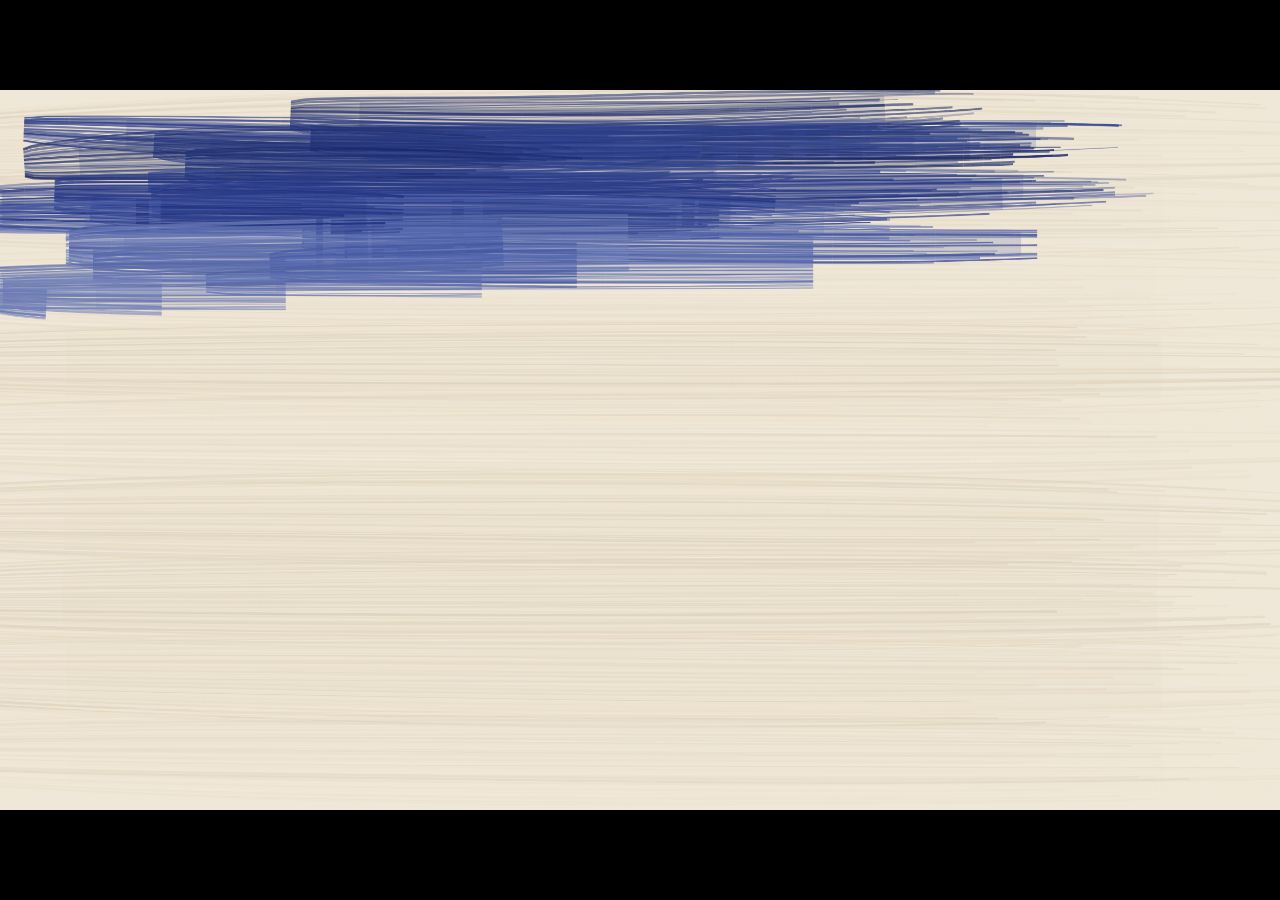
==== ai-painting-review/index.html @ a3aacce6 "Rebuild presentation as a black-and-white morphing experience with audience challenge Paintings beco" ====
<!doctype html>
<html lang="en">
<head>
<meta charset="utf-8">
<meta name="viewport" content="width=device-width, initial-scale=1">
<title>Would You Still Call It Art?</title>
<meta name="description" content="Mahmoud Hafez — State of the Field: viewers' responses to AI-generated digital painting, and the separate questions of art status and artist status.">
<style>
@font-face{font-family:'Archivo';font-style:normal;font-weight:100 900;font-stretch:62% 125%;font-display:block;src:url([data-uri]) format('woff2');unicode-range:U+0000-00FF,U+0131,U+0152-0153,U+02BB-02BC,U+02C6,U+02DA,U+02DC,U+0304,U+0308,U+0329,U+2000-206F,U+20AC,U+2122,U+2191,U+2193,U+2212,U+2215,U+FEFF,U+FFFD;}
@font-face{font-family:'Archivo';font-style:normal;font-weight:100 900;font-stretch:62% 125%;font-display:block;src:url([data-uri]) format('woff2');unicode-range:U+0100-02BA,U+02BD-02C5,U+02C7-02CC,U+02CE-02D7,U+02DD-02FF,U+1D00-1DBF,U+1E00-1E9F,U+1EF2-1EFF,U+2020,U+20A0-20AB,U+20AD-20C0,U+2113,U+2C60-2C7F,U+A720-A7FF;}
@font-face{font-family:'Inter';font-style:normal;font-weight:100 900;font-stretch:100%;font-display:block;src:url([data-uri]) format('woff2');unicode-range:U+0000-00FF,U+0131,U+0152-0153,U+02BB-02BC,U+02C6,U+02DA,U+02DC,U+0304,U+0308,U+0329,U+2000-206F,U+20AC,U+2122,U+2191,U+2193,U+2212,U+2215,U+FEFF,U+FFFD;}
@font-face{font-family:'Inter';font-style:normal;font-weight:100 900;font-stretch:100%;font-display:block;src:url([data-uri]) format('woff2');unicode-range:U+0100-02BA,U+02BD-02C5,U+02C7-02CC,U+02CE-02D7,U+02DD-02FF,U+1D00-1DBF,U+1E00-1E9F,U+1EF2-1EFF,U+2020,U+20A0-20AB,U+20AD-20C0,U+2113,U+2C60-2C7F,U+A720-A7FF;}
@font-face{font-family:'IBM Plex Mono';font-style:normal;font-weight:400;font-stretch:100%;font-display:block;src:url([data-uri]) format('woff2');unicode-range:U+0000-00FF,U+0131,U+0152-0153,U+02BB-02BC,U+02C6,U+02DA,U+02DC,U+0304,U+0308,U+0329,U+2000-206F,U+20AC,U+2122,U+2191,U+2193,U+2212,U+2215,U+FEFF,U+FFFD;}
@font-face{font-family:'IBM Plex Mono';font-style:normal;font-weight:400;font-stretch:100%;font-display:block;src:url([data-uri]) format('woff2');unicode-range:U+0100-02BA,U+02BD-02C5,U+02C7-02CC,U+02CE-02D7,U+02DD-02FF,U+1D00-1DBF,U+1E00-1E9F,U+1EF2-1EFF,U+2020,U+20A0-20AB,U+20AD-20C0,U+2113,U+2C60-2C7F,U+A720-A7FF;}
@font-face{font-family:'IBM Plex Mono';font-style:normal;font-weight:500;font-stretch:100%;font-display:block;src:url([data-uri]) format('woff2');unicode-range:U+0000-00FF,U+0131,U+0152-0153,U+02BB-02BC,U+02C6,U+02DA,U+02DC,U+0304,U+0308,U+0329,U+2000-206F,U+20AC,U+2122,U+2191,U+2193,U+2212,U+2215,U+FEFF,U+FFFD;}

/* Layout concept: one black stage where paintings are persistent objects that
   move, scale and change role between beats; text is staged around them. */
:root{
  --bg:#0A0A0A; --bg-2:#131313; --bg-3:#1C1C1C; --line:#2B2B2B; --mid:#767676; --soft:#ABABAB;
  --fg:#F3F3F1; --paper:#F3F3F1; --ink:#0A0A0A;
  --accent:#6C86FF;               /* the one accent: significant word, selected condition, finding */
  --display:"Archivo","Helvetica Neue",Arial,sans-serif;
  --sans:"Inter",system-ui,-apple-system,"Segoe UI",Helvetica,Arial,sans-serif;
  --mono:"IBM Plex Mono",ui-monospace,Menlo,Consolas,monospace;
  --ease:cubic-bezier(.72,0,.18,1); --ease-out:cubic-bezier(.16,1,.3,1);
  --morph:1100ms;
  color-scheme:dark;
}
*{box-sizing:border-box;margin:0;padding:0}
html,body{height:100%;background:#000;overflow:hidden}
body{font-family:var(--sans);color:var(--fg);-webkit-font-smoothing:antialiased}
button{font:inherit;color:inherit;background:none;border:0;cursor:pointer}
a{color:inherit}

#viewport{position:fixed;inset:0;background:#000;overflow:hidden}
#stage{position:absolute;left:50%;top:50%;width:1920px;height:1080px;transform-origin:center;
  transform:translate(-50%,-50%) scale(var(--s,1));background:var(--bg);overflow:hidden}

/* ---------- type ---------- */
.kick{font:500 17px/1 var(--mono);letter-spacing:.18em;text-transform:uppercase;color:var(--mid)}
.kick b{color:var(--fg);font-weight:500}
.disp{font-family:var(--display);font-weight:800;font-stretch:72%;letter-spacing:-.01em;line-height:.92;text-transform:uppercase}
.h{font:600 64px/1.02 var(--display);font-stretch:88%;letter-spacing:-.015em}
.h em{font-style:normal;color:var(--accent)}
.lede{font:400 30px/1.4 var(--sans);color:var(--soft)}
.lede b{color:var(--fg);font-weight:600}
.body{font:400 24px/1.45 var(--sans);color:var(--soft)}
.body b{color:var(--fg);font-weight:600}
.cap{font:400 16px/1.5 var(--mono);color:var(--mid)}
.cap b{color:var(--soft);font-weight:500}
.acc{color:var(--accent)}

/* citation chip */
.cite{display:inline-flex;align-items:center;gap:9px;font:500 17px/1 var(--mono);color:var(--soft);border:1px solid var(--line);
  border-radius:999px;padding:8px 14px;white-space:nowrap;vertical-align:middle;background:transparent}
.cite::before{content:"";width:6px;height:6px;border-radius:50%;background:var(--mid)}
.cite:hover,.cite:focus-visible{color:var(--fg);border-color:var(--soft);outline:none}

/* ---------- layers: staged text that appears on given beats ---------- */
.layer{position:absolute;opacity:0;visibility:hidden;transform:translateY(14px);
  transition:opacity 480ms var(--ease-out),transform 700ms var(--ease-out),visibility 0s linear 480ms}
.layer.on{opacity:1;visibility:visible;transform:none;transition:opacity 620ms var(--ease-out) 300ms,transform 800ms var(--ease-out) 300ms,visibility 0s}
.layer.now.on{transition-delay:0s}

/* ---------- actors: persistent objects that morph between beats ---------- */
.actor{position:absolute;left:0;top:0;width:100px;height:100px;opacity:0;pointer-events:none;
  transition:left var(--morph) var(--ease),top var(--morph) var(--ease),width var(--morph) var(--ease),height var(--morph) var(--ease),opacity 700ms var(--ease-out)}
.actor.vis{pointer-events:auto}
.painting .fr{position:absolute;inset:0;background:var(--bg-2);overflow:hidden;
  transition:background 700ms var(--ease),outline-color .3s,box-shadow 700ms var(--ease)}
.painting img{position:absolute;inset:0;width:100%;height:100%;object-fit:contain;transition:opacity 700ms var(--ease)}
.painting .pend{position:absolute;inset:0;display:grid;place-items:center;align-content:center;gap:10px;color:#3A3A3A;transition:opacity .5s}
.painting .pend b{font:800 120px/1 var(--display);font-stretch:62%}
.painting .pend span{font:400 14px/1 var(--mono);letter-spacing:.14em;text-transform:uppercase;color:#4A4A4A}
.painting.has .pend{display:none}
.painting .badge{position:absolute;left:0;top:0;transform:translateY(calc(-100% - 10px));font:700 22px/1 var(--display);font-stretch:80%;
  color:var(--fg);letter-spacing:.06em;opacity:0;transition:opacity .4s}
.painting.pickable .badge,.painting.revealed .badge{opacity:1}
.painting .guess{position:absolute;right:10px;top:10px;font:600 15px/1 var(--mono);letter-spacing:.06em;text-transform:uppercase;background:var(--fg);color:var(--ink);
  padding:8px 10px;opacity:0;transform:translateY(-6px);transition:opacity .25s,transform .35s var(--ease-out)}
.painting.sel.pickable .guess{opacity:1;transform:none}
.painting .fr{outline:3px solid transparent;outline-offset:7px}
.painting.sel .fr{outline-color:var(--fg)}
.painting.pickable{cursor:pointer}
.painting.pickable:hover .fr{outline-color:#555}
.painting.sel.pickable:hover .fr{outline-color:var(--fg)}
.painting.ring .fr{outline:4px solid var(--accent);outline-offset:8px}
.painting .ringtag{position:absolute;right:0;top:0;transform:translateY(calc(-100% - 14px));font:600 15px/1 var(--mono);letter-spacing:.1em;text-transform:uppercase;color:var(--accent);opacity:0;transition:opacity .4s}
.painting.ring .ringtag{opacity:1}
/* label chip under a painting (the assigned authorship label) */
.painting .chip{position:absolute;left:50%;top:calc(100% + 26px);transform:translateX(-50%);perspective:600px;white-space:nowrap;
  font:700 58px/1.1 var(--display);font-stretch:80%;opacity:0;transition:opacity .4s,font-size .6s var(--ease),top .6s var(--ease)}
.painting .chip.sm{font-size:28px;top:calc(100% + 16px)}
.painting .chip.show{opacity:1}
.painting .chip span{display:inline-block;transform-origin:50% 60%;backface-visibility:hidden}
.painting .chip span.out{position:absolute;left:0;top:0;animation:flipOut 520ms var(--ease) forwards}
.painting .chip span.in{animation:flipIn 640ms var(--ease) both}
.painting .chip .ai{color:var(--accent)}
@keyframes flipOut{to{transform:rotateX(90deg) translateY(-10px);opacity:0}}
@keyframes flipIn{from{transform:rotateX(-90deg) translateY(10px);opacity:0}to{transform:none;opacity:1}}
/* reveal block under each challenge painting */
.painting .rev{position:absolute;left:0;right:-20px;top:calc(100% + 18px);display:grid;gap:7px;opacity:0;transform:translateY(10px);transition:opacity .45s,transform .6s var(--ease-out)}
.painting.revealed .rev{opacity:1;transform:none}
.painting:not(.revealed) .rev{transition-delay:0s !important}
.painting .rev .g{font:400 14px/1.3 var(--mono);color:var(--mid);text-transform:uppercase;letter-spacing:.08em}
.painting .rev .a{font:700 30px/1.02 var(--display);font-stretch:80%}
.painting .rev .a.ai{color:var(--accent)}
.painting .rev .v{font:600 16px/1.2 var(--mono);color:var(--fg);letter-spacing:.04em}
.painting .rev .c{font:400 13px/1.35 var(--sans);color:var(--mid)}
/* small accent tag (findings on a specific painting) */
.painting .ftag{position:absolute;left:0;top:calc(100% + 18px);font:500 17px/1.3 var(--mono);color:var(--accent);opacity:0;transition:opacity .5s .6s;white-space:nowrap}
.painting.mark .ftag{opacity:1}
.painting.mark .fr{outline:3px solid var(--accent);outline-offset:6px}
.painting.dimmed{opacity:.35 !important}
/* physical canvas look (Chiarella: real acrylics; schematic) */
.painting.canvas .fr{box-shadow:0 0 0 12px #222,16px 18px 0 12px #050505}
/* morph into a written scenario card (Mikalonytė & Kneer used text only) */
.painting .scen{position:absolute;inset:0;padding:40px 44px;display:flex;flex-direction:column;justify-content:center;gap:16px;color:var(--ink);opacity:0;transition:opacity 500ms var(--ease) 0s}
.painting.as-scen .fr{background:var(--paper)}
.painting.as-scen img{opacity:0}
.painting.as-scen .scen{opacity:1;transition-delay:500ms}
.painting .scen .k{font:500 14px/1.2 var(--mono);letter-spacing:.14em;text-transform:uppercase;color:#555}
.painting .scen p{font:500 30px/1.3 var(--sans);letter-spacing:-.005em}
.painting .scen p u{text-decoration:none;border-bottom:3px solid var(--accent)}
.painting .scen .n{font:400 15px/1.45 var(--mono);color:#555}
.painting.small-scen .scen{padding:24px 28px;gap:10px}
.painting.small-scen .scen p{font-size:22px}
.painting.small-scen .scen .n{display:none}
/* collapsed into a single rendering dot (Allen grid) */
.painting.dot .fr{background:var(--accent);outline:0}
.painting.dot img,.painting.dot .pend{opacity:0}
.painting .cred{position:absolute;left:0;top:calc(100% + 14px);font:400 15px/1.45 var(--mono);color:var(--mid);opacity:0;transition:opacity .5s .7s;white-space:nowrap}
.painting.credit .cred{opacity:1}

/* ---------- procedural opening canvas ---------- */
#a-pc canvas{position:absolute;inset:0;width:100%;height:100%}

/* ---------- bars actor (Bellaiche) ---------- */
#a-bars .rows{display:grid;gap:16px;position:relative}
#a-bars .row{display:grid;grid-template-columns:240px 1fr 130px;align-items:center;gap:20px;height:80px}
#a-bars .opt{justify-self:start;text-align:left;font:700 38px/1 var(--display);font-stretch:80%;color:var(--fg);padding:10px 14px;margin-left:-14px;border:2px solid transparent;transition:border-color .25s,color .3s}
#a-bars.predict .opt{border-color:var(--line)}
#a-bars.predict .opt:hover{border-color:var(--soft)}
#a-bars .opt.pick{border-color:var(--fg) !important}
#a-bars .opt .yp{display:block;font:500 12px/1 var(--mono);letter-spacing:.14em;text-transform:uppercase;color:var(--fg);margin-top:0;max-height:0;opacity:0;overflow:hidden;transition:opacity .3s,max-height .3s,margin .3s}
#a-bars .opt.pick .yp{opacity:1;max-height:20px;margin-top:8px}
#a-bars .track{position:relative;height:54px;border-left:1px solid #444}
#a-bars .track i{position:absolute;left:0;top:0;bottom:0;width:var(--w);background:#5A5A5A;transform:scaleX(0);transform-origin:left;transition:transform 1100ms var(--ease)}
#a-bars .row.hi .track i{background:var(--accent)}
#a-bars.show .track i{transform:scaleX(1)}
#a-bars .row:nth-child(2) i{transition-delay:.12s} #a-bars .row:nth-child(3) i{transition-delay:.24s} #a-bars .row:nth-child(4) i{transition-delay:.36s}
#a-bars .q{position:absolute;left:24px;top:50%;transform:translateY(-50%);font:600 32px/1 var(--display);color:#4A4A4A;transition:opacity .3s}
#a-bars.show .q{opacity:0}
#a-bars .val{font:500 24px/1 var(--mono);color:var(--fg);opacity:0;transition:opacity .4s .9s}
#a-bars.show .val{opacity:1}
#a-bars .row.hi .val{color:var(--accent)}
#a-bars .axis{position:relative;height:48px;margin:6px 150px 0 260px;font:400 14px/1.5 var(--mono);color:var(--mid);opacity:0;transition:opacity .4s .6s}
#a-bars.show .axis{opacity:1}
#a-bars .axis span{position:absolute;top:6px;transform:translateX(-50%);text-align:center}
#a-bars .grp{position:absolute;right:-30px;width:14px;border:2px solid var(--mid);border-left:0;opacity:0;transition:opacity .5s .4s}
#a-bars .grp em{position:absolute;left:30px;top:50%;transform:translateY(-50%);font:500 15px/1.3 var(--mono);font-style:normal;color:var(--soft);white-space:nowrap;letter-spacing:.08em;text-transform:uppercase}
#a-bars .grp.m{border-color:var(--accent)} #a-bars .grp.m em{color:var(--accent)}
#a-bars.grouped .grp{opacity:1}

/* ---------- horton chart actor ---------- */
#a-hor .dot{transition:opacity .5s;opacity:0}
#a-hor.show .dot{opacity:1}
#a-hor .v{opacity:0;transition:opacity .4s .8s}
#a-hor.show .v{opacity:1}

/* ---------- limitation → proposal cards ---------- */
.lim{display:grid;grid-template-columns:56px 1fr;align-items:center;background:var(--bg-2);border:1px solid var(--line);padding:0 26px;
  transition:left var(--morph) var(--ease),top var(--morph) var(--ease),width var(--morph) var(--ease),height var(--morph) var(--ease),opacity .6s,background .7s,border-color .7s}
.lim .n{font:500 16px/1 var(--mono);color:var(--mid);transition:color .6s}
.lim .tx{position:relative;height:100%}
.lim .tx div{position:absolute;left:0;right:0;top:50%;transition:opacity .5s,transform .8s var(--ease)}
.lim .t1{font:600 30px/1.1 var(--display);font-stretch:84%;color:var(--fg);transform:translateY(-50%)}
.lim .t1 small{display:block;font:400 14px/1.3 var(--mono);color:var(--mid);margin-top:6px;letter-spacing:.02em}
.lim .t2{font:500 24px/1.25 var(--sans);color:var(--fg);opacity:0;transform:translate(30px,-50%)}
.lim.moved{background:transparent;border-color:transparent;border-left:3px solid var(--accent)}
.lim.moved .t1{opacity:0;transform:translate(-30px,-50%)}
.lim.moved .t2{opacity:1;transform:translate(0,-50%);transition-delay:.35s}
.lim.moved .n{color:var(--accent)}

/* ---------- scene-specific layers ---------- */
.stimtypes{display:grid;grid-template-columns:repeat(4,1fr);gap:28px}
.stim{border-top:2px solid var(--line);padding-top:20px}
.stim.in{border-top-color:var(--fg)}
.stim svg{display:block;margin-bottom:18px}
.stim h4{font:700 32px/1.05 var(--display);font-stretch:82%}
.stim p{font:400 17px/1.45 var(--mono);color:var(--mid);margin-top:8px}
.stim .tg{display:inline-block;margin-top:14px;font:500 13px/1 var(--mono);letter-spacing:.14em;text-transform:uppercase;padding:7px 9px;border:1px solid var(--line);color:var(--mid)}
.stim.in .tg{background:var(--fg);color:var(--ink);border-color:var(--fg)}
.split2{display:grid;grid-template-columns:1fr 1fr;gap:80px}
.crit{display:flex;flex-wrap:wrap;gap:12px}
.crit span{font:500 22px/1 var(--sans);padding:12px 16px;border:1px solid var(--line);color:var(--soft)}
.ev{display:grid;grid-template-columns:repeat(4,1fr);gap:22px 28px}
.ev .g{border-top:1px solid var(--line);padding-top:14px}
.ev h5{font:500 14px/1.3 var(--mono);letter-spacing:.12em;text-transform:uppercase;color:var(--mid);margin-bottom:12px}
.ev .cites{display:flex;flex-wrap:wrap;gap:8px}
.tally{display:flex;gap:70px;align-items:baseline}
.tally div{font:400 17px/1.3 var(--mono);color:var(--mid)}
.tally b{display:block;font:800 92px/1 var(--display);font-stretch:70%;color:var(--fg);margin-bottom:6px}
.three{display:grid;grid-template-columns:repeat(3,1fr);gap:28px}
.mcard{border-top:2px solid var(--line);padding-top:18px}
.mcard.on{border-top-color:var(--accent)}
.mcard h5{font:700 34px/1.05 var(--display);font-stretch:82%;margin-bottom:10px}
.mcard.on h5{color:var(--accent)}
.mcard p{font:400 19px/1.45 var(--sans);color:var(--soft)}
.mcard .st{display:inline-block;margin-top:12px;font:500 13px/1 var(--mono);letter-spacing:.12em;text-transform:uppercase;color:var(--mid)}
.mcard.on .st{color:var(--accent)}
.stats{display:flex;gap:14px;flex-wrap:wrap}
.stat{border:1px solid var(--line);padding:14px 16px}
.stat b{display:block;font:700 34px/1 var(--display);font-stretch:80%;margin-bottom:6px}
.stat span{font:400 15px/1.35 var(--mono);color:var(--mid)}
.dom{display:grid;grid-template-columns:1fr auto;align-items:baseline;padding:16px 0;border-bottom:1px solid var(--line)}
.dom span{font:600 30px/1.1 var(--display);font-stretch:84%}
.dom b{font:500 16px/1 var(--mono);letter-spacing:.14em;text-transform:uppercase;color:var(--mid)}
.dom.m b,.dom.m span{color:var(--accent)}
.room h4{font:500 15px/1.3 var(--mono);letter-spacing:.14em;text-transform:uppercase;color:var(--mid)}
.room p{font:700 44px/1.05 var(--display);font-stretch:80%;margin-top:10px}
.wall{width:2px;background:linear-gradient(transparent,#3A3A3A 12%,#3A3A3A 88%,transparent)}
.judg{display:grid;grid-template-columns:300px 1fr;gap:40px;align-items:center;padding:26px 0;border-top:1px solid var(--line)}
.judg h4{font:800 68px/.95 var(--display);font-stretch:70%;text-transform:uppercase}
.judg h4 small{display:block;font:500 15px/1.3 var(--mono);letter-spacing:.12em;color:var(--mid);margin-top:10px}
.scale{position:relative;height:84px}
.scale .ln{position:absolute;left:0;right:0;top:40px;height:2px;background:#333}
.scale .mk{position:absolute;top:24px;width:34px;height:34px;border-radius:50%;transform:translateX(-50%);transition:left 1300ms var(--ease) .5s}
.scale .mk.h{background:var(--fg)} .scale .mk.r{background:var(--bg);border:3px solid var(--accent)}
.scale .ml{position:absolute;top:0;font:500 13px/1 var(--mono);letter-spacing:.1em;text-transform:uppercase;color:var(--mid);transform:translateX(-50%);transition:left 1300ms var(--ease) .5s}
.scale .gap{position:absolute;top:70px;font:500 16px/1 var(--mono);color:var(--soft);transform:translateX(-50%);white-space:nowrap}
.layer:not(.on) .scale .mk,.layer:not(.on) .scale .ml{left:50% !important;transition-delay:0s}
.phil .p{border-top:2px solid var(--line);padding-top:16px}
.phil p{font:400 21px/1.45 var(--sans);color:var(--soft);margin-top:14px}
.phil .k{font:500 14px/1.2 var(--mono);letter-spacing:.12em;text-transform:uppercase;color:var(--mid);margin-top:12px}
.verd{border-top:2px solid var(--line);padding:22px 0 26px}
.verd .l{font:500 15px/1 var(--mono);letter-spacing:.16em;text-transform:uppercase;color:var(--mid)}
.verd h3{font:800 80px/.95 var(--display);font-stretch:70%;text-transform:uppercase;margin:12px 0 14px}
.verd.b h3{color:var(--accent)}
.verd p{font:400 21px/1.45 var(--sans);color:var(--soft)}
.sig .c{border-top:2px solid var(--line);padding-top:18px}
.sig .n{font:500 15px/1 var(--mono);color:var(--accent);letter-spacing:.1em}
.sig h5{font:700 40px/1.02 var(--display);font-stretch:80%;margin:14px 0 18px}
.sig p{font:400 20px/1.5 var(--sans);color:var(--soft)}
.sig .viz{height:150px;display:flex;align-items:center;margin-bottom:16px}
.refs{columns:2;column-gap:64px;list-style:none}
.refs li{break-inside:avoid;font:400 17px/1.46 var(--sans);color:var(--soft);padding:0 0 13px 28px;text-indent:-28px}
.refs li i{color:var(--fg)}
.refs a{font:400 15px var(--mono);color:var(--accent);text-decoration:none;word-break:break-all}
table.matrix{border-collapse:collapse;width:1760px}
.matrix th{font:500 12.5px/1.2 var(--mono);letter-spacing:.1em;text-transform:uppercase;color:var(--mid);text-align:left;padding:8px 10px;border-bottom:2px solid var(--fg)}
.matrix td{font:400 15px/1.38 var(--sans);color:var(--soft);padding:11px 10px;border-bottom:1px solid var(--line);vertical-align:top}
.matrix td:first-child{font:500 14px/1.3 var(--mono);color:var(--fg);white-space:nowrap}

/* ---------- chrome ---------- */
#chrome{position:fixed;left:0;right:0;bottom:0;height:44px;display:flex;align-items:center;gap:12px;padding:0 16px;z-index:20;
  font:400 12px/1 var(--mono);color:#9A9A9A;background:linear-gradient(transparent,rgba(0,0,0,.8));opacity:0;transition:opacity .35s}
body.show-chrome #chrome{opacity:1}
body.clean #chrome{opacity:0 !important;pointer-events:none}
#chrome button{padding:7px 9px;border-radius:4px;color:#E6E6E6;font:500 12px/1 var(--mono)}
#chrome button:hover,#chrome button:focus-visible{background:rgba(255,255,255,.14);outline:none}
#chrome .sp{flex:1}
#bar{position:fixed;left:0;bottom:0;height:2px;background:var(--fg);z-index:21;opacity:0;transition:width .5s var(--ease-out),opacity .3s}
body.show-chrome #bar{opacity:.7}
body.hide-cursor{cursor:none}
#notes{position:fixed;left:50%;bottom:56px;transform:translateX(-50%);width:min(1100px,92vw);max-height:38vh;overflow:auto;z-index:30;
  background:rgba(20,20,20,.96);color:#DDD;border:1px solid #333;border-radius:10px;padding:18px 24px;font:400 17px/1.55 var(--sans);display:none}
#notes.open{display:block}
#notes .meta{font:400 12px/1.4 var(--mono);color:#888;margin-bottom:8px;display:flex;justify-content:space-between}
#notes .cur{color:#fff}
#overview{position:fixed;inset:0;z-index:40;background:rgba(0,0,0,.95);display:none;padding:48px 64px;overflow:auto}
#overview.open{display:block}
#overview h3{font:400 13px/1 var(--mono);letter-spacing:.16em;text-transform:uppercase;color:#888;margin-bottom:22px}
#overview .grid{display:grid;grid-template-columns:repeat(6,1fr);gap:10px}
#overview button{text-align:left;padding:14px;border:1px solid #2A2A2A;border-radius:6px;color:#EEE;background:#111}
#overview button:hover,#overview button.cur{border-color:var(--accent)}
#overview button span{display:block;font:400 11px/1 var(--mono);color:#888;margin-bottom:8px}
#overview button strong{font:600 16px/1.2 var(--display);font-stretch:86%}
#help{position:fixed;right:20px;bottom:56px;z-index:31;background:rgba(20,20,20,.97);border:1px solid #333;color:#EEE;border-radius:10px;padding:18px 22px;font:400 14px/1.9 var(--mono);display:none}
#help.open{display:block}
#help kbd{display:inline-block;min-width:26px;text-align:center;border:1px solid #555;border-radius:4px;padding:0 6px;margin-right:8px}
#drawer{position:fixed;top:0;right:0;bottom:0;width:min(640px,94vw);z-index:35;background:#F3F3F1;color:#111;
  transform:translateX(105%);transition:transform .45s var(--ease-out);overflow:auto;padding:40px 44px 60px}
#drawer.open{transform:none;box-shadow:-30px 0 60px rgba(0,0,0,.5)}
#drawer .x{position:absolute;top:18px;right:18px;font:500 13px/1 var(--mono);padding:9px 11px;border:1px solid #CCC;border-radius:6px}
#drawer h4{font:700 38px/1.05 var(--display);font-stretch:82%;margin:14px 0 8px}
#drawer .full{font:400 14.5px/1.55 var(--sans);color:#333;margin-bottom:18px}
#drawer a{color:#2C47D6}
#drawer dl{display:grid;grid-template-columns:140px 1fr;gap:12px 18px;border-top:1px solid #CCC;padding-top:18px}
#drawer dt{font:500 12px/1.5 var(--mono);letter-spacing:.1em;text-transform:uppercase;color:#666}
#drawer dd{font:400 15.5px/1.5 var(--sans)}
#drawer .ver{margin-top:20px;padding:14px 16px;background:#E5E5E2;border-radius:6px;font:400 14px/1.5 var(--sans);color:#333}
#drawer .tag{display:inline-block;font:500 12px/1 var(--mono);letter-spacing:.12em;text-transform:uppercase;padding:7px 9px;background:#111;color:#fff}
#drawer .cite{color:#222;border-color:#BBB}

@media (prefers-reduced-motion: reduce){
  :root{--morph:240ms}
  *,*::before,*::after{animation-duration:1ms !important;transition-duration:240ms !important;transition-delay:0s !important}
  .layer{transform:none !important}
}
body.rm{--morph:240ms}
body.rm *,body.rm *::before,body.rm *::after{animation-duration:1ms !important;transition-duration:240ms !important;transition-delay:0s !important}
</style>
</head>
<body>
<div id="viewport"><div id="stage">

<!-- ============ LAYERS: staged text. data-on = beat ids; "a~b" = inclusive range ============ -->

<!-- opening -->
<div class="layer" data-on="open" style="right:40px;bottom:34px"><span class="cap" style="color:#fff;background:rgba(0,0,0,.65);padding:8px 12px">Conceptual animation · painted live in code · not a study image</span></div>
<div class="layer" data-on="title" style="left:120px;top:190px;width:840px">
  <div class="kick">State of the field <b>·</b> 2026</div>
  <h1 class="disp" style="font-size:150px;margin-top:26px">Would you still call it <span class="acc">art?</span></h1>
  <p class="lede" style="margin-top:34px">Viewers’ responses to AI-generated digital painting.</p>
</div>
<div class="layer" data-on="title" style="left:120px;bottom:110px"><div style="font:700 42px/1 var(--display);font-stretch:84%">Mahmoud Hafez</div><div class="cap" style="margin-top:10px">Individual literature review · narrated presentation</div></div>
<div class="layer" data-on="title" style="left:1010px;top:650px;width:840px"><div class="cap"><b>Untitled (opening), 2026.</b> Seeded brushstrokes generated in this browser. A conceptual animation, not an artwork from any reviewed study.</div></div>

<!-- scope -->
<div class="layer" data-on="scope" style="left:120px;top:96px"><div class="kick">I · Terms</div></div>
<div class="layer" data-on="scope" style="left:120px;top:150px;width:1560px"><h2 class="h">Digital painting: a static, two-dimensional image made <em>primarily by a generative system</em> to emulate a painting medium.</h2></div>
<div class="layer" data-on="scope" style="left:120px;top:470px;width:1680px">
  <div class="cap" style="margin-bottom:18px"><b>What the reviewed studies actually put in front of people</b></div>
  <div class="stimtypes">
    <div class="stim in"><svg width="150" height="110" viewBox="0 0 150 110"><rect x="1" y="1" width="148" height="108" fill="#1A1A1A" stroke="#F3F3F1"/><g fill="#6F6F6F"><rect x="16" y="16" width="30" height="22"/><rect x="58" y="16" width="30" height="22"/><rect x="100" y="16" width="30" height="22"/><rect x="16" y="50" width="30" height="22"/><rect x="58" y="50" width="30" height="22" fill="#6C86FF"/><rect x="100" y="50" width="30" height="22"/></g></svg><h4>GAN images</h4><p>AICAN (2017–19); Artbreeder outputs</p><span class="tg">in scope</span></div>
    <div class="stim in"><svg width="150" height="110" viewBox="0 0 150 110"><rect x="1" y="1" width="148" height="108" fill="#1A1A1A" stroke="#F3F3F1"/><rect x="14" y="16" width="122" height="16" fill="#333"/><text x="20" y="28" fill="#ABABAB" style="font:11px var(--mono)">“oil painting of …”</text><rect x="44" y="44" width="62" height="54" fill="#6F6F6F"/></svg><h4>Text-to-image outputs</h4><p>DALL·E 2; Midjourney (2022–)</p><span class="tg">in scope</span></div>
    <div class="stim"><svg width="150" height="110" viewBox="0 0 150 110"><rect x="10" y="8" width="130" height="90" fill="#1A1A1A" stroke="#6F6F6F" stroke-width="6"/><rect x="18" y="74" width="40" height="16" fill="#F3F3F1"/><text x="23" y="86" fill="#0A0A0A" style="font:600 11px var(--mono)">“AI”</text></svg><h4>Labelled physical canvases</h4><p>Human acrylics given an AI label</p><span class="tg">comparison</span></div>
    <div class="stim"><svg width="150" height="110" viewBox="0 0 150 110"><rect x="20" y="4" width="110" height="102" fill="#1A1A1A" stroke="#6F6F6F"/><g fill="#555"><rect x="34" y="20" width="82" height="6"/><rect x="34" y="36" width="70" height="6"/><rect x="34" y="52" width="80" height="6"/><rect x="34" y="68" width="56" height="6"/></g></svg><h4>Written scenarios</h4><p>Hypothetical AI-driven robots</p><span class="tg">comparison</span></div>
  </div>
</div>

<!-- question & criteria -->
<div class="layer" data-on="question~criteria" style="left:120px;top:96px"><div class="kick">I · The question</div></div>
<div class="layer" data-on="question~criteria" style="left:120px;top:150px;width:1500px"><p class="lede">What does existing research establish about viewers’ responses to AI-generated digital paintings, and how does that inform <b>two separate questions</b>?</p></div>
<div class="layer" data-on="question~criteria" style="left:120px;top:330px;width:1680px">
  <div class="split2">
    <div><div class="disp" style="font-size:240px">Art?</div><div class="cap" style="margin-top:16px"><b>Art status</b> · is the image art?</div></div>
    <div><div class="disp acc" style="font-size:240px">Artist?</div><div class="cap" style="margin-top:16px"><b>Artist status</b> · is the system that produced it an artist?</div></div>
  </div>
</div>
<div class="layer" data-on="criteria" style="left:120px;top:740px;width:1680px">
  <div class="split2">
    <div class="crit"><span>beauty</span><span>liking</span><span>meaning</span><span>originality</span></div>
    <div class="crit"><span>intention</span><span>agency</span><span>social practice</span></div>
  </div>
  <p class="cap" style="margin-top:28px"><b>No shared checklist.</b> Each criterion is opened later through what one study actually measured.</p>
</div>

<!-- process -->
<div class="layer" data-on="process" style="left:120px;top:96px"><div class="kick">I · How this review was built</div></div>
<div class="layer" data-on="process" style="left:120px;top:150px;width:1680px">
  <h2 class="h">A focused, interdisciplinary <em>narrative</em> review.</h2>
  <p class="body" style="margin-top:20px">Not a systematic search. Twelve sources read in full → classified by evidence type → tasks, measures and samples compared → figures checked against the originals.</p>
</div>
<div class="layer" data-on="process" style="left:120px;top:440px;width:1680px">
  <div class="ev">
    <div class="g"><h5>Label experiments</h5><div class="cites"><button class="cite" data-src="bellaiche">Bellaiche et al., 2023</button><button class="cite" data-src="horton">Horton et al., 2023</button><button class="cite" data-src="chiarella">Chiarella et al., 2022</button></div></div>
    <div class="g"><h5>Preference &amp; detection</h5><div class="cites"><button class="cite" data-src="vanhees">van Hees et al., 2025</button></div></div>
    <div class="g"><h5>Folk-judgment scenarios</h5><div class="cites"><button class="cite" data-src="mikalonyte">Mikalonytė &amp; Kneer, 2022</button></div></div>
    <div class="g"><h5>Philosophy</h5><div class="cites"><button class="cite" data-src="hertzmann">Hertzmann, 2018</button><button class="cite" data-src="coeckelbergh">Coeckelbergh, 2017</button></div></div>
    <div class="g"><h5>Neuroaesthetic review</h5><div class="cites"><button class="cite" data-src="chatterjee">Chatterjee, 2022</button></div></div>
    <div class="g"><h5>Developer account</h5><div class="cites"><button class="cite" data-src="mazzone">Mazzone &amp; Elgammal, 2019</button></div></div>
    <div class="g"><h5>Review &amp; meta-analysis</h5><div class="cites"><button class="cite" data-src="oksanen">Oksanen et al., 2023</button><button class="cite" data-src="derooij">de Rooij, 2025</button></div></div>
    <div class="g"><h5>Journalism</h5><div class="cites"><button class="cite" data-src="kuta">Kuta, 2022</button></div></div>
  </div>
</div>
<div class="layer" data-on="process" style="left:120px;bottom:96px;width:1680px"><div class="tally"><div><b>12</b>sources</div><div><b>11</b>peer-reviewed</div><div><b>8</b>evidence types</div><div style="max-width:520px;line-height:1.5">Reviews summarize primary studies. They are not counted as extra replications.</div></div></div>

<!-- challenge -->
<div class="layer" data-on="challenge" style="left:120px;top:56px;width:1680px;display:flex;justify-content:space-between;align-items:flex-end">
  <div><div class="kick">Audience challenge</div><h2 class="disp" style="font-size:88px;margin-top:14px">Which three are <span class="acc">AI?</span></h2></div>
  <div class="cap" style="text-align:right">Click a painting to flag it · keys 1–6<br>Three human-made, three AI-generated · sources hidden</div>
</div>
<div class="layer" data-on="reveal" style="left:120px;top:56px;width:1680px"><div class="kick">Audience challenge · reveal</div><h2 class="disp" style="font-size:88px;margin-top:14px">Here are the sources.</h2></div>
<div class="layer now" data-on="liked" style="left:120px;top:56px;width:1680px"><div class="kick">Audience challenge</div><h2 class="disp" style="font-size:66px;margin-top:14px">Did learning the source change how much you <span class="acc">liked</span> it?</h2></div>
<div class="layer" data-on="reveal~liked" id="grp-l" style="top:244px"><span class="kick"><b>You flagged as AI</b></span></div>
<div class="layer" data-on="reveal~liked" id="grp-r" style="top:244px"><span class="kick">Left as human</span></div>
<div class="layer" data-on="reveal~liked" style="left:120px;bottom:52px;width:1680px"><p class="cap">A classroom demonstration: our guesses are not data, and this does not reproduce any study. Spotting the source and valuing the work are separate questions. <button class="cite" data-src="_images">Image credits</button></p></div>

<!-- Bellaiche -->
<div class="layer" data-on="bel-h~bel-a" style="left:120px;top:96px"><div class="kick">II · Evidence · authorship labels</div></div>
<div class="layer" data-on="bel-h~bel-a" style="left:120px;top:150px;width:420px">
  <p class="body"><b>Setup.</b> Every image AI-made (Artbreeder). Each randomly labelled human- or AI-created. Separate 1–5 ratings.</p>
  <div style="margin-top:22px"><button class="cite" data-src="bellaiche">Bellaiche et al., 2023</button></div>
</div>
<div class="layer" data-on="bel-a" style="left:120px;top:520px;width:420px"><p style="font:700 40px/1.05 var(--display);font-stretch:82%">Same pixels.<br><span class="acc">New label.</span></p></div>
<div class="layer" data-on="bel-h~bel-meaning" style="left:120px;bottom:44px;width:1680px"><p class="cap">Demonstration of the method using a challenge painting. Bellaiche et al.’s own stimuli were Artbreeder images<span id="bel-inset-note"></span>. No audience data are collected here.</p></div>
<div class="layer" data-on="bel-predict~bel-finding" style="left:860px;top:96px;width:940px"><div class="kick">II · Prediction → finding</div><h2 class="h" style="margin-top:18px">Which rating moved most?</h2></div>
<div class="layer" data-on="bel-predict" style="left:860px;top:860px;width:940px"><p class="cap">Click a rating (or keys 1–4) to commit a guess. A prompt for viewers, not a poll.</p></div>
<div class="layer" data-on="bel-finding" style="left:860px;top:860px;width:940px"><p class="cap"><b>Human-label advantage, Study 1, Cohen’s d:</b> a standardized difference, not a percentage. Ratings 1–5. <span id="pick-echo" style="color:var(--fg)"></span></p></div>
<div class="layer" data-on="bel-meaning" style="left:120px;top:96px"><div class="kick">II · What “meaning” meant here</div></div>
<div class="layer" data-on="bel-meaning" style="left:120px;top:490px;width:640px"><h2 class="h" style="font-size:56px">Depth moved most. But which <em>meaning</em> is that?</h2></div>
<div class="layer" data-on="bel-meaning" style="left:120px;top:700px;width:1680px">
  <div class="three">
    <div class="mcard on"><h5>Perceived depth</h5><p>A viewer’s “profundity” rating of the image. This is what Bellaiche et al. measured.</p><span class="st">measured here</span></div>
    <div class="mcard"><h5>Personal significance</h5><p>What a work means in a particular viewer’s life. Not captured by this rating.</p><span class="st">not measured</span></div>
    <div class="mcard"><h5>Intended communication</h5><p>What a maker meant to convey. Needs documented intention; a rating cannot supply it.</p><span class="st">not measured</span></div>
  </div>
</div>
<div class="layer" data-on="bel-meaning" style="left:860px;top:96px;width:940px;text-align:right"><p class="cap"><b>Beauty</b> moved least, and not every theory of art requires beauty. <button class="cite" data-src="chatterjee">Chatterjee, 2022</button></p></div>

<!-- Horton -->
<div class="layer" data-on="hor-1~hor-2" style="left:120px;top:96px"><div class="kick">II · Evidence · comparison order</div></div>
<div class="layer" data-on="hor-1~hor-2" style="left:120px;top:150px;width:1680px;display:flex;justify-content:space-between;align-items:flex-start"><h2 class="h">Participants rated the <em>second</em> of two works.</h2><button class="cite" data-src="horton">Horton et al., 2023</button></div>
<div class="layer" data-on="hor-1~hor-2" style="left:300px;top:262px;width:1320px;display:flex;justify-content:space-between"><span class="kick">Shown first</span><span class="kick" style="color:var(--accent)">Shown second</span></div>
<div class="layer" data-on="hor-1~hor-2" style="left:880px;top:500px;width:160px;text-align:center"><span style="font:300 80px/1 var(--display);color:var(--mid)">→</span></div>
<div class="layer" data-on="hor-1" style="left:120px;bottom:60px;width:1680px"><p class="cap">Order 1: human-labelled, then AI-labelled. Illustration with challenge paintings; not Horton et al.’s stimuli.</p></div>
<div class="layer" data-on="hor-2" style="left:120px;bottom:60px;width:1680px"><p class="cap">Order 2: the same two works, reversed. Now the human-labelled work is the one rated.</p></div>
<div class="layer" data-on="hor-r" style="left:120px;top:96px"><div class="kick">II · Evidence · comparison order</div></div>
<div class="layer" data-on="hor-r" style="left:120px;top:480px;width:600px">
  <h2 class="h" style="font-size:54px">Human work scored highest <em>after</em> AI-labelled work.</h2>
  <p class="cap" style="margin-top:22px"><b>Composite, not beauty:</b> mean of “creative”, “novel”, “liked” and “appropriate for gallery sale”, 1–7. “Novel” is perceived novelty. Experiment 4 of six (total N = 2,965).</p>
  <div style="margin-top:20px"><button class="cite" data-src="horton">Horton et al., 2023</button></div>
</div>

<!-- Chiarella -->
<div class="layer" data-on="chi" style="left:120px;top:96px"><div class="kick">II · Evidence · real canvases</div></div>
<div class="layer" data-on="chi" style="left:120px;top:150px;width:1680px;display:flex;justify-content:space-between"><h2 class="h">Not a law: the penalty depended on <em>order</em>.</h2><button class="cite" data-src="chiarella" style="align-self:flex-start">Chiarella et al., 2022</button></div>
<div class="layer" data-on="chi" style="left:1060px;top:740px;width:600px"><p style="font:700 32px/1.1 var(--display);font-stretch:82%" class="acc">AI-labelled, shown second: liked less</p><p class="cap" style="margin-top:8px">Reversed order (AI first, human second): no difference.</p></div>
<div class="layer" data-on="chi" style="left:120px;top:850px;width:1680px;display:flex;gap:40px;align-items:flex-end;justify-content:space-between">
  <div class="stats"><div class="stat"><b>p = .60</b><span>overall label effect on liking: null</span></div><div class="stat"><b class="acc">p = .016</b><span>label × order interaction</span></div><div class="stat"><b>EDA ↑</b><span>2nd viewing, either label · heart rate unchanged</span></div></div>
  <p class="cap" style="max-width:440px">Study: two human-painted abstract acrylics shown at an art fair with assigned labels. The paintings here are stand-ins.</p>
</div>

<!-- meta -->
<div class="layer" data-on="meta" style="left:120px;top:96px"><div class="kick">II · Evidence · across studies</div></div>
<div class="layer" data-on="meta" style="left:120px;top:150px;width:1680px"><h2 class="h">The pattern repeats: label effects are <em>larger for meaning</em>.</h2></div>
<div class="layer" data-on="meta" style="left:120px;top:830px;width:860px"><p class="cap">Bellaiche et al. group liking and beauty as sensory-level judgments, and profundity and worth as more communicative ones.</p></div>
<div class="layer" data-on="meta" style="left:1280px;top:320px;width:520px">
  <div class="cap" style="margin-bottom:6px"><b>Meta-analysis · average penalty</b></div>
  <div class="dom"><span>Sensory response</span><b>small</b></div>
  <div class="dom"><span>Emotional valuation</span><b>small</b></div>
  <div class="dom m"><span>Knowledge &amp; meaning</span><b>moderate</b></div>
  <svg width="520" height="130" viewBox="0 0 520 130" style="margin-top:22px" aria-label="A meta-analysis pools primary studies and overlaps them"><circle cx="62" cy="65" r="56" fill="none" stroke="#767676" stroke-width="2" stroke-dasharray="4 5"/><g fill="#F3F3F1"><circle cx="44" cy="50" r="7"/><circle cx="76" cy="44" r="7"/><circle cx="60" cy="80" r="7"/><circle cx="88" cy="82" r="7"/><circle cx="36" cy="86" r="7"/></g><text x="140" y="56" fill="#ABABAB" style="font:400 19px var(--sans)">Pools studies like these, so it</text><text x="140" y="84" fill="#ABABAB" style="font:400 19px var(--sans)">overlaps them: not extra replication.</text></svg>
  <p class="cap" style="margin-top:10px">Qualitative use only: the supplied full text reports domain counts inconsistently. <button class="cite" data-src="derooij">de Rooij, 2025</button></p>
</div>

<!-- van Hees, Mazzone -->
<div class="layer" data-on="vh-1~vh-2" style="left:120px;top:96px"><div class="kick">II · Evidence · preference vs. detection</div></div>
<div class="layer" data-on="vh-1~vh-2" style="left:120px;top:150px;width:1680px;display:flex;justify-content:space-between"><h2 class="h">Two tasks, two <em>different</em> groups of people.</h2><button class="cite" data-src="vanhees" style="align-self:flex-start">van Hees et al., 2025</button></div>
<div class="layer room" data-on="vh-1~vh-2" style="left:150px;top:290px"><h4>Group 1 · preference task</h4><p>“Which do you prefer?”</p></div>
<div class="layer room" data-on="vh-1~vh-2" style="left:1000px;top:290px"><h4>Group 2 · origin task</h4><p>“Which one is AI?”</p></div>
<div class="layer wall" data-on="vh-1~vh-2" style="left:959px;top:280px;height:620px"></div>
<div class="layer" data-on="vh-1" style="left:120px;bottom:52px;width:1680px"><p class="cap">Study: pairs of one human artwork and one DALL·E 2 image, small square crops, student participants. The paintings here are challenge stand-ins<span id="vh-inset-note"></span>.</p></div>
<div class="layer" data-on="vh-2" style="left:120px;top:920px;width:1680px;text-align:center"><p style="font:700 36px/1.1 var(--display);font-stretch:82%">Both above chance. <span class="acc">Liked and spotted.</span></p><p class="cap" style="margin-top:10px">Across pairs, more detectable AI images were also more preferred (a positive correlation). Detection is not creativity.</p></div>
<div class="layer" data-on="maz" style="left:120px;top:96px"><div class="kick">II · What “originality” meant here</div></div>
<div class="layer" data-on="maz" style="left:120px;top:150px;width:1680px;display:flex;justify-content:space-between"><h2 class="h">Being mistaken for human is not <em>originality</em>.</h2><button class="cite" data-src="mazzone" style="align-self:flex-start">Mazzone &amp; Elgammal, 2019</button></div>
<div class="layer" data-on="maz" style="left:120px;top:330px;width:900px">
  <svg id="chart-maz" width="900" height="230" viewBox="0 0 900 230" role="img" aria-label="Share of judgments attributing the image to a human: AICAN 75 percent; abstract-expressionist comparison set 85 percent"></svg>
  <p class="cap"><b>% of judgments attributing the image to a human artist.</b> Developer-reported; older, non-prompt GAN; Western training corpus; limited reporting.</p>
  <div id="aican-slot" style="margin-top:24px"></div>
</div>
<div class="layer" data-on="maz" style="left:1100px;top:330px;width:700px">
  <div class="mcard on" style="margin-bottom:34px"><h5>Perceived novelty</h5><p>Style ambiguity, or a viewer’s sense that something is new. What this study, and Horton’s “novel” item, capture.</p><span class="st">measured</span></div>
  <div class="mcard"><h5>Verified historical uniqueness</h5><p>Requires comparison against prior art and training material. No reviewed study did this.</p><span class="st">not measured</span></div>
</div>

<!-- art vs artist -->
<div class="layer" data-on="scen~phil" style="left:120px;top:96px"><div class="kick">II · Evidence · two judgments</div></div>
<div class="layer" data-on="scen" style="left:120px;top:180px;width:500px"><h2 class="h" style="font-size:58px">No images at all: <em>written scenarios.</em></h2><p class="cap" style="margin-top:22px">Participants read short descriptions of paintings made by a human or by an AI-driven robot (the card paraphrases the type). Folk judgments, not a test of any real system.</p><div style="margin-top:18px"><button class="cite" data-src="mikalonyte">Mikalonytė &amp; Kneer, 2022</button></div></div>
<div class="layer" data-on="judg~phil" style="left:120px;top:150px;width:1000px">
  <div class="disp" style="font-size:150px">Art <span style="color:#444">|</span> <span class="acc">Artist</span></div>
  <p class="cap" style="margin-top:16px">Two experiments, N = 693 · <button class="cite" data-src="mikalonyte">Mikalonytė &amp; Kneer, 2022</button></p>
</div>
<div class="layer" data-on="judg" style="left:120px;top:520px;width:1680px">
  <div class="judg"><h4>Art?<small>is it art</small></h4><div class="scale"><div class="ln"></div><span class="ml" style="left:60%">human</span><span class="ml" style="left:53%">robot</span><div class="mk h" style="left:60%"></div><div class="mk r" style="left:53%"></div><span class="gap" style="left:56.5%">similar · landscape contrast not significant</span></div></div>
  <div class="judg"><h4 class="acc">Artist?<small>is its maker an artist</small></h4><div class="scale"><div class="ln"></div><span class="ml" style="left:72%">human</span><span class="ml" style="left:28%">robot</span><div class="mk h" style="left:72%"></div><div class="mk r" style="left:28%"></div><span class="gap" style="left:50%">larger human advantage · less intention attributed to robots</span></div></div>
  <p class="cap" style="margin-top:14px">Schematic of the direction of findings, not plotted values.</p>
</div>
<div class="layer phil" data-on="phil" style="left:120px;top:520px;width:1680px">
  <div class="three">
    <div class="p"><button class="cite" data-src="hertzmann">Hertzmann, 2018</button><p>Art-making is a social activity among social agents. Current computers are not artists, but human computer art is art.</p><div class="k">criterion: social agency</div></div>
    <div class="p"><button class="cite" data-src="coeckelbergh">Coeckelbergh, 2017</button><p>The verdict depends on the theory: process, outcome or relationships. Human–machine boundaries can hide the network behind a work.</p><div class="k">criterion: depends on account</div></div>
    <div class="p"><button class="cite" data-src="chatterjee">Chatterjee, 2022</button><p>Human direction and viewer interpretation can supply purpose and meaning. Evoked emotion is not felt emotion in the model.</p><div class="k">criterion: aesthetic experience</div></div>
  </div>
  <p style="margin-top:36px;font:500 26px/1.35 var(--sans);color:var(--soft)">“An artist is whoever creates art” <span style="color:var(--fg)">does not settle it</span>: it moves the dispute to who counts as creating.</p>
</div>

<!-- Allen -->
<div class="layer" data-on="allen-1~allen-2" style="left:120px;top:96px"><div class="kick">II · Evidence · one case</div></div>
<div class="layer" data-on="allen-1" style="left:820px;top:300px;width:980px">
  <h2 class="h" style="font-size:80px">900+ renderings.<br>About 80 hours.</h2>
  <p class="body" style="margin-top:24px">Jason M. Allen’s Midjourney work for the 2022 Colorado State Fair, as reported.</p>
  <p class="cap" style="margin-top:20px">Each dot = one reported rendering (a count, not the images). <button class="cite" data-src="kuta">Kuta, 2022</button></p>
</div>
<div class="layer" data-on="allen-2" style="left:120px;top:150px;width:580px">
  <h2 class="h" style="font-size:60px">Selection. Editing. Then one <em>“AI”</em> label.</h2>
  <p class="cap" style="margin-top:24px"><b>Théâtre D’opéra Spatial</b>, Jason M. Allen, 2022. Won its digital-art category. Journalism about one case: it shows a practice, not population-wide acceptance. <button class="cite" data-src="kuta">Kuta, 2022</button></p>
</div>

<!-- interpretation -->
<div class="layer" data-on="interp~bounds" style="left:120px;top:96px"><div class="kick">III · My interpretation · Mahmoud Hafez</div></div>
<div class="layer" data-on="interp~bounds" style="left:1000px;top:140px;width:800px">
  <div class="verd"><div class="l">Art status · the image</div><h3>Can be art</h3><p>Through human artistic practice and viewer engagement. Art status granted readily (Mikalonytė &amp; Kneer); selection and editing in practice (Kuta); meaning supplied by direction and interpretation (Chatterjee).</p></div>
  <div class="verd b"><div class="l">Artist status · the model</div><h3>Not established</h3><p>A separate, contested claim. The experiments measure viewers’ ratings and attributions, not a system’s agency (Bellaiche; Horton; van Hees).</p></div>
</div>
<div class="layer" data-on="bounds" style="left:120px;top:800px;width:800px">
  <p class="cap" style="font-size:17px"><b>Where others would disagree:</b> outcome-focused or relational theories could grant more, or spread credit across a human–machine network (Coeckelbergh, 2017).<br><br><b>What this is not:</b> an expressive image, or a viewer’s attribution of feeling, is not evidence of machine consciousness, nor proof that it is impossible.</p>
</div>

<!-- significance -->
<div class="layer" data-on="sig" style="left:120px;top:96px"><div class="kick">III · Why it matters</div></div>
<div class="layer" data-on="sig" style="left:120px;top:150px"><h2 class="h">Beyond the gallery.</h2></div>
<div class="layer sig" data-on="sig" style="left:120px;top:320px;width:1680px">
  <div class="three" style="gap:56px">
    <div class="c"><div class="n">01 · TRUST</div><h5>Labels shape how all work is judged.</h5><div class="viz"><svg width="440" height="140" viewBox="0 0 440 140"><rect x="4" y="16" width="120" height="90" fill="#1C1C1C" stroke="#F3F3F1" stroke-width="2"/><rect x="300" y="16" width="120" height="90" fill="#1C1C1C" stroke="#F3F3F1" stroke-width="2"/><text x="64" y="132" text-anchor="middle" fill="#F3F3F1" style="font:500 15px var(--mono)">“HUMAN”</text><text x="360" y="132" text-anchor="middle" fill="#6C86FF" style="font:500 15px var(--mono)">“AI”</text><text x="212" y="70" text-anchor="middle" fill="#767676" style="font:400 40px var(--sans)">=</text><text x="212" y="98" text-anchor="middle" fill="#767676" style="font:400 14px var(--mono)">same pixels</text></svg></div><p>Attribution moves perceived depth and worth, and can lift or lower human work by comparison.</p><div class="cites" style="margin-top:14px;display:flex;gap:8px"><button class="cite" data-src="bellaiche">Bellaiche 2023</button><button class="cite" data-src="horton">Horton 2023</button></div></div>
    <div class="c"><div class="n">02 · WHOSE TASTE</div><h5>Narrow samples can privilege some traditions.</h5><div class="viz"><svg id="waffle" width="440" height="150" viewBox="0 0 440 150" aria-label="37 of 44 included studies used single-country samples"></svg></div><p><b style="color:var(--fg)">37 of 44</b> included studies used single-country samples; AICAN trained on a Western corpus.</p><div style="margin-top:14px;display:flex;gap:8px"><button class="cite" data-src="oksanen">Oksanen 2023</button><button class="cite" data-src="mazzone">Mazzone 2019</button></div></div>
    <div class="c"><div class="n">03 · CREDIT</div><h5>Opaque workflows misplace credit.</h5><div class="viz"><svg width="440" height="140" viewBox="0 0 440 140"><g style="font:500 14px var(--mono)"><rect x="2" y="40" width="96" height="56" fill="none" stroke="#767676" stroke-dasharray="4 4"/><text x="50" y="73" text-anchor="middle" fill="#ABABAB">prompt</text><rect x="110" y="40" width="96" height="56" fill="none" stroke="#767676" stroke-dasharray="4 4"/><text x="158" y="73" text-anchor="middle" fill="#ABABAB">select</text><rect x="218" y="40" width="96" height="56" fill="none" stroke="#767676" stroke-dasharray="4 4"/><text x="266" y="73" text-anchor="middle" fill="#ABABAB">edit</text><rect x="326" y="30" width="110" height="76" fill="#6C86FF"/><text x="381" y="73" text-anchor="middle" fill="#0A0A0A">“AI art”</text></g></svg></div><p>One “AI” label hides prompting, selection and editing, and the network behind a work.</p><div style="margin-top:14px;display:flex;gap:8px"><button class="cite" data-src="kuta">Kuta 2022</button><button class="cite" data-src="coeckelbergh">Coeckelbergh 2017</button></div></div>
  </div>
</div>

<!-- limitations -> next steps -->
<div class="layer" data-on="lim~field" style="left:120px;top:96px"><div class="kick">III · Limitations → next steps</div></div>
<div class="layer" data-on="lim" style="left:120px;top:140px"><h2 class="h">What the studies could not show…</h2></div>
<div class="layer now" data-on="prop~field" style="left:120px;top:140px"><h2 class="h">…names the <em>next</em> study.</h2></div>
<div class="layer" data-on="lim" style="left:1100px;top:262px;width:700px"><p class="cap" style="font-size:18px;line-height:1.7">Each card carries its limitation across to the study that would address it. These are proposals, not predictions.</p></div>
<div class="layer" data-on="prop~field" style="left:120px;top:262px;width:860px"><p class="cap" style="font-size:18px;line-height:1.7">Older single systems · hand-picked outputs · vague labels · composite scales · narrow samples · detection read as creativity → each becomes a design rule for the next study.</p></div>
<div class="layer" data-on="field" style="left:120px;top:880px;width:1680px;display:grid;grid-template-columns:1.2fr 1fr;gap:60px;border-top:2px solid var(--fg);padding-top:22px">
  <div><div class="kick">Where the field is · my reading, not a formal stage model</div><p class="body" style="margin-top:12px;color:var(--fg)">Experiments, reviews and a meta-analysis exist. A validated test of artistry across systems and cultures does not.</p></div>
  <div><div class="kick">Forecast · not a measured trend</div><p class="body" style="margin-top:12px">More studies of the human–AI process and of culturally varied reception than of “human vs. AI” labels alone.</p></div>
</div>

<!-- close -->
<div class="layer" data-on="close" style="left:120px;top:150px;width:780px">
  <h2 class="disp" style="font-size:120px">Would you still call it <span class="acc">art?</span></h2>
  <div style="margin-top:56px;border-top:2px solid var(--line);padding-top:20px"><div class="kick">The image</div><p style="font:700 48px/1.1 var(--display);font-stretch:82%;margin-top:10px">Can qualify as art.</p></div>
  <div style="margin-top:22px;border-top:2px solid var(--line);padding-top:20px"><div class="kick">The model as independent artist</div><p class="acc" style="font:700 48px/1.1 var(--display);font-stretch:82%;margin-top:10px">Still contested.</p></div>
  <p class="cap" style="margin-top:56px"><b style="font-size:22px;color:var(--fg)">Thank you.</b> &nbsp;Mahmoud Hafez · references follow</p>
</div>

<!-- references, appendices -->
<div class="layer" data-on="refs" style="left:120px;top:80px"><div class="kick">References · APA 7</div></div>
<div class="layer" data-on="refs" style="left:120px;top:150px;width:1680px"><ol class="refs" id="reflist"></ol></div>
<div class="layer" data-on="refs" style="left:120px;bottom:56px;width:1680px;display:flex;gap:50px;border-top:1px solid var(--line);padding-top:16px"><span class="cap"><b style="color:var(--fg)">12</b> sources · <b style="color:var(--fg)">11</b> peer-reviewed · <b style="color:var(--fg)">1</b> journalism</span><span class="cap">Psychology · cognitive neuroscience · philosophy · human–robot interaction · computer science · art history · journalism</span><span class="cap" id="credit-note"></span></div>
<div class="layer" data-on="appA" style="left:80px;top:60px;width:1760px"><div class="kick">Appendix A · outside the timed talk · empirical sources</div><table class="matrix" data-rows="bellaiche,horton,chiarella,vanhees,mikalonyte,mazzone" style="margin-top:30px"><thead><tr><th>Source</th><th>Evidence type</th><th>Medium / system</th><th>Human contribution</th><th>Participants / basis</th><th>Measures</th><th>Result</th><th>Limitation</th></tr></thead><tbody></tbody></table></div>
<div class="layer" data-on="appB" style="left:80px;top:60px;width:1760px"><div class="kick">Appendix B · outside the timed talk · conceptual accounts, reviews, case</div><table class="matrix" data-rows="hertzmann,coeckelbergh,chatterjee,oksanen,derooij,kuta" style="margin-top:30px"><thead><tr><th>Source</th><th>Evidence type</th><th>Medium / system</th><th>Human contribution</th><th>Participants / basis</th><th>Measures</th><th>Result</th><th>Limitation</th></tr></thead><tbody></tbody></table></div>

<!-- actors are created by script and sit above the layers -->
<div id="actors"></div>
</div></div>

<div id="bar"></div>
<div id="chrome" role="toolbar" aria-label="Presentation controls">
  <span id="pos"></span><span id="ttl"></span><span class="sp"></span>
  <button data-act="prev" title="Back (←)">←</button><button data-act="next" title="Next (→ / Space)">→</button>
  <button data-act="overview" title="Overview (G)">Overview</button><button data-act="sources" title="Sources (S)">Sources</button>
  <button data-act="notes" title="Notes (N)">Notes</button><button data-act="presenter" title="Presenter window (P)">Presenter</button>
  <button data-act="clean" title="Hide controls for recording (H)">Record mode</button><button data-act="fs" title="Fullscreen (F)">Fullscreen</button>
  <button data-act="help" title="Keys (?)">?</button>
</div>
<div id="notes" aria-live="polite"></div>
<div id="overview"><h3>Overview · click a beat · Esc to close</h3><div class="grid"></div></div>
<div id="help"><kbd>→</kbd>/<kbd>Space</kbd>/click next<br><kbd>←</kbd> back (every build reverses)<br><kbd>1</kbd>–<kbd>6</kbd> flag paintings · <kbd>1</kbd>–<kbd>4</kbd> pick a rating<br><kbd>F</kbd> fullscreen · <kbd>H</kbd> record mode<br><kbd>P</kbd> presenter window · <kbd>N</kbd> notes<br><kbd>G</kbd> overview · <kbd>S</kbd> sources · <kbd>M</kbd> reduced motion</div>
<aside id="drawer" aria-label="Source dossier"><button class="x" data-act="closedrawer">Close · Esc</button><div id="drawer-body"></div></aside>

<script>
"use strict";
window.ASSETS={"challenge": [{"id": "A", "source": "", "title": "", "creator": "", "system": "", "year": "", "provenance": "", "license": ""}, {"id": "B", "source": "", "title": "", "creator": "", "system": "", "year": "", "provenance": "", "license": ""}, {"id": "C", "source": "", "title": "", "creator": "", "system": "", "year": "", "provenance": "", "license": ""}, {"id": "D", "source": "", "title": "", "creator": "", "system": "", "year": "", "provenance": "", "license": ""}, {"id": "E", "source": "", "title": "", "creator": "", "system": "", "year": "", "provenance": "", "license": ""}, {"id": "F", "source": "", "title": "", "creator": "", "system": "", "year": "", "provenance": "", "license": ""}], "study": {"allen": {"title": "Théâtre D'opéra Spatial", "credit": "Jason M. Allen, 2022 · as reproduced in Kuta (2022)", "provenance": "https://www.smithsonianmag.com/smart-news/artificial-intelligence-art-wins-colorado-state-fair-180980703/"}, "bellaiche": {"title": "Artbreeder stimulus", "credit": "Bellaiche et al. (2023)", "provenance": "https://doi.org/10.1186/s41235-023-00499-6"}, "vanhees": {"title": "Example human / DALL·E 2 pair", "credit": "van Hees et al. (2025)", "provenance": "https://doi.org/10.3389/fpsyg.2024.1497469"}, "aican": {"title": "AICAN image", "credit": "Mazzone & Elgammal (2019)", "provenance": "https://doi.org/10.3390/arts8010026"}}, "carry": "D"};
const A=window.ASSETS||{challenge:[],study:{}};

/* =====================================================================
   SOURCES — final selection (12)
   ===================================================================== */
const SOURCES={
  bellaiche:{short:"Bellaiche et al., 2023",type:"Controlled label experiment",peer:true,discipline:"Cognitive psychology",
    full:"Bellaiche, L., Shahi, R., Turpin, M. H., Ragnhildstveit, A., Sprockett, S., Barr, N., Christensen, A., & Seli, P. (2023). Humans versus AI: Whether and why we prefer human-created compared to AI-created artwork. <i>Cognitive Research: Principles and Implications, 8</i>, Article 42.",
    url:"https://doi.org/10.1186/s41235-023-00499-6",
    q:"Is an authorship label alone enough to change evaluations of the same image?",medium:"Static images in painting styles (representational and abstract)",system:"Artbreeder (GAN-based); all images AI-generated",
    human:"Researchers generated and selected the images; label randomly assigned",sample:"Two online studies (reported N ≈ 149 and 151; confirm in Methods)",
    design:"Random label assignment: “human-created” vs. “AI-created”",measures:"Separate 1–5 ratings: liking, beauty, profundity, monetary worth; Study 2 adds story and effort moderators",
    result:"Human-label advantage on all four; largest for profundity and worth (Study 1 d ≈ .17, .22, .47, .61)",
    limit:"Selected, older Artbreeder outputs; ratings cannot verify historical originality; personal meaning not separated from creator intention",
    ver:"Open-access publisher version. Effect sizes from the handoff comparative analysis; re-check against Study 1 Results before recording."},
  horton:{short:"Horton et al., 2023",type:"Controlled label experiment",peer:true,discipline:"Behavioral science",
    full:"Horton, C. B., Jr., White, M. W., & Iyengar, S. S. (2023). Bias against AI art can enhance perceptions of human creativity. <i>Scientific Reports, 13</i>, Article 19001.",
    url:"https://doi.org/10.1038/s41598-023-45202-3",q:"Does AI attribution also change judgments of neighbouring human work?",
    medium:"Human-made and AI-made visual stimuli",system:"Varies across six experiments",human:"Not documented as a workflow; labels manipulated",
    sample:"Six experiments, total N = 2,965, including US-representative samples",design:"Paired presentation; Experiment 4 varies label order",
    measures:"1–7 composite: creative, novel, liked, appropriate for gallery sale",result:"Exp. 4 means for the second work: human→AI 4.24; human→human 4.62; AI→human 4.85",
    limit:"Composite mixes constructs; hypothetical gallery context; comparison-dependent",ver:"Open access. Means from handoff analysis; confirm against Experiment 4."},
  vanhees:{short:"van Hees et al., 2025",type:"Preference & detection experiment",peer:true,discipline:"Cognitive neuroscience / psychology",
    full:"van Hees, J., Grootswagers, T., Quek, G. L., & Varlet, M. (2025). Human perception of art in the age of artificial intelligence. <i>Frontiers in Psychology, 15</i>, Article 1497469.",
    url:"https://doi.org/10.3389/fpsyg.2024.1497469",q:"Can people prefer AI images and still identify them?",
    medium:"Pairs: a human artwork and a DALL·E 2 image, small square crops",system:"DALL·E 2",human:"Researchers prompted and selected outputs",
    sample:"University students; separate groups per task",design:"Two-alternative forced choice: preference task vs. origin-discrimination task",
    measures:"Pairwise preference; source identification vs. 50% chance",result:"AI preference and AI detection both exceeded chance; across pairs, detectability correlated positively with AI preference",
    limit:"Selected DALL·E 2 outputs; student sample; small crops change viewing conditions",ver:"Open access (volume 15 dated 2024; published January 2025)."},
  chiarella:{short:"Chiarella et al., 2022",type:"Label experiment (field, physiological)",peer:true,discipline:"Cognitive neuroscience",
    full:"Chiarella, S. G., Torromino, G., Gagliardi, D. M., Rossi, D., Babiloni, F., & Cartocci, G. (2022). Investigating the negative bias towards artificial intelligence: Effects of prior assignment of AI-authorship on the aesthetic appreciation of abstract paintings. <i>Computers in Human Behavior, 137</i>, Article 107406.",
    url:"https://doi.org/10.1016/j.chb.2022.107406",q:"Does assigned authorship change responses to actual canvases?",
    medium:"Two physical abstract acrylic paintings, human-made",system:"None; AI authorship assigned",human:"Fully human-painted",
    sample:"Visitors at an art fair",design:"Label × presentation order",measures:"Liking; skin conductance (EDA); heart rate",
    result:"No overall label effect (p = .60); label × order interaction (p = .016); EDA higher on second presentation; heart rate not modulated",
    limit:"Two paintings; physical medium, not digital painting; physiology is not a measure of meaning",ver:"Publisher version."},
  mikalonyte:{short:"Mikalonytė & Kneer, 2022",type:"Folk-judgment scenario experiments",peer:true,discipline:"Experimental philosophy / HRI",
    full:"Mikalonytė, E. S., & Kneer, M. (2022). Can artificial intelligence make art? Folk intuitions as to whether AI-driven robots can be viewed as artists and produce art. <i>ACM Transactions on Human-Robot Interaction, 11</i>(4), Article 43.",
    url:"https://doi.org/10.1145/3530875",q:"Do people classify the work and its creator differently?",medium:"Written scenarios describing paintings",system:"Hypothetical AI-driven robots",
    human:"Not applicable (vignettes)",sample:"Two experiments, N = 693",design:"Creator (human vs. robot) × intentional vs. accidental × abstract vs. representational",
    measures:"Agreement with art and artist statements; attributed mental states",result:"Art status similar for robot and human; larger human advantage for artist status, partly via attributed artistic intention",
    limit:"Hypothetical robots; folk judgments, not tests of real systems or consciousness",ver:"Packet copy is a labelled author manuscript; cite the ACM version."},
  hertzmann:{short:"Hertzmann, 2018",type:"Philosophical account",peer:true,discipline:"Computer science / philosophy of art",
    full:"Hertzmann, A. (2018). Can computers create art? <i>Arts, 7</i>(2), Article 18.",url:"https://doi.org/10.3390/arts7020018",
    q:"What would make a computer an artist?",medium:"Computer-generated art broadly",system:"Algorithms as tools",human:"Artists using computational tools",
    sample:"Conceptual argument",design:"Argument",measures:"—",result:"Art is a social activity among social agents; computers are not independent artists, but human computer art is art",
    limit:"A contested criterion, not an empirical demonstration",ver:"Packet copy is a labelled author manuscript; cite the Arts version."},
  coeckelbergh:{short:"Coeckelbergh, 2017",type:"Philosophical account",peer:true,discipline:"Philosophy of technology",
    full:"Coeckelbergh, M. (2017). Can machines create art? <i>Philosophy & Technology, 30</i>(3), 285–303.",url:"https://doi.org/10.1007/s13347-016-0231-5",
    q:"How does the chosen theory of art affect the machine-art question?",medium:"Machine-made art broadly",system:"—",human:"Human–machine networks",
    sample:"Conceptual argument",design:"Argument",measures:"—",result:"Process, outcome and relational accounts give different verdicts; boundaries can conceal networks of creation",
    limit:"No single operational test or universal verdict",ver:"Publisher version."},
  chatterjee:{short:"Chatterjee, 2022",type:"Theoretical review",peer:true,discipline:"Neuroaesthetics",
    full:"Chatterjee, A. (2022). Art in an age of artificial intelligence. <i>Frontiers in Psychology, 13</i>, Article 1024449.",url:"https://doi.org/10.3389/fpsyg.2022.1024449",
    q:"How can AI images enter aesthetic experience?",medium:"AI images broadly",system:"Illustrative examples",human:"Human direction and curation",
    sample:"Conceptual discussion",design:"Review / perspective",measures:"Aesthetic triad: sensory, emotion/valuation, knowledge/meaning",
    result:"Human direction and viewer interpretation can supply purpose and significance",limit:"Illustrative; evoked emotion ≠ felt emotion in the model",ver:"Open access."},
  mazzone:{short:"Mazzone & Elgammal, 2019",type:"Developer account",peer:true,discipline:"Art history / computer science",
    full:"Mazzone, M., & Elgammal, A. (2019). Art, creativity, and the potential of artificial intelligence. <i>Arts, 8</i>(1), Article 26.",url:"https://doi.org/10.3390/arts8010026",
    q:"Can a creative adversarial system produce work that departs from learned style norms?",medium:"GAN images",system:"AICAN, no text prompts",human:"Developers built, trained and curated",
    sample:"Viewer attribution task reported by the developers",design:"Developer-reported comparison",measures:"Style ambiguity; attribution to a human",
    result:"75% of AICAN-image judgments attributed the work to a human, vs. 85% for an abstract-expressionist comparison set",
    limit:"Older non-prompt GAN; Western training corpus; limited reporting; style ambiguity ≠ historical uniqueness",ver:"Open access."},
  oksanen:{short:"Oksanen et al., 2023",type:"Systematic scoping review",peer:true,discipline:"Social psychology",
    full:"Oksanen, A., Cvetkovic, A., Akin, N., Latikka, R., Bergdahl, J., Chen, Y., & Savela, N. (2023). Artificial intelligence in fine arts: A systematic review of empirical research. <i>Computers in Human Behavior: Artificial Humans, 1</i>(2), Article 100004.",
    url:"https://doi.org/10.1016/j.chbah.2023.100004",q:"What does empirical AI-art research collectively investigate?",medium:"Multiple art forms",system:"Various",human:"Various",
    sample:"723 records screened → 44 included studies",design:"Systematic review",measures:"Coverage of art forms, methods, samples",
    result:"24 of 44 concerned visual images; 37 used single-country samples; recognition and appreciation varied",limit:"Search cutoff 2022; heterogeneous studies; maps gaps",ver:"Open access."},
  derooij:{short:"de Rooij, 2025",type:"Meta-analysis",peer:true,discipline:"Psychology of aesthetics",
    full:"de Rooij, A. (2025). Bias against artificial intelligence in visual art: A meta-analysis. <i>Psychology of Aesthetics, Creativity, and the Arts</i>. Advance online publication.",
    url:"https://doi.org/10.1037/aca0000833",q:"How large are attribution effects across the aesthetic literature?",medium:"Visual art",system:"Various",human:"Various",
    sample:"Pooled published experiments",design:"Meta-analysis by domain",measures:"Sensory response, emotional valuation, knowledge/meaning",
    result:"Small average penalties for sensory and emotional domains; moderate for meaning (qualitative use)",
    limit:"Overlaps primary studies. Supplied institutional PDF: publisher cover, manuscript body; abstract and body disagree on domain counts, so no numbers are charted",
    ver:"Institutional full text supplied. Qualitative synthesis only unless numbers are reconciled with the final publisher record."},
  kuta:{short:"Kuta, 2022",type:"Journalism (case report)",peer:false,discipline:"Journalism",
    full:"Kuta, S. (2022, September 6). Art made with artificial intelligence wins at state fair. <i>Smithsonian Magazine</i>.",
    url:"https://www.smithsonianmag.com/smart-news/artificial-intelligence-art-wins-colorado-state-fair-180980703/",
    q:"What happened in Jason Allen’s competition case?",medium:"Digital image printed on canvas",system:"Midjourney",
    human:"Prompting, ~80 hours, 900+ renderings, selection and editing (as reported)",sample:"One case",design:"News report",measures:"—",
    result:"Award in a digital-art category; substantial human selection and editing",limit:"One case; an award cannot show population-wide acceptance or model intention",ver:"Cite the original article."}
};
const SRC_ORDER=["bellaiche","chatterjee","chiarella","coeckelbergh","derooij","hertzmann","horton","kuta","mazzone","mikalonyte","oksanen","vanhees"];

/* =====================================================================
   IMAGES — embedded at build time from assets/manifest.json
   ===================================================================== */
const IDS=["A","B","C","D","E","F"];
const CH={};IDS.forEach(id=>CH[id]=Object.assign({id},(A.challenge||[]).find(c=>c.id===id)||{}));
const STUDY=A.study||{};
const humans=IDS.filter(i=>CH[i].source==="human"),ais=IDS.filter(i=>CH[i].source==="ai");
const CARRY=(A.carry&&CH[A.carry])?A.carry:(ais[0]||"D");
const PAIR=A.pair||[humans[0]||"A",ais.find(i=>i!==CARRY)||"B"];                      // stand-ins: [labelled human, labelled AI]
const ROOMS=A.rooms||[[humans[1]||"C",ais.filter(i=>i!==CARRY)[1]||ais[0]||"F"],[humans[2]||"E",CARRY]]; // each [human, ai]

/* =====================================================================
   BEATS — one click each. n = narration line; hold = extra seconds.
   ===================================================================== */
const BEATS=[
 {id:"open",t:"Opening",ch:"I",n:"This painting is being made right now, by code."},
 {id:"title",t:"Title",ch:"I",n:"So would you still call it art? I’m Mahmoud Hafez, and this is my state-of-the-field review of AI-generated digital painting."},
 {id:"scope",t:"Terms",ch:"I",n:"By digital painting, I mean a static image made mainly by a generative model to look painted. Some studies used labelled canvases or imagined robots instead; I treat those as comparisons."},
 {id:"question",t:"The question",ch:"I",n:"My question: what does research show about how viewers respond, and does it settle two separate questions — is the image art, and is the system an artist?"},
 {id:"criteria",t:"Criteria",ch:"I",n:"Those questions rest on different criteria, and the sources don’t share one checklist. So I’ll open each criterion through what a study actually measured."},
 {id:"process",t:"Review process",ch:"I",n:"This is a focused narrative review: twelve sources from several disciplines, read in full, sorted by evidence type, with measures compared and figures checked against the originals."},
 {id:"challenge",t:"Challenge",ch:"II",n:"First, your turn. Three of these paintings are by human artists and three by AI. Flag the ones you think are AI.",hold:8},
 {id:"reveal",t:"Reveal",ch:"II",n:"Here are the sources.",hold:3},
 {id:"liked",t:"Did it change?",ch:"II",n:"Did learning the source change how much you liked any of them? That’s what label experiments test."},
 {id:"bel-h",t:"Label: human",ch:"II",n:"Bellaiche and colleagues showed people AI-made Artbreeder images, randomly labelled human or AI."},
 {id:"bel-a",t:"Label: AI",ch:"II",n:"The pixels never change. Only the label does."},
 {id:"bel-predict",t:"Predict",ch:"II",n:"Which rating do you think moved most?",hold:2},
 {id:"bel-finding",t:"Finding",ch:"II",n:"Liking and beauty barely moved. Perceived depth and monetary worth moved most."},
 {id:"bel-meaning",t:"Meaning",ch:"II",n:"And ‘meaning’ here is perceived depth — not personal significance, and not anyone’s documented intention."},
 {id:"hor-1",t:"Order 1",ch:"II",n:"Horton and colleagues varied the order. Participants rated the second of two works."},
 {id:"hor-2",t:"Order 2",ch:"II",n:"Put the AI-labelled work first,"},
 {id:"hor-r",t:"Order result",ch:"II",n:"and the human-labelled work scored highest — on a composite of creativity, novelty, liking and gallery fit."},
 {id:"chi",t:"Real canvases",ch:"II",n:"But it isn’t a law. On two real canvases at an art fair, Chiarella’s team found no overall label effect — only a penalty when the AI label came second."},
 {id:"meta",t:"Across studies",ch:"II",n:"De Rooij’s meta-analysis finds small average penalties for sensory and emotional responses and a moderate one for meaning. It pools studies like these, so it isn’t extra replication."},
 {id:"vh-1",t:"Two tasks",ch:"II",n:"Van Hees and colleagues split the task: one group chose the image they preferred; a different group guessed which was AI."},
 {id:"vh-2",t:"Both above chance",ch:"II",n:"Both beat chance. People preferred the DALL·E 2 images, and could still spot them."},
 {id:"maz",t:"Originality",ch:"II",n:"Fooling viewers isn’t originality either: Mazzone and Elgammal report seventy-five percent of AICAN judgments said ‘human’ — perceived, not verified, novelty."},
 {id:"scen",t:"Scenarios",ch:"II",n:"Mikalonytė and Kneer used no images at all — only written scenarios about paintings by humans or AI-driven robots."},
 {id:"judg",t:"Art | Artist",ch:"II",n:"Art status barely differed. Artist status did, partly because people attributed less intention to robots. Two judgments, not one."},
 {id:"phil",t:"Philosophy",ch:"II",n:"Philosophers draw the line differently: Hertzmann requires social agents; Coeckelbergh says it depends on your theory; Chatterjee locates meaning in human direction and viewer interpretation."},
 {id:"allen-1",t:"900 renderings",ch:"II",n:"Jason Allen’s prize-winning Midjourney image took about eighty hours and over nine hundred renderings,"},
 {id:"allen-2",t:"Selection",ch:"II",n:"then selection and editing: human practice behind one ‘AI’ label."},
 {id:"interp",t:"Interpretation",ch:"III",n:"So my interpretation: an image like this can count as art, through human practice and viewer engagement. The model as an independent artist is a separate claim these experiments don’t establish."},
 {id:"bounds",t:"Limits of the claim",ch:"III",n:"Other theories could grant more — but an expressive image isn’t evidence of machine consciousness."},
 {id:"sig",t:"Why it matters",ch:"III",n:"It matters because labels shape trust in human work, thirty-seven of Oksanen’s forty-four studies used single-country samples, and opaque workflows misplace credit."},
 {id:"lim",t:"Limitations",ch:"III",n:"Each limitation points to a next step:"},
 {id:"prop",t:"Next steps",ch:"III",n:"compare current, versioned systems; report prompts and selection; document human workflows; measure each construct separately; study diverse audiences; and keep detection apart from value."},
 {id:"field",t:"Where we are",ch:"III",n:"In my reading, the field has experiments and reviews, but no validated test of artistry across systems and cultures."},
 {id:"close",t:"Close",ch:"III",n:"So, would you still call it art? Often, yes. Is the model the artist? That remains open. Thank you."},
 {id:"refs",t:"References",ch:"—",n:"[Hold on references for about three seconds. No narration needed.]"},
 {id:"appA",t:"Appendix A",ch:"—",n:"[Appendix A — outside the timed talk. Do not record.]"},
 {id:"appB",t:"Appendix B",ch:"—",n:"[Appendix B — outside the timed talk. Do not record.]"}
];
const BI={};BEATS.forEach((b,i)=>BI[b.id]=i);

/* =====================================================================
   ACTORS — persistent objects
   ===================================================================== */
const host=document.getElementById('actors');
const ACT={};
function mk(id,cls,html){const d=document.createElement('div');d.id='a-'+id;d.className='actor '+cls;d.innerHTML=html||'';host.appendChild(d);ACT[id]=d;return d}
const esc=s=>String(s||'').replace(/[&<>"]/g,c=>({'&':'&amp;','<':'&lt;','>':'&gt;','"':'&quot;'}[c]));
function paintingHTML(letter,meta){const src=meta&&meta.src;
  return `<div class="fr">${src?`<img alt="${esc(meta.title||'Painting '+letter)}" src="${src}">`:''}<div class="pend"><b>${letter}</b><span>image pending</span></div></div>
  <span class="badge">${letter}</span><span class="guess">Your guess: AI</span><span class="ringtag">rated</span><div class="chip"></div><div class="rev"></div><div class="ftag"></div><div class="cred"></div>`}
IDS.forEach(id=>{const d=mk(id,'painting'+(CH[id].src?' has':''),paintingHTML(id,CH[id]));d.dataset.pid=id});
mk('allen','painting'+(STUDY.allen&&STUDY.allen.src?' has':''),paintingHTML('',STUDY.allen));
mk('pc','painting has','<div class="fr"><canvas id="paint"></canvas></div>');
const BEL=[["Liking",.17],["Beauty",.22],["Profundity",.47],["Worth",.61]];
mk('bars','',`<div class="rows">${BEL.map(([k,v],i)=>`<div class="row${v>.4?' hi':''}"><button class="opt" data-opt="${i}">${k}<span class="yp">your pick</span></button><div class="track"><i style="--w:${v/.8*100}%"></i><span class="q">?</span></div><span class="val">d = ${v.toFixed(2).replace(/^0/,'')}</span></div>`).join('')}
  <div class="grp" style="top:6px;height:170px"><em>sensory-level</em></div><div class="grp m" style="top:198px;height:170px"><em>more communicative</em></div></div>
  <div class="axis">${[0,.2,.5,.8].map(v=>`<span style="left:${v/.8*100}%">${v?String(v).replace(/^0/,''):'0'}${v===.2?'<br>small':v===.5?'<br>medium':v===.8?'<br>large':''}</span>`).join('')}</div>`);
mk('hor','',`<svg width="1060" height="560" viewBox="0 0 1060 560" role="img" aria-label="Mean composite rating of the second artwork: human then AI 4.24, human then human 4.62, AI then human 4.85"></svg>`);
mk('grid','',`<svg width="540" height="540" viewBox="0 0 540 540" aria-label="900 dots, one per reported rendering"></svg>`);
const LIMS=[["Older or single systems","Artbreeder · AICAN · DALL·E 2","Versioned, multi-system comparisons on matched tasks"],
 ["Hand-selected outputs","best cases, unknown attempts","Report prompts, attempts, selection rules and rejects"],
 ["Vague “AI-created” labels","human contribution hidden","Document the human workflow behind each image"],
 ["Mixed rating scales","composites blur constructs","Measure liking, beauty, meaning, novelty and artist status separately"],
 ["Narrow audiences","37 of 44 single-country","Diverse, culturally situated evaluation that reports disagreement"],
 ["Detection read as creativity","“fooled viewers” claims","Keep detection apart from value and from agency"]];
LIMS.forEach((l,i)=>mk('L'+i,'lim',`<span class="n">0${i+1}</span><div class="tx"><div class="t1">${l[0]}<small>${l[1]}</small></div><div class="t2">${l[2]}</div></div>`));
/* the carried painting holds a scenario card it can morph into */
ACT[CARRY].querySelector('.fr').insertAdjacentHTML('beforeend',`<div class="scen"><div class="k">Scenario · paraphrased type</div><p>A painting was made by <u>a human artist</u>, or by <u>an AI-driven robot</u>.</p><div class="n">Participants read text like this. They saw no image.<br>Then: is it art? Is its maker an artist?</div></div>`);

/* =====================================================================
   LAYOUTS — declarative per beat; actors not listed fade out in place
   ===================================================================== */
const S={i:0,guesses:new Set(),pick:null,scale:1,rm:matchMedia('(prefers-reduced-motion: reduce)').matches,started:null,painted:false};
const R=(x,y,w,h,o=1,extra={})=>Object.assign({x,y,w,h,o},extra);
const GRID=IDS.map((id,k)=>R(120+(k%3)*575,236+Math.floor(k/3)*404,530,350));
function revealLayout(){
  const sel=IDS.filter(i=>S.guesses.has(i)),un=IDS.filter(i=>!S.guesses.has(i));
  const w=246,h=290,g=20,div=70,out={};let x=120;
  sel.forEach(id=>{out[id]=R(x,330,w,h);x+=w+g});
  const gr=sel.length?x-g+div:120;x=gr;
  un.forEach(id=>{out[id]=R(x,330,w,h);x+=w+g});
  return {out,gl:120,gr,hasSel:sel.length>0,hasUn:un.length>0};
}
function L(id){
  const o={},c=CARRY,[ph,pa]=PAIR;
  switch(id){
    case 'open': o.pc=R(0,0,1920,1080); IDS.forEach((p,k)=>o[p]=Object.assign({},GRID[k],{o:0})); break;
    case 'title': o.pc=R(1010,150,840,472); break;
    case 'scope': o.pc=R(1010,150,840,472,0); break;
    case 'challenge': IDS.forEach((p,k)=>o[p]=Object.assign({},GRID[k],{cls:'pickable'+(S.guesses.has(p)?' sel':'')})); break;
    case 'reveal': case 'liked': {const r=revealLayout();IDS.forEach(p=>o[p]=Object.assign(r.out[p],{cls:(S.guesses.has(p)?'sel ':'')+'revealed'}));break}
    case 'bel-h': o[c]=R(600,110,720,700,1,{chip:'Human-created'}); break;
    case 'bel-a': o[c]=R(600,110,720,700,1,{chip:'AI-created',chipCls:'ai'}); break;
    case 'bel-predict': o[c]=R(120,310,620,540,1,{chip:'“Human” or “AI”',chipSm:1}); o.bars=R(860,330,940,440,1,{cls:'predict'}); break;
    case 'bel-finding': o[c]=R(120,310,620,540,1,{chip:'“Human” or “AI”',chipSm:1}); o.bars=R(860,330,940,440,1,{cls:'show'}); break;
    case 'bel-meaning': o[c]=R(120,150,300,300,1); o.bars=R(860,180,940,440,1,{cls:'show'}); break;
    case 'hor-1': o[ph]=R(300,330,560,440,1,{chip:'“Human”',chipSm:1,arc:150}); o[pa]=R(1060,330,560,440,1,{chip:'“AI”',chipSm:1,chipCls:'ai',cls:'ring',arc:-150}); break;
    case 'hor-2': o[pa]=R(300,330,560,440,1,{chip:'“AI”',chipSm:1,chipCls:'ai',arc:-150}); o[ph]=R(1060,330,560,440,1,{chip:'“Human”',chipSm:1,cls:'ring',arc:150}); break;
    case 'hor-r': o[pa]=R(120,190,270,200,1,{chip:'“AI”',chipSm:1,chipCls:'ai'}); o[ph]=R(430,190,270,200,1,{chip:'“Human”',chipSm:1,cls:'ring'}); o.hor=R(760,230,1060,560,1,{cls:'show'}); break;
    case 'chi': o[ph]=R(300,290,560,380,1,{chip:'“Human”',chipSm:1,cls:'canvas',arc:150}); o[pa]=R(1060,290,560,380,1,{chip:'“AI”',chipSm:1,chipCls:'ai',cls:'canvas ring',arc:-150}); break;
    case 'meta': o.bars=R(120,330,840,440,1,{cls:'show grouped'}); break;
    case 'vh-1': ROOMS.forEach((r,k)=>{o[r[0]]=R(150+k*850,430,350,380);o[r[1]]=R(540+k*850,430,350,380)}); break;
    case 'vh-2': ROOMS.forEach((r,k)=>{o[r[0]]=R(150+k*850,430,350,380,1,{cls:'dimmed'});o[r[1]]=R(540+k*850,430,350,380,1,{cls:'mark',ftag:k?'identified above chance':'preferred above chance'})}); break;
    case 'scen': o[c]=R(720,170,640,640,1,{cls:'as-scen'}); break;
    case 'judg': case 'phil': o[c]=R(1240,150,560,300,1,{cls:'as-scen small-scen'}); break;
    case 'allen-1': o.grid=R(120,280,540,540); o.allen=R(120+21*18,280+13*18,10,10,1,{cls:'dot'}); break;
    case 'allen-2': o.grid=R(120,280,540,540,0); o.allen=R(760,150,1040,720,1,{cls:'credit',cred:(STUDY.allen&&STUDY.allen.credit)||'Jason M. Allen, 2022 · as reproduced in Kuta (2022)'}); break;
    case 'interp': case 'bounds': o.allen=R(120,170,780,580); break;
    case 'lim': LIMS.forEach((l,k)=>o['L'+k]=R(120,330+k*100,760,84)); break;
    case 'prop': LIMS.forEach((l,k)=>o['L'+k]=R(1100,330+k*100,700,84,1,{cls:'moved'})); break;
    case 'field': LIMS.forEach((l,k)=>o['L'+k]=R(1100,236+k*98,700,84,1,{cls:'moved'})); break;
    case 'close': o[c]=R(980,150,820,760,1,{cls:'credit',cred:CH[c].creator?[CH[c].title,CH[c].creator||CH[c].system,CH[c].year].filter(Boolean).join(' · '):''}); break;
  }
  return o;
}

/* =====================================================================
   RENDER
   ===================================================================== */
const LAYOUT_CLASSES=['pickable','sel','revealed','ring','canvas','mark','as-scen','small-scen','dot','credit','predict','show','grouped','moved','dimmed'];
function setChip(el,text,cls,sm){
  el.classList.toggle('sm',!!sm);
  if(!text){el.classList.remove('show');return}
  el.classList.add('show');
  if(el.dataset.t===text)return;
  const old=el.querySelector('span:not(.out)');
  if(old){old.classList.remove('in');old.classList.add('out');setTimeout(()=>old.remove(),560)}
  const s=document.createElement('span');s.className='in '+(cls||'');s.textContent=text;el.appendChild(s);el.dataset.t=text;
}
function renderReveal(){
  const r=revealLayout(),gl=document.getElementById('grp-l'),gr=document.getElementById('grp-r');
  gl.style.left=r.gl+'px';gl.style.display=r.hasSel?'':'none';gr.style.left=r.gr+'px';gr.style.display=r.hasUn?'':'none';
  IDS.forEach(id=>{const p=CH[id],flag=S.guesses.has(id),src=p.source;
    const actual=src==='ai'?'AI-generated':src==='human'?'Human-made':'source not set';
    const verdict=!src?'':flag?(src==='ai'?'Caught it':'Surprised?'):(src==='ai'?'Surprised?':'');
    const credit=[p.creator||p.system,p.year].filter(Boolean).join(', ');
    ACT[id].querySelector('.rev').innerHTML=`<span class="g">${flag?'Your guess: AI':'Your guess: human'}</span><span class="a ${src==='ai'?'ai':''}">${actual}</span>${verdict?`<span class="v">${verdict}</span>`:''}${credit?`<span class="c">${esc(credit)}</span>`:''}`});
  // sources appear one at a time, left to right, after the paintings land
  [...IDS].sort((a,b)=>r.out[a].x-r.out[b].x).forEach((id,j)=>{ACT[id].querySelector('.rev').style.transitionDelay=(S.rm?0:1000+j*450)+'ms'});
}
function render(dir){
  const b=BEATS[S.i],lay=L(b.id);
  for(const [id,el] of Object.entries(ACT)){
    const s=lay[id];
    if(s){
      const was=el._r;
      // swaps travel on an arc so the two objects pass each other instead of overlapping
      if(s.arc&&was&&+el.style.opacity>0&&Math.abs(was.x-s.x)>200&&!S.rm&&el.animate){
        const mx=(was.x+s.x)/2,my=(was.y+s.y)/2+s.arc,ms=parseFloat(getComputedStyle(document.documentElement).getPropertyValue('--morph'))||1100;
        el.animate([{left:was.x+'px',top:was.y+'px'},{left:mx+'px',top:my+'px',offset:.5},{left:s.x+'px',top:s.y+'px'}],{duration:ms,easing:'cubic-bezier(.65,0,.35,1)'});
        el.style.zIndex=s.arc<0?3:2;
      } else el.style.zIndex='';
      el.style.left=s.x+'px';el.style.top=s.y+'px';el.style.width=s.w+'px';el.style.height=s.h+'px';el.style.opacity=s.o;el.classList.add('vis');el._r={x:s.x,y:s.y};
    }
    else{el.style.opacity=0;el.classList.remove('vis')}
    LAYOUT_CLASSES.forEach(c=>el.classList.remove(c));
    if(s&&s.cls)s.cls.split(' ').filter(Boolean).forEach(c=>el.classList.add(c));
    const chip=el.querySelector(':scope > .chip');if(chip)setChip(chip,s&&s.chip,s&&s.chipCls,s&&s.chipSm);
    const ft=el.querySelector(':scope > .ftag');if(ft&&s&&s.ftag)ft.textContent=s.ftag;
    const cr=el.querySelector(':scope > .cred');if(cr&&s&&s.cred!=null)cr.textContent=s.cred;
  }
  ACT.bars.querySelectorAll('.opt').forEach(o=>o.classList.toggle('pick',S.pick===+o.dataset.opt));
  if(b.id==='reveal'||b.id==='liked')renderReveal();
  const names=BEL.map(x=>x[0]);
  document.getElementById('pick-echo').textContent=S.pick==null?'':`Your pick: ${names[S.pick]}. ${S.pick>=2?'It matches one of the two largest effects.':'The largest effects were profundity and worth.'}`;
  document.querySelectorAll('.layer').forEach(l=>l.classList.toggle('on',onBeat(l.dataset.on,b.id)));
  if(!S.painted){S.painted=true;(b.id==='open'&&dir>0)?paintAnimated():paintAll()}
  updateChrome();
  try{history.replaceState(null,'','#'+b.id)}catch(e){}
}
function onBeat(spec,id){if(!spec)return false;return spec.split(/\s+/).some(t=>{if(t.includes('~')){const[a,z]=t.split('~');return BI[id]>=BI[a]&&BI[id]<=BI[z]}return t===id})}
function go(i,dir){i=Math.max(0,Math.min(BEATS.length-1,i));if(i===S.i)return;S.i=i;closeDrawer();render(dir)}
function next(){if(!S.started)S.started=Date.now();go(S.i+1,1)}
function prev(){go(S.i-1,-1)}

/* audience choices change the screen */
function toggleGuess(id){if(BEATS[S.i].id!=='challenge')return;S.guesses.has(id)?S.guesses.delete(id):S.guesses.add(id);render(0)}
function setPick(k){if(!['bel-predict','bel-finding'].includes(BEATS[S.i].id))return;S.pick=(S.pick===k?null:k);render(0)}

/* =====================================================================
   CHARTS (vector, from data)
   ===================================================================== */
const NS='http://www.w3.org/2000/svg';
function el(t,a,p,tx){const e=document.createElementNS(NS,t);for(const k in a)e.setAttribute(k,a[k]);if(tx!=null)e.textContent=tx;if(p)p.appendChild(e);return e}
function chartHorton(){
  const svg=ACT.hor.querySelector('svg'),rows=[{a:"H",b:"AI",v:4.24},{a:"H",b:"H",v:4.62},{a:"AI",b:"H",v:4.85}];
  const cx0=290,cW=700,CX=v=>cx0+(v-1)/6*cW,X=v=>cx0+(v-4)*cW;
  el('text',{x:0,y:28,fill:'#767676',style:'font:400 14px var(--mono);letter-spacing:.1em'},svg,'FULL SCALE 1–7');
  el('line',{x1:CX(1),x2:CX(7),y1:22,y2:22,stroke:'#555','stroke-width':2},svg);
  for(let v=1;v<=7;v++){el('line',{x1:CX(v),x2:CX(v),y1:16,y2:28,stroke:'#555'},svg);el('text',{x:CX(v),y:50,fill:'#767676','text-anchor':'middle',style:'font:400 14px var(--mono)'},svg,v)}
  el('rect',{x:CX(4),y:10,width:CX(5)-CX(4),height:24,fill:'#6C86FF',opacity:.28},svg);
  el('path',{d:`M${CX(4)} 34 L${X(4)} 92 M${CX(5)} 34 L${X(5)} 92`,stroke:'#3A3A3A','stroke-dasharray':'3 4',fill:'none'},svg);
  [4,4.25,4.5,4.75,5].forEach(v=>{el('line',{x1:X(v),x2:X(v),y1:96,y2:470,stroke:'#262626'},svg);el('text',{x:X(v),y:498,fill:'#767676','text-anchor':'middle',style:'font:400 14px var(--mono)'},svg,v.toFixed(2))});
  el('text',{x:X(4.5),y:528,fill:'#767676','text-anchor':'middle',style:'font:400 14px var(--mono)'},svg,'zoomed: 4.00–5.00 of the 1–7 scale · mean rating of the second work');
  rows.forEach((r,i)=>{const y=150+i*120;
    [[r.a,0],[r.b,110]].forEach(([t,dx],j)=>{el('rect',{x:dx,y:y-26,width:84,height:52,fill:'#131313',stroke:j?(t==='AI'?'#6C86FF':'#F3F3F1'):'#555','stroke-width':j?3:1.5},svg);
      el('text',{x:dx+42,y:y+7,'text-anchor':'middle',fill:t==='AI'?'#6C86FF':'#F3F3F1',style:'font:600 18px var(--mono)'},svg,t)});
    el('text',{x:97,y:y+7,'text-anchor':'middle',fill:'#767676',style:'font:400 18px var(--mono)'},svg,'→');
    el('line',{x1:X(4),x2:X(r.v),y1:y,y2:y,stroke:'#333','stroke-width':2},svg);
    const d=el('circle',{cx:X(r.v),cy:y,r:14,fill:r.b==='AI'?'#6C86FF':'#F3F3F1',class:'dot'},svg);d.style.transitionDelay=(300+i*200)+'ms';
    el('title',{},d,`${r.a} then ${r.b}: ${r.v}`);
    el('text',{x:X(r.v),y:y-28,'text-anchor':'middle',fill:'#F3F3F1',class:'v',style:'font:500 22px var(--mono)'},svg,r.v.toFixed(2))});
}
function chartMazzone(){
  const svg=document.getElementById('chart-maz'),x0=380,W=440,X=v=>x0+v/100*W;
  [0,50,100].forEach(v=>{el('line',{x1:X(v),x2:X(v),y1:4,y2:176,stroke:'#262626'},svg);el('text',{x:X(v),y:200,'text-anchor':'middle',fill:'#767676',style:'font:400 14px var(--mono)'},svg,v+'%')});
  [["AICAN images",75,'#6C86FF'],["Abstract-expressionist set",85,'#6A6A6A']].forEach(([k,v,c],i)=>{const y=16+i*82;
    el('text',{x:0,y:y+42,fill:'#F3F3F1',style:'font:700 30px var(--display);font-stretch:82%'},svg,k);
    el('rect',{x:X(0),y:y+10,width:X(v)-X(0),height:50,fill:c},svg);
    el('text',{x:X(v)+12,y:y+45,fill:'#F3F3F1',style:'font:500 24px var(--mono)'},svg,v+'%')});
}
function grid900(){const svg=ACT.grid.querySelector('svg');for(let r=0;r<30;r++)for(let c=0;c<30;c++){if(c===21&&r===13)continue;el('rect',{x:c*18,y:r*18,width:10,height:10,fill:'#555'},svg)}}
function waffle(){const svg=document.getElementById('waffle');for(let i=0;i<44;i++){const c=i%11,r=Math.floor(i/11),on=i<37;el('rect',{x:c*36+2,y:r*36+4,width:28,height:28,fill:on?'#F3F3F1':'none',stroke:on?'none':'#767676','stroke-width':1.5},svg)}}

/* =====================================================================
   PROCEDURAL OPENING PAINTING (conceptual; seeded)
   ===================================================================== */
function rng(seed){return function(){seed|=0;seed=seed+0x6D2B79F5|0;let t=Math.imul(seed^seed>>>15,1|seed);t=t+Math.imul(t^t>>>7,61|t)^t;return((t^t>>>14)>>>0)/4294967296}}
function hex(h){h=h.replace('#','');return[parseInt(h.slice(0,2),16),parseInt(h.slice(2,4),16),parseInt(h.slice(4,6),16)]}
function makeStrokes(seed){
  const Rn=rng(seed),St=[],pick=a=>a[Math.floor(Rn()*a.length)];
  const add=(x0,y0,x1,y1,bend,w,col,al,st,du)=>St.push({x0,y0,x1,y1,cx:(x0+x1)/2+(Rn()-.5)*60,cy:(y0+y1)/2+bend,w,col:hex(col),al,st,du});
  for(let i=0;i<9;i++){const y=60+i*115;add(-120,y+Rn()*30,2040,y+Rn()*30,(Rn()-.5)*50,150,pick(['#E7DCC8','#E2D5BE','#EADFCB']),.55,i*45,520)}
  const skyTop=['#22306E','#2B3C8A','#33468F'],skyMid=['#4C5FA8','#5D6EAE','#6F7FB8'],skyLow=['#9AA6CC','#B8BFD8','#D9CDB6','#E6CFAE'];
  for(let i=0;i<40;i++){const y=30+i*13.5+Rn()*18;const col=y<190?pick(skyTop):y<380?pick(skyMid):pick(skyLow);const x0=-150+Rn()*700;const Lh=700+Rn()*1000;add(x0,y,x0+Lh,y+(Rn()-.5)*40,(Rn()-.5)*60,52+Rn()*40,col,.62+Rn()*.3,420+i*34,360+Rn()*260)}
  const sx=1320,sy=372;
  for(let i=0;i<20;i++){const a=Rn()*Math.PI*2,r=Rn()*72,Lh=90+Rn()*120,ang=(Rn()-.5)*1.2;const x=sx+Math.cos(a)*r,y=sy+Math.sin(a)*r;add(x-Math.cos(ang)*Lh/2,y-Math.sin(ang)*Lh/2,x+Math.cos(ang)*Lh/2,y+Math.sin(ang)*Lh/2,(Rn()-.5)*30,34+Rn()*26,pick(['#B4381F','#C9472C','#D8664C','#E58A5E']),.82,1750+i*38,260+Rn()*160)}
  for(let i=0;i<16;i++){const y=548+i*6+Rn()*14;const x0=-120+Rn()*500;add(x0,y,x0+900+Rn()*1100,y+(Rn()-.5)*14,(Rn()-.5)*16,30+Rn()*24,pick(['#9C7222','#B98A2E','#D4A84F','#7E5A1C']),.75,2350+i*36,320+Rn()*200)}
  for(let i=0;i<30;i++){const y=640+i*15+Rn()*20;const x0=-150+Rn()*600;add(x0,y,x0+800+Rn()*1200,y+(Rn()-.5)*40,(Rn()-.5)*50,62+Rn()*50,pick(['#1A1714','#2A2521','#36332F','#3D4A5C','#2F3A4E','#4A3E33']),.7+Rn()*.28,2850+i*30,360+Rn()*240)}
  for(let i=0;i<14;i++){const y=660+i*26+Rn()*10;const w=170-i*9;const x=sx+(Rn()-.5)*40;add(x-w/2,y,x+w/2,y+(Rn()-.5)*8,(Rn()-.5)*8,14+Rn()*10,pick(['#D8664C','#E58A5E','#B98A2E','#E6CFAE']),.85,3700+i*40,220)}
  for(const s of St){const n=Math.max(6,Math.round(s.w/2.6));s.br=[];for(let j=0;j<n;j++){const o=(j/(n-1)-.5)*s.w+(Rn()-.5)*3;const d=(Rn()-.5)*26;s.br.push({o,lw:1.1+Rn()*2.8,a:s.al*(.35+Rn()*.65),end:.72+Rn()*.28,col:`rgb(${s.col[0]+d|0},${s.col[1]+d|0},${s.col[2]+d|0})`,wob:Rn()*6.28})}}
  return St;
}
function bez(s,t){const u=1-t;return[u*u*s.x0+2*u*t*s.cx+t*t*s.x1,u*u*s.y0+2*u*t*s.cy+t*t*s.y1]}
function nrm(s,t){const dx=2*(1-t)*(s.cx-s.x0)+2*t*(s.x1-s.cx),dy=2*(1-t)*(s.cy-s.y0)+2*t*(s.y1-s.cy);const Lh=Math.hypot(dx,dy)||1;return[-dy/Lh,dx/Lh]}
function drawSeg(ctx,s,t0,t1){
  const u0=Math.max(t0,.1),u1=Math.min(t1,.86);
  if(u1>u0){ctx.strokeStyle=`rgb(${s.col})`;ctx.globalAlpha=s.al*.24;ctx.lineWidth=s.w*.62;ctx.beginPath();const st=Math.max(2,Math.ceil((u1-u0)*28));for(let k=0;k<=st;k++){const p=bez(s,u0+(u1-u0)*k/st);k?ctx.lineTo(p[0],p[1]):ctx.moveTo(p[0],p[1])}ctx.stroke()}
  for(const b of s.br){const e=Math.min(t1,b.end);if(e<=t0)continue;ctx.strokeStyle=b.col;ctx.globalAlpha=b.a;ctx.lineWidth=b.lw;ctx.beginPath();const steps=Math.max(2,Math.ceil((e-t0)*28));
    for(let k=0;k<=steps;k++){const t=t0+(e-t0)*k/steps;const p=bez(s,t),n=nrm(s,t);const f=.55+.45*Math.sqrt(Math.sin(Math.PI*Math.min(1,Math.max(0,t))));const off=b.o*f+Math.sin(t*9+b.wob)*1.2;const x=p[0]+n[0]*off,y=p[1]+n[1]*off;k?ctx.lineTo(x,y):ctx.moveTo(x,y)}ctx.stroke()}
  ctx.globalAlpha=1;
}
const STROKES=makeStrokes(20261008);
function ctx2d(){const cv=document.getElementById('paint');const k=Math.min(2,Math.max(1.25,(devicePixelRatio||1)*S.scale));cv.width=Math.round(1920*k);cv.height=Math.round(1080*k);const c=cv.getContext('2d');c.setTransform(cv.width/1920,0,0,cv.height/1080,0,0);c.lineCap='butt';c.lineJoin='round';c.fillStyle='#EFE7D8';c.fillRect(0,0,1920,1080);return c}
function paintAll(){const c=ctx2d();for(const s of STROKES)drawSeg(c,s,0,1)}
function paintAnimated(){if(S.rm){paintAll();return}const c=ctx2d(),prog=STROKES.map(()=>0),t0=performance.now();
  const tick=now=>{const e0=now-t0;let done=true;STROKES.forEach((s,i)=>{const p=Math.min(1,Math.max(0,(e0-s.st)/s.du));const e=1-Math.pow(1-p,2.2);if(e>prog[i]){drawSeg(c,s,prog[i],e);prog[i]=e}if(p<1)done=false});if(!done)requestAnimationFrame(tick)};requestAnimationFrame(tick)}

/* =====================================================================
   CHROME · NOTES · PRESENTER · DRAWER · OVERVIEW
   ===================================================================== */
const $=s=>document.querySelector(s);
function fit(){S.scale=Math.min(innerWidth/1920,innerHeight/1080);document.getElementById('stage').style.setProperty('--s',S.scale)}
addEventListener('resize',fit);fit();
const WPS=145/60,PAUSE=.5;
function words(t){return t.replace(/\[.*?\]/g,'').trim().split(/\s+/).filter(Boolean).length}
function targetAt(i){let t=0;for(let k=0;k<i&&k<BEATS.length;k++){const b=BEATS[k];if(b.n.startsWith('['))continue;t+=words(b.n)/WPS+PAUSE+(b.hold||0)}return t}
function fmt(s){s=Math.max(0,Math.round(s));return Math.floor(s/60)+':'+String(s%60).padStart(2,'0')}
function updateChrome(){const b=BEATS[S.i];$('#pos').textContent=String(S.i+1).padStart(2,'0')+' / '+BEATS.length;$('#ttl').textContent=b.t;$('#bar').style.width=((S.i+1)/BEATS.length*100)+'%';
  renderNotes();renderPresenter();document.querySelectorAll('#overview button').forEach((x,k)=>x.classList.toggle('cur',k===S.i))}
function renderNotes(){const N=$('#notes');if(!N.classList.contains('open'))return;const b=BEATS[S.i],nb=BEATS[S.i+1];
  N.innerHTML=`<div class="meta"><span>${b.t} · ${S.i+1}/${BEATS.length}</span><span>target ${fmt(targetAt(S.i))} of ${fmt(targetAt(BEATS.length))}</span></div><div class="cur">${b.n}</div>${nb?`<p style="color:#888;margin-top:8px">Next: ${nb.n}</p>`:''}`}
let pw=null;
function openPresenter(){pw=window.open('','aip-presenter','width=1180,height=760');if(!pw){$('#notes').classList.add('open');renderNotes();return}
  pw.document.open();pw.document.write(`<!doctype html><title>Presenter</title><style>body{margin:0;background:#0A0A0A;color:#EEE;font:18px/1.55 system-ui,sans-serif;display:grid;grid-template-rows:auto 1fr auto;height:100vh}header{display:flex;gap:28px;align-items:baseline;padding:18px 26px;border-bottom:1px solid #2A2A2A;font:14px ui-monospace,monospace;color:#999}header b{color:#fff;font-size:30px;font-weight:500}main{padding:22px 30px;overflow:auto;display:grid;grid-template-columns:2fr 1fr;gap:34px}.cur{color:#fff;font-size:30px;line-height:1.4}.nx{border-left:1px solid #2A2A2A;padding-left:24px;color:#AAA}.nx h4{font:500 12px ui-monospace,monospace;letter-spacing:.14em;text-transform:uppercase;color:#777;margin:0 0 10px}footer{display:flex;gap:10px;padding:14px 26px;border-top:1px solid #2A2A2A}button{font:500 15px ui-monospace,monospace;background:#1C1C1C;color:#EEE;border:1px solid #333;border-radius:6px;padding:10px 16px;cursor:pointer}</style>
  <header><span>ELAPSED <b id="el">0:00</b></span><span>TARGET <b id="tg">0:00</b></span><span id="late"></span><span style="flex:1"></span><span id="pos"></span></header><main><div><div class="cur" id="cur"></div><div id="act" style="margin-top:22px;color:#8EA0FF;font:15px ui-monospace,monospace"></div></div><div class="nx"><h4>Next</h4><div id="nx"></div><h4 style="margin-top:26px">On screen</h4><div id="ttl"></div></div></main>
  <footer><button id="bp">← Back</button><button id="bn">Next →</button><button id="br">Reset timer</button><span style="flex:1"></span><span style="font:13px ui-monospace,monospace;color:#777;align-self:center">Keys here drive the main window. Record only the main window.</span></footer>`);pw.document.close();
  pw.document.getElementById('bp').onclick=prev;pw.document.getElementById('bn').onclick=next;pw.document.getElementById('br').onclick=()=>{S.started=Date.now();renderPresenter()};
  pw.addEventListener('keydown',onKey);if(!pw.__t)pw.__t=setInterval(renderPresenter,500);renderPresenter()}
function renderPresenter(){if(!pw||pw.closed)return;const d=pw.document;if(!d.getElementById('cur'))return;const b=BEATS[S.i],nb=BEATS[S.i+1];
  d.getElementById('cur').textContent=b.n;d.getElementById('nx').textContent=nb?`[${nb.t}] ${nb.n}`:'—';d.getElementById('ttl').textContent=b.t;d.getElementById('pos').textContent=(S.i+1)+' / '+BEATS.length;
  d.getElementById('act').textContent=b.id==='challenge'?`Flagged: ${[...S.guesses].sort().join(' ')||'none'} · keys 1–6 toggle A–F`:b.id==='bel-predict'?`Pick: ${S.pick==null?'none':BEL[S.pick][0]} · keys 1–4`:'';
  const e=S.started?(Date.now()-S.started)/1000:0,tg=targetAt(S.i);d.getElementById('el').textContent=fmt(e);d.getElementById('tg').textContent=fmt(tg);
  const df=e-tg,L2=d.getElementById('late');L2.textContent=S.started?(df>8?'+'+fmt(df)+' behind':df<-8?fmt(-df)+' ahead':'on pace'):'timer starts on first advance';L2.style.color=df>8?'#E58A5E':'#9FC29A'}
function openDrawer(id){
  if(id==='_images'){openImages();return}
  const s=SOURCES[id];if(!s)return;
  $('#drawer-body').innerHTML=`<span class="tag">${s.type}${s.peer?' · peer-reviewed':''}</span><h4>${s.short}</h4><div class="full">${s.full} <a href="${s.url}" target="_blank" rel="noopener">${s.url}</a></div><dl><dt>Question</dt><dd>${s.q}</dd><dt>Medium</dt><dd>${s.medium}</dd><dt>System</dt><dd>${s.system}</dd><dt>Human role</dt><dd>${s.human}</dd><dt>Participants</dt><dd>${s.sample}</dd><dt>Design</dt><dd>${s.design}</dd><dt>Measures</dt><dd>${s.measures}</dd><dt>Result</dt><dd>${s.result}</dd><dt>Limitation</dt><dd>${s.limit}</dd><dt>Discipline</dt><dd>${s.discipline}</dd></dl><div class="ver"><b>Version note.</b> ${s.ver}</div>`;
  $('#drawer').classList.add('open')}
function openImages(){const rows=IDS.map(id=>{const c=CH[id];return `<dt>${id}</dt><dd>${c.src?'':'(pending) '}${esc(c.title)||'—'}${c.creator?' · '+esc(c.creator):''}${c.year?', '+esc(c.year):''}${c.system?' · '+esc(c.system):''}<br><b>${c.source==='ai'?'AI-generated':c.source==='human'?'Human-made':'source not set'}</b>${c.provenance&&/^https?:/.test(c.provenance)?` · <a href="${esc(c.provenance)}" target="_blank" rel="noopener">provenance</a>`:''}${c.license?' · '+esc(c.license):''}</dd>`}).join('');
  $('#drawer-body').innerHTML=`<span class="tag">Audience challenge</span><h4>Image credits &amp; provenance</h4><div class="full">A demonstration, not data. Sources stay hidden on screen until the reveal.</div><dl>${rows}</dl>`;$('#drawer').classList.add('open')}
function closeDrawer(){$('#drawer').classList.remove('open')}
function openIndex(){$('#drawer-body').innerHTML='<span class="tag">Final selection · 12 sources</span><h4>Source dossiers</h4><div class="full">Click a source for its method card. Reviews overlap their primary studies.</div>'+SRC_ORDER.map(id=>`<p style="margin:10px 0"><button class="cite" data-src="${id}">${SOURCES[id].short}</button> <span style="font:13px var(--mono);color:#666">${SOURCES[id].type}</span></p>`).join('')+'<p style="margin:18px 0"><button class="cite" data-src="_images">Challenge image credits</button></p>';$('#drawer').classList.add('open')}
function buildRefs(){$('#reflist').innerHTML=SRC_ORDER.map(id=>{const s=SOURCES[id];return `<li>${s.full} <a href="${s.url}" target="_blank" rel="noopener">${s.url.replace('https://','')}</a></li>`}).join('')}
function buildMatrix(){document.querySelectorAll('table.matrix').forEach(tb=>{tb.querySelector('tbody').innerHTML=tb.dataset.rows.split(',').map(id=>{const s=SOURCES[id];return `<tr><td>${s.short}</td><td>${s.type}</td><td>${s.medium}; ${s.system}</td><td>${s.human}</td><td>${s.sample}</td><td>${s.measures}</td><td>${s.result}</td><td>${s.limit}</td></tr>`}).join('')})}
function buildOverview(){$('#overview .grid').innerHTML=BEATS.map((b,k)=>`<button data-go="${k}"><span>${String(k+1).padStart(2,'0')} · ${b.ch}</span><strong>${b.t}</strong></button>`).join('');
  $('#overview').addEventListener('click',e=>{const x=e.target.closest('[data-go]');if(x){$('#overview').classList.remove('open');go(+x.dataset.go,-1)}})}
function optionalInsets(){
  const ai=STUDY.aican;if(ai&&ai.src)document.getElementById('aican-slot').innerHTML=`<div style="display:flex;gap:20px;align-items:flex-end"><img src="${ai.src}" alt="${esc(ai.title||'AICAN image')}" style="height:200px;width:auto;max-width:380px;object-fit:contain"><p class="cap">${esc(ai.title||'AICAN image')} · ${esc(ai.credit||'Mazzone & Elgammal (2019)')}</p></div>`;
  const bel=STUDY.bellaiche,vh=STUDY.vanhees;
  if(bel&&bel.src){document.getElementById('bel-inset-note').textContent=' (one is shown in the source drawer)';SOURCES.bellaiche.ver+=`<br><img src="${bel.src}" alt="Bellaiche et al. stimulus" style="width:100%;margin-top:12px">`}
  if(vh&&vh.src){document.getElementById('vh-inset-note').textContent='; the study’s own example pair is in its source drawer';SOURCES.vanhees.ver+=`<br><img src="${vh.src}" alt="van Hees et al. example pair" style="width:100%;margin-top:12px">`}
  if(IDS.some(i=>CH[i].src))document.getElementById('credit-note').textContent='Challenge image credits: press S';
}

/* ---------- input ---------- */
function toggle(sel){document.querySelector(sel).classList.toggle('open')}
function act(a){({prev,next,overview:()=>toggle('#overview'),sources:openIndex,notes:()=>{toggle('#notes');renderNotes()},presenter:openPresenter,clean:()=>document.body.classList.toggle('clean'),fs:toggleFS,help:()=>toggle('#help'),closedrawer:closeDrawer})[a]?.()}
function toggleFS(){if(!document.fullscreenElement)document.documentElement.requestFullscreen?.().catch(()=>{});else document.exitFullscreen?.()}
function onKey(e){
  if(e.metaKey||e.ctrlKey||e.altKey)return;const k=e.key,b=BEATS[S.i].id;
  if(/^[1-6]$/.test(k)&&b==='challenge'){toggleGuess(IDS[+k-1]);return}
  if(/^[1-4]$/.test(k)&&(b==='bel-predict'||b==='bel-finding')){setPick(+k-1);return}
  if(['ArrowRight','PageDown',' ','Enter','ArrowDown'].includes(k)){e.preventDefault();next()}
  else if(['ArrowLeft','PageUp','Backspace','ArrowUp'].includes(k)){e.preventDefault();prev()}
  else if(k==='Home')go(0,-1);else if(k==='End')go(BEATS.length-1,-1);
  else if(k==='f'||k==='F')toggleFS();else if(k==='n'||k==='N')act('notes');else if(k==='p'||k==='P')openPresenter();
  else if(k==='g'||k==='G')act('overview');else if(k==='s'||k==='S'){$('#drawer').classList.contains('open')?closeDrawer():openIndex()}
  else if(k==='h'||k==='H')act('clean');else if(k==='?')act('help');
  else if(k==='m'||k==='M'){S.rm=!S.rm;document.body.classList.toggle('rm',S.rm)}
  else if(k==='Escape'){closeDrawer();['#overview','#help','#notes'].forEach(s=>$(s).classList.remove('open'))}
}
addEventListener('keydown',onKey);
document.addEventListener('click',e=>{
  const c=e.target.closest('.cite');if(c){e.stopPropagation();openDrawer(c.dataset.src);return}
  const x=e.target.closest('[data-act]');if(x){act(x.dataset.act);return}
  if(e.target.closest('#drawer,#overview,#help,#notes,#chrome,a'))return;
  const p=e.target.closest('.painting.pickable');if(p){toggleGuess(p.dataset.pid);return}
  const o=e.target.closest('#a-bars .opt');if(o&&['bel-predict','bel-finding'].includes(BEATS[S.i].id)){setPick(+o.dataset.opt);return}
  if(e.target.closest('#stage')){closeDrawer();next()}
});
let hideT;addEventListener('mousemove',()=>{document.body.classList.add('show-chrome');document.body.classList.remove('hide-cursor');clearTimeout(hideT);hideT=setTimeout(()=>{document.body.classList.remove('show-chrome');if(document.fullscreenElement)document.body.classList.add('hide-cursor')},2200)});

/* ---------- boot ---------- */
if(S.rm)document.body.classList.add('rm');
chartHorton();chartMazzone();grid900();waffle();buildRefs();buildMatrix();buildOverview();optionalInsets();
(document.fonts?document.fonts.ready:Promise.resolve()).then(()=>{const i=BI[location.hash.slice(1)];S.i=i!=null?i:0;render(i!=null?-1:1)});
</script>
</body>
</html>
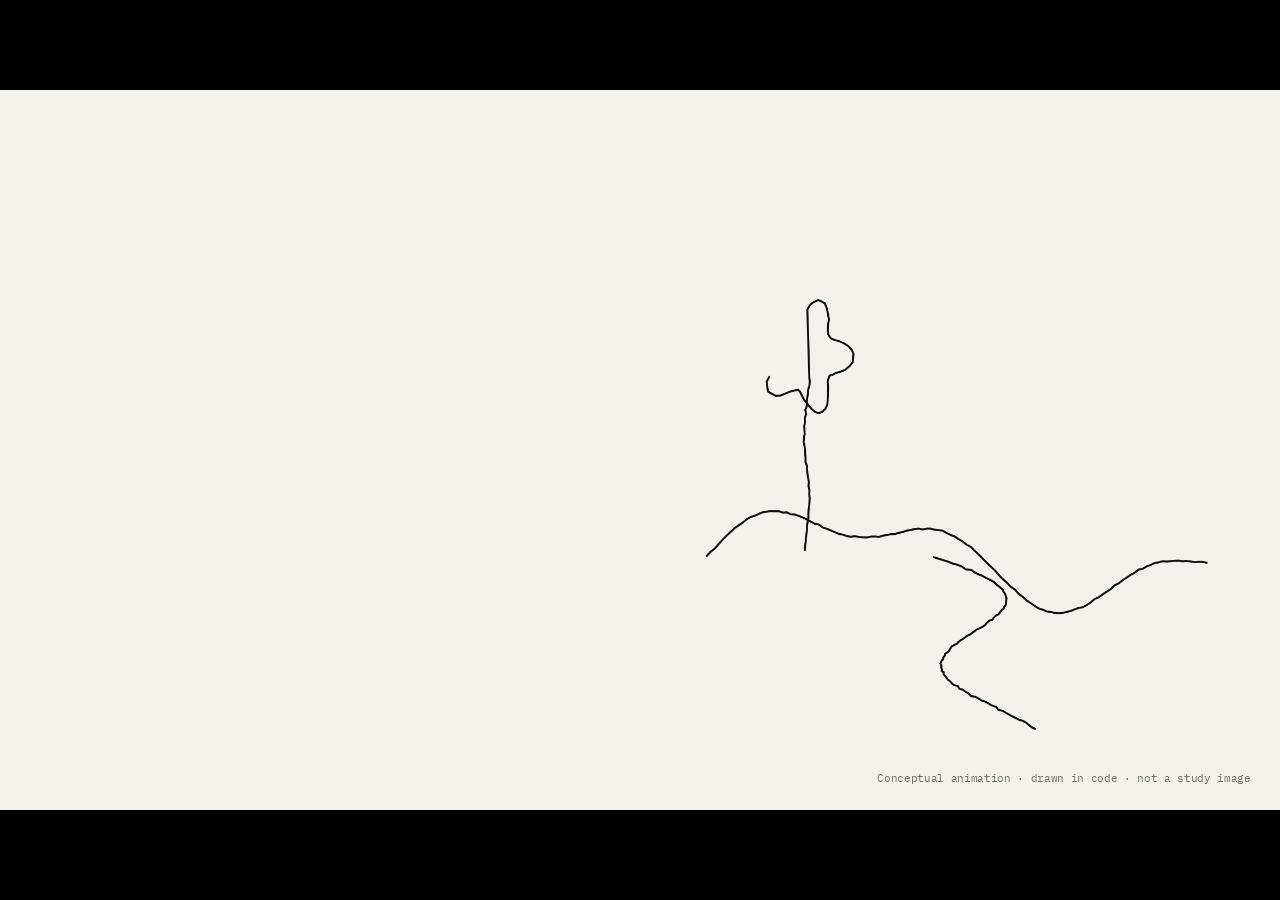
==== commit ed565251: "v3: monochrome+gold scenes, drawing-to-title opening, method strip, synthesis, exact image requests " ====
--- a/ai-painting-review/index.html
+++ b/ai-painting-review/index.html
@@ -14,258 +14,268 @@
 @font-face{font-family:'IBM Plex Mono';font-style:normal;font-weight:400;font-stretch:100%;font-display:block;src:url([data-uri]) format('woff2');unicode-range:U+0100-02BA,U+02BD-02C5,U+02C7-02CC,U+02CE-02D7,U+02DD-02FF,U+1D00-1DBF,U+1E00-1E9F,U+1EF2-1EFF,U+2020,U+20A0-20AB,U+20AD-20C0,U+2113,U+2C60-2C7F,U+A720-A7FF;}
 @font-face{font-family:'IBM Plex Mono';font-style:normal;font-weight:500;font-stretch:100%;font-display:block;src:url([data-uri]) format('woff2');unicode-range:U+0000-00FF,U+0131,U+0152-0153,U+02BB-02BC,U+02C6,U+02DA,U+02DC,U+0304,U+0308,U+0329,U+2000-206F,U+20AC,U+2122,U+2191,U+2193,U+2212,U+2215,U+FEFF,U+FFFD;}
 
-/* Layout concept: one black stage where paintings are persistent objects that
-   move, scale and change role between beats; text is staged around them. */
+/* Layout concept: a black/white stage that inverts with meaning. Paintings, charts,
+   the method strip and the ART|ARTIST word are persistent objects that move between beats. */
 :root{
-  --bg:#0A0A0A; --bg-2:#131313; --bg-3:#1C1C1C; --line:#2B2B2B; --mid:#767676; --soft:#ABABAB;
-  --fg:#F3F3F1; --paper:#F3F3F1; --ink:#0A0A0A;
-  --accent:#6C86FF;               /* the one accent: significant word, selected condition, finding */
   --display:"Archivo","Helvetica Neue",Arial,sans-serif;
   --sans:"Inter",system-ui,-apple-system,"Segoe UI",Helvetica,Arial,sans-serif;
   --mono:"IBM Plex Mono",ui-monospace,Menlo,Consolas,monospace;
   --ease:cubic-bezier(.72,0,.18,1); --ease-out:cubic-bezier(.16,1,.3,1);
-  --morph:1100ms;
-  color-scheme:dark;
+  --morph:1100ms; color-scheme:dark;
 }
+/* dark scene (default) */
+#stage{--bg:#0B0B0B;--fg:#F2F1EC;--soft:#B2B0AA;--mid:#7A7873;--line:#2C2B29;--panel:#151514;--panel-2:#1E1D1B;--acc:#C8AA6A;--acc-ink:#0B0B0B;--ph:#2A2926}
+/* light scene: an inversion that marks a reveal, a finding or a new perspective */
+#stage.light{--bg:#F2F1EC;--fg:#0E0E0D;--soft:#4A4945;--mid:#6E6C67;--line:#D3D1CA;--panel:#E6E4DD;--panel-2:#DCDAD2;--acc:#8A6A26;--acc-ink:#F2F1EC;--ph:#CFCCC3}
 *{box-sizing:border-box;margin:0;padding:0}
 html,body{height:100%;background:#000;overflow:hidden}
-body{font-family:var(--sans);color:var(--fg);-webkit-font-smoothing:antialiased}
+body{font-family:var(--sans);-webkit-font-smoothing:antialiased}
 button{font:inherit;color:inherit;background:none;border:0;cursor:pointer}
 a{color:inherit}
-
 #viewport{position:fixed;inset:0;background:#000;overflow:hidden}
-#stage{position:absolute;left:50%;top:50%;width:1920px;height:1080px;transform-origin:center;
-  transform:translate(-50%,-50%) scale(var(--s,1));background:var(--bg);overflow:hidden}
-
-/* ---------- type ---------- */
+#stage{position:absolute;left:50%;top:50%;width:1920px;height:1080px;transform-origin:center;transform:translate(-50%,-50%) scale(var(--s,1));
+  background:var(--bg);color:var(--fg);overflow:hidden;transition:background-color 900ms var(--ease),color 600ms}
+
+/* type */
 .kick{font:500 17px/1 var(--mono);letter-spacing:.18em;text-transform:uppercase;color:var(--mid)}
-.kick b{color:var(--fg);font-weight:500}
-.disp{font-family:var(--display);font-weight:800;font-stretch:72%;letter-spacing:-.01em;line-height:.92;text-transform:uppercase}
-.h{font:600 64px/1.02 var(--display);font-stretch:88%;letter-spacing:-.015em}
-.h em{font-style:normal;color:var(--accent)}
+.disp{font-family:var(--display);font-weight:800;font-stretch:66%;letter-spacing:-.005em;line-height:.9;text-transform:uppercase}
+.h{font:650 62px/1.03 var(--display);font-stretch:84%;letter-spacing:-.012em}
+.h em,.acc{font-style:normal;color:var(--acc)}
 .lede{font:400 30px/1.4 var(--sans);color:var(--soft)}
-.lede b{color:var(--fg);font-weight:600}
 .body{font:400 24px/1.45 var(--sans);color:var(--soft)}
-.body b{color:var(--fg);font-weight:600}
+.body b,.lede b{color:var(--fg);font-weight:600}
 .cap{font:400 16px/1.5 var(--mono);color:var(--mid)}
 .cap b{color:var(--soft);font-weight:500}
-.acc{color:var(--accent)}
-
-/* citation chip */
-.cite{display:inline-flex;align-items:center;gap:9px;font:500 17px/1 var(--mono);color:var(--soft);border:1px solid var(--line);
-  border-radius:999px;padding:8px 14px;white-space:nowrap;vertical-align:middle;background:transparent}
+.cite{display:inline-flex;align-items:center;gap:9px;font:500 17px/1 var(--mono);color:var(--soft);border:1px solid var(--line);border-radius:999px;padding:8px 14px;white-space:nowrap;vertical-align:middle}
 .cite::before{content:"";width:6px;height:6px;border-radius:50%;background:var(--mid)}
 .cite:hover,.cite:focus-visible{color:var(--fg);border-color:var(--soft);outline:none}
-
-/* ---------- layers: staged text that appears on given beats ---------- */
-.layer{position:absolute;opacity:0;visibility:hidden;transform:translateY(14px);
-  transition:opacity 480ms var(--ease-out),transform 700ms var(--ease-out),visibility 0s linear 480ms}
-.layer.on{opacity:1;visibility:visible;transform:none;transition:opacity 620ms var(--ease-out) 300ms,transform 800ms var(--ease-out) 300ms,visibility 0s}
-.layer.now.on{transition-delay:0s}
-
-/* ---------- actors: persistent objects that morph between beats ---------- */
+.kind{display:inline-block;font:600 13px/1 var(--mono);letter-spacing:.14em;text-transform:uppercase;padding:6px 8px;border:1px solid var(--line);color:var(--mid)}
+.kind.stim{border-color:var(--acc);color:var(--acc)}
+
+/* layers */
+.layer{position:absolute;opacity:0;visibility:hidden;transform:translateY(14px);transition:opacity 460ms var(--ease-out),transform 700ms var(--ease-out),visibility 0s linear 460ms}
+.layer.on{opacity:1;visibility:visible;transform:none;transition:opacity 620ms var(--ease-out) 320ms,transform 800ms var(--ease-out) 320ms,visibility 0s}
+
+/* actors */
 .actor{position:absolute;left:0;top:0;width:100px;height:100px;opacity:0;pointer-events:none;
   transition:left var(--morph) var(--ease),top var(--morph) var(--ease),width var(--morph) var(--ease),height var(--morph) var(--ease),opacity 700ms var(--ease-out)}
 .actor.vis{pointer-events:auto}
-.painting .fr{position:absolute;inset:0;background:var(--bg-2);overflow:hidden;
-  transition:background 700ms var(--ease),outline-color .3s,box-shadow 700ms var(--ease)}
+.sc{position:absolute;left:0;top:0;transform-origin:0 0;transition:transform var(--morph) var(--ease)}
+
+/* paintings */
+.painting .fr{position:absolute;inset:0;background:var(--panel);overflow:hidden;outline:3px solid transparent;outline-offset:7px;transition:background 700ms var(--ease),outline-color .3s,box-shadow 700ms}
 .painting img{position:absolute;inset:0;width:100%;height:100%;object-fit:contain;transition:opacity 700ms var(--ease)}
-.painting .pend{position:absolute;inset:0;display:grid;place-items:center;align-content:center;gap:10px;color:#3A3A3A;transition:opacity .5s}
-.painting .pend b{font:800 120px/1 var(--display);font-stretch:62%}
-.painting .pend span{font:400 14px/1 var(--mono);letter-spacing:.14em;text-transform:uppercase;color:#4A4A4A}
+.painting .pend{position:absolute;inset:0;display:flex;flex-direction:column;justify-content:center;align-items:flex-start;gap:10px;padding:8%;
+  background:repeating-linear-gradient(135deg,transparent 0 14px,rgba(127,127,127,.07) 14px 16px),var(--panel);color:var(--mid);transition:opacity .5s}
+.painting .pend b{font:800 96px/1 var(--display);font-stretch:62%;color:var(--ph)}
+.painting .pend .pt{font:600 13px/1 var(--mono);letter-spacing:.14em;text-transform:uppercase;border:1px dashed var(--mid);padding:6px 8px}
+.painting .pend .pd{font:400 15px/1.45 var(--mono);color:var(--mid);max-width:95%}
 .painting.has .pend{display:none}
-.painting .badge{position:absolute;left:0;top:0;transform:translateY(calc(-100% - 10px));font:700 22px/1 var(--display);font-stretch:80%;
-  color:var(--fg);letter-spacing:.06em;opacity:0;transition:opacity .4s}
-.painting.pickable .badge,.painting.revealed .badge{opacity:1}
-.painting .guess{position:absolute;right:10px;top:10px;font:600 15px/1 var(--mono);letter-spacing:.06em;text-transform:uppercase;background:var(--fg);color:var(--ink);
-  padding:8px 10px;opacity:0;transform:translateY(-6px);transition:opacity .25s,transform .35s var(--ease-out)}
-.painting.sel.pickable .guess{opacity:1;transform:none}
-.painting .fr{outline:3px solid transparent;outline-offset:7px}
+.painting.tiny .pend .pd,.painting.tiny .pend .pt{display:none}
+.painting.tiny .pend b{font-size:44px}
+.painting .badge{position:absolute;left:0;top:0;transform:translateY(calc(-100% - 10px));display:flex;gap:10px;align-items:center;white-space:nowrap;transition:opacity .4s}
+.painting .badge .l{font:800 24px/1 var(--display);font-stretch:76%;color:var(--fg)}
+.painting .badge .kind{opacity:0;transition:opacity .4s}
+.painting.k .badge .kind{opacity:1}
+.painting.nobadge .badge{opacity:0}
+.painting .guess{position:absolute;right:10px;top:10px;font:600 15px/1 var(--mono);letter-spacing:.06em;text-transform:uppercase;background:var(--fg);color:var(--bg);padding:8px 10px;opacity:0;transform:translateY(-6px);transition:opacity .25s,transform .35s var(--ease-out)}
+.painting.sel .guess{opacity:1;transform:none}
 .painting.sel .fr{outline-color:var(--fg)}
 .painting.pickable{cursor:pointer}
-.painting.pickable:hover .fr{outline-color:#555}
+.painting.pickable:hover .fr{outline-color:var(--mid)}
 .painting.sel.pickable:hover .fr{outline-color:var(--fg)}
-.painting.ring .fr{outline:4px solid var(--accent);outline-offset:8px}
-.painting .ringtag{position:absolute;right:0;top:0;transform:translateY(calc(-100% - 14px));font:600 15px/1 var(--mono);letter-spacing:.1em;text-transform:uppercase;color:var(--accent);opacity:0;transition:opacity .4s}
+.painting.ring .fr{outline:4px solid var(--acc);outline-offset:8px}
+.painting .ringtag{position:absolute;right:0;top:0;transform:translateY(calc(-100% - 12px));font:600 15px/1 var(--mono);letter-spacing:.12em;text-transform:uppercase;color:var(--acc);opacity:0;transition:opacity .4s}
 .painting.ring .ringtag{opacity:1}
-/* label chip under a painting (the assigned authorship label) */
-.painting .chip{position:absolute;left:50%;top:calc(100% + 26px);transform:translateX(-50%);perspective:600px;white-space:nowrap;
-  font:700 58px/1.1 var(--display);font-stretch:80%;opacity:0;transition:opacity .4s,font-size .6s var(--ease),top .6s var(--ease)}
+.painting .chip{position:absolute;left:50%;top:calc(100% + 24px);transform:translateX(-50%);perspective:600px;white-space:nowrap;font:750 60px/1.1 var(--display);font-stretch:78%;opacity:0;transition:opacity .4s,font-size .6s var(--ease),top .6s var(--ease)}
 .painting .chip.sm{font-size:28px;top:calc(100% + 16px)}
 .painting .chip.show{opacity:1}
 .painting .chip span{display:inline-block;transform-origin:50% 60%;backface-visibility:hidden}
 .painting .chip span.out{position:absolute;left:0;top:0;animation:flipOut 520ms var(--ease) forwards}
 .painting .chip span.in{animation:flipIn 640ms var(--ease) both}
-.painting .chip .ai{color:var(--accent)}
+.painting .chip .ai{color:var(--acc)}
 @keyframes flipOut{to{transform:rotateX(90deg) translateY(-10px);opacity:0}}
 @keyframes flipIn{from{transform:rotateX(-90deg) translateY(10px);opacity:0}to{transform:none;opacity:1}}
-/* reveal block under each challenge painting */
-.painting .rev{position:absolute;left:0;right:-20px;top:calc(100% + 18px);display:grid;gap:7px;opacity:0;transform:translateY(10px);transition:opacity .45s,transform .6s var(--ease-out)}
+.painting .rev{position:absolute;left:0;right:0;top:calc(100% + 14px);display:flex;gap:16px;align-items:baseline;flex-wrap:wrap;opacity:0;transform:translateY(10px);transition:opacity .45s,transform .6s var(--ease-out)}
 .painting.revealed .rev{opacity:1;transform:none}
 .painting:not(.revealed) .rev{transition-delay:0s !important}
-.painting .rev .g{font:400 14px/1.3 var(--mono);color:var(--mid);text-transform:uppercase;letter-spacing:.08em}
-.painting .rev .a{font:700 30px/1.02 var(--display);font-stretch:80%}
-.painting .rev .a.ai{color:var(--accent)}
-.painting .rev .v{font:600 16px/1.2 var(--mono);color:var(--fg);letter-spacing:.04em}
-.painting .rev .c{font:400 13px/1.35 var(--sans);color:var(--mid)}
-/* small accent tag (findings on a specific painting) */
-.painting .ftag{position:absolute;left:0;top:calc(100% + 18px);font:500 17px/1.3 var(--mono);color:var(--accent);opacity:0;transition:opacity .5s .6s;white-space:nowrap}
+.painting .rev .a{font:800 30px/1 var(--display);font-stretch:76%}
+.painting .rev .a.ai{color:var(--acc)}
+.painting .rev .v{font:600 15px/1 var(--mono);letter-spacing:.06em;text-transform:uppercase;padding:6px 8px;background:var(--fg);color:var(--bg)}
+.painting .rev .v.s{background:transparent;color:var(--fg);border:1px solid var(--fg)}
+.painting .rev .c{flex-basis:100%;font:400 14px/1.35 var(--mono);color:var(--mid)}
+.painting .ftag{position:absolute;left:0;top:calc(100% + 16px);font:500 17px/1.3 var(--mono);color:var(--acc);opacity:0;transition:opacity .5s .6s;white-space:nowrap}
 .painting.mark .ftag{opacity:1}
-.painting.mark .fr{outline:3px solid var(--accent);outline-offset:6px}
-.painting.dimmed{opacity:.35 !important}
-/* physical canvas look (Chiarella: real acrylics; schematic) */
-.painting.canvas .fr{box-shadow:0 0 0 12px #222,16px 18px 0 12px #050505}
-/* morph into a written scenario card (Mikalonytė & Kneer used text only) */
-.painting .scen{position:absolute;inset:0;padding:40px 44px;display:flex;flex-direction:column;justify-content:center;gap:16px;color:var(--ink);opacity:0;transition:opacity 500ms var(--ease) 0s}
-.painting.as-scen .fr{background:var(--paper)}
-.painting.as-scen img{opacity:0}
+.painting.mark .fr{outline:3px solid var(--acc);outline-offset:6px}
+.painting.dimmed{opacity:.3 !important}
+.painting.canvas .fr{box-shadow:0 0 0 12px var(--panel-2),16px 18px 0 12px rgba(0,0,0,.35)}
+.painting .scen{position:absolute;inset:0;padding:36px 40px;display:flex;flex-direction:column;justify-content:center;gap:14px;color:#0E0E0D;opacity:0;transition:opacity 500ms var(--ease)}
+.painting.as-scen .fr{background:#F2F1EC}
+.painting.as-scen img,.painting.as-scen .pend{opacity:0}
 .painting.as-scen .scen{opacity:1;transition-delay:500ms}
-.painting .scen .k{font:500 14px/1.2 var(--mono);letter-spacing:.14em;text-transform:uppercase;color:#555}
-.painting .scen p{font:500 30px/1.3 var(--sans);letter-spacing:-.005em}
-.painting .scen p u{text-decoration:none;border-bottom:3px solid var(--accent)}
-.painting .scen .n{font:400 15px/1.45 var(--mono);color:#555}
-.painting.small-scen .scen{padding:24px 28px;gap:10px}
-.painting.small-scen .scen p{font-size:22px}
-.painting.small-scen .scen .n{display:none}
-/* collapsed into a single rendering dot (Allen grid) */
-.painting.dot .fr{background:var(--accent);outline:0}
+.painting .scen .k{font:600 13px/1.2 var(--mono);letter-spacing:.14em;text-transform:uppercase;color:#6E6C67}
+.painting .scen p{font:500 28px/1.3 var(--sans)}
+.painting .scen p u{text-decoration:none;border-bottom:3px solid #8A6A26}
+.painting .scen .f{display:grid;grid-template-columns:repeat(3,auto);gap:8px 18px;justify-content:start;font:500 15px/1.3 var(--mono);color:#4A4945}
+.painting .scen .f span b{display:block;font-weight:600;color:#0E0E0D;letter-spacing:.06em;text-transform:uppercase;font-size:12px;margin-bottom:3px}
+.painting.small-scen .scen{padding:20px 24px;gap:8px}
+.painting.small-scen .scen p{font-size:19px}
+.painting.small-scen .scen .f{display:none}
+.painting.micro-scen .scen{padding:14px;gap:4px}.painting.micro-scen .scen p{font-size:13px}.painting.micro-scen .scen .k{font-size:9px}
+.painting.dot .fr{background:var(--acc);outline:0}
 .painting.dot img,.painting.dot .pend{opacity:0}
 .painting .cred{position:absolute;left:0;top:calc(100% + 14px);font:400 15px/1.45 var(--mono);color:var(--mid);opacity:0;transition:opacity .5s .7s;white-space:nowrap}
 .painting.credit .cred{opacity:1}
 
-/* ---------- procedural opening canvas ---------- */
-#a-pc canvas{position:absolute;inset:0;width:100%;height:100%}
-
-/* ---------- bars actor (Bellaiche) ---------- */
-#a-bars .rows{display:grid;gap:16px;position:relative}
-#a-bars .row{display:grid;grid-template-columns:240px 1fr 130px;align-items:center;gap:20px;height:80px}
-#a-bars .opt{justify-self:start;text-align:left;font:700 38px/1 var(--display);font-stretch:80%;color:var(--fg);padding:10px 14px;margin-left:-14px;border:2px solid transparent;transition:border-color .25s,color .3s}
+/* method strip */
+#a-strip .sc{width:1680px;height:150px;display:grid;grid-template-columns:repeat(5,1fr);border-top:2px solid var(--fg)}
+#a-strip .slot{padding:16px 22px 0 0;border-right:1px solid var(--line);margin-right:22px}
+#a-strip .slot:last-child{border-right:0}
+#a-strip .slot h6{font:500 14px/1 var(--mono);letter-spacing:.16em;text-transform:uppercase;color:var(--mid);display:flex;gap:10px;align-items:center}
+#a-strip .slot h6 i{font-style:normal;font:600 12px/1 var(--mono);color:var(--acc);border:1px solid var(--acc);padding:3px 5px;opacity:0;transition:opacity .4s}
+#a-strip .slot p{font:600 24px/1.18 var(--display);font-stretch:84%;margin-top:12px;color:var(--fg);transition:color .4s}
+#a-strip .slot.hot p{color:var(--acc)}
+#a-strip .slot.hot h6 i{opacity:1}
+#a-strip .slot p.swap{animation:swapIn 600ms var(--ease-out)}
+@keyframes swapIn{from{opacity:0;transform:translateY(10px)}to{opacity:1;transform:none}}
+
+/* Bellaiche bars */
+#a-bars .sc{width:940px;height:460px}
+#a-bars .row{display:grid;grid-template-columns:250px 1fr 130px;align-items:center;gap:20px;height:80px;margin-bottom:16px}
+#a-bars .opt{justify-self:start;text-align:left;font:750 40px/1 var(--display);font-stretch:78%;color:var(--fg);padding:10px 14px;margin-left:-14px;border:2px solid transparent;transition:border-color .25s}
 #a-bars.predict .opt{border-color:var(--line)}
 #a-bars.predict .opt:hover{border-color:var(--soft)}
 #a-bars .opt.pick{border-color:var(--fg) !important}
-#a-bars .opt .yp{display:block;font:500 12px/1 var(--mono);letter-spacing:.14em;text-transform:uppercase;color:var(--fg);margin-top:0;max-height:0;opacity:0;overflow:hidden;transition:opacity .3s,max-height .3s,margin .3s}
+#a-bars .opt .yp{display:block;font:500 12px/1 var(--mono);letter-spacing:.14em;text-transform:uppercase;color:var(--fg);max-height:0;opacity:0;overflow:hidden;transition:opacity .3s,max-height .3s,margin .3s}
 #a-bars .opt.pick .yp{opacity:1;max-height:20px;margin-top:8px}
-#a-bars .track{position:relative;height:54px;border-left:1px solid #444}
-#a-bars .track i{position:absolute;left:0;top:0;bottom:0;width:var(--w);background:#5A5A5A;transform:scaleX(0);transform-origin:left;transition:transform 1100ms var(--ease)}
-#a-bars .row.hi .track i{background:var(--accent)}
+#a-bars .track{position:relative;height:54px;border-left:1px solid var(--mid)}
+#a-bars .track i{position:absolute;left:0;top:0;bottom:0;width:var(--w);background:var(--mid);transform:scaleX(0);transform-origin:left;transition:transform 1100ms var(--ease)}
+#a-bars .row.top .track i{background:var(--acc)}
 #a-bars.show .track i{transform:scaleX(1)}
-#a-bars .row:nth-child(2) i{transition-delay:.12s} #a-bars .row:nth-child(3) i{transition-delay:.24s} #a-bars .row:nth-child(4) i{transition-delay:.36s}
-#a-bars .q{position:absolute;left:24px;top:50%;transform:translateY(-50%);font:600 32px/1 var(--display);color:#4A4A4A;transition:opacity .3s}
+#a-bars .row:nth-child(2) i{transition-delay:.12s}#a-bars .row:nth-child(3) i{transition-delay:.24s}#a-bars .row:nth-child(4) i{transition-delay:.36s}
+#a-bars .q{position:absolute;left:24px;top:50%;transform:translateY(-50%);font:600 32px/1 var(--display);color:var(--mid);transition:opacity .3s}
 #a-bars.show .q{opacity:0}
-#a-bars .val{font:500 24px/1 var(--mono);color:var(--fg);opacity:0;transition:opacity .4s .9s}
+#a-bars .val{font:500 24px/1 var(--mono);opacity:0;transition:opacity .4s .9s}
 #a-bars.show .val{opacity:1}
-#a-bars .row.hi .val{color:var(--accent)}
-#a-bars .axis{position:relative;height:48px;margin:6px 150px 0 260px;font:400 14px/1.5 var(--mono);color:var(--mid);opacity:0;transition:opacity .4s .6s}
+#a-bars .row.top .val{color:var(--acc)}
+#a-bars .axis{position:relative;height:44px;margin:0 150px 0 270px;font:400 14px/1.5 var(--mono);color:var(--mid);opacity:0;transition:opacity .4s .6s}
 #a-bars.show .axis{opacity:1}
-#a-bars .axis span{position:absolute;top:6px;transform:translateX(-50%);text-align:center}
-#a-bars .grp{position:absolute;right:-30px;width:14px;border:2px solid var(--mid);border-left:0;opacity:0;transition:opacity .5s .4s}
-#a-bars .grp em{position:absolute;left:30px;top:50%;transform:translateY(-50%);font:500 15px/1.3 var(--mono);font-style:normal;color:var(--soft);white-space:nowrap;letter-spacing:.08em;text-transform:uppercase}
-#a-bars .grp.m{border-color:var(--accent)} #a-bars .grp.m em{color:var(--accent)}
-#a-bars.grouped .grp{opacity:1}
-
-/* ---------- horton chart actor ---------- */
-#a-hor .dot{transition:opacity .5s;opacity:0}
+#a-bars .axis span{position:absolute;top:2px;transform:translateX(-50%);text-align:center}
+
+/* Horton chart */
+#a-hor .sc{width:1060px;height:560px}
+#a-hor .dot{opacity:0;transition:opacity .5s}
 #a-hor.show .dot{opacity:1}
 #a-hor .v{opacity:0;transition:opacity .4s .8s}
 #a-hor.show .v{opacity:1}
 
-/* ---------- limitation → proposal cards ---------- */
-.lim{display:grid;grid-template-columns:56px 1fr;align-items:center;background:var(--bg-2);border:1px solid var(--line);padding:0 26px;
+/* ART | ARTIST word object */
+#a-word .sc{width:1600px;height:300px;white-space:nowrap}
+#a-word span{position:absolute;top:0;font:800 260px/1 var(--display);font-stretch:66%;text-transform:uppercase;letter-spacing:-.005em;transition:transform 1200ms var(--ease),opacity 700ms,color .6s,-webkit-text-stroke-color .6s}
+#a-word .a1{left:0;color:var(--fg)}
+#a-word .a2,#a-word .i{color:transparent;-webkit-text-stroke:3px var(--acc)}
+#a-word .a2{opacity:0}
+#a-word .lab{position:absolute;top:262px;font:500 22px/1.3 var(--mono);letter-spacing:.14em;text-transform:uppercase;color:var(--mid);opacity:0;transition:opacity .5s .6s}
+#a-word.split .a2{opacity:1}
+#a-word.split .lab{opacity:1}
+#a-word.solidart .a1{color:var(--fg)}
+
+/* rendering grid, limitation cards */
+.lim{display:grid;grid-template-columns:60px 1fr;align-items:center;background:var(--panel);border:1px solid var(--line);padding:0 26px;
   transition:left var(--morph) var(--ease),top var(--morph) var(--ease),width var(--morph) var(--ease),height var(--morph) var(--ease),opacity .6s,background .7s,border-color .7s}
 .lim .n{font:500 16px/1 var(--mono);color:var(--mid);transition:color .6s}
 .lim .tx{position:relative;height:100%}
-.lim .tx div{position:absolute;left:0;right:0;top:50%;transition:opacity .5s,transform .8s var(--ease)}
-.lim .t1{font:600 30px/1.1 var(--display);font-stretch:84%;color:var(--fg);transform:translateY(-50%)}
-.lim .t1 small{display:block;font:400 14px/1.3 var(--mono);color:var(--mid);margin-top:6px;letter-spacing:.02em}
-.lim .t2{font:500 24px/1.25 var(--sans);color:var(--fg);opacity:0;transform:translate(30px,-50%)}
-.lim.moved{background:transparent;border-color:transparent;border-left:3px solid var(--accent)}
+.lim .tx>div{position:absolute;left:0;right:0;top:50%;transition:opacity .5s,transform .8s var(--ease)}
+.lim .t1{font:650 30px/1.1 var(--display);font-stretch:82%;transform:translateY(-50%)}
+.lim .t1 small{display:block;font:400 14px/1.3 var(--mono);color:var(--mid);margin-top:6px}
+.lim .t2{opacity:0;transform:translate(30px,-50%)}
+.lim .t2 p{font:500 23px/1.25 var(--sans)}
+.lim .t2 small{display:block;font:400 14px/1.4 var(--mono);color:var(--acc);margin-top:6px}
+.lim.moved{background:transparent;border-color:transparent;border-left:3px solid var(--acc)}
 .lim.moved .t1{opacity:0;transform:translate(-30px,-50%)}
 .lim.moved .t2{opacity:1;transform:translate(0,-50%);transition-delay:.35s}
-.lim.moved .n{color:var(--accent)}
-
-/* ---------- scene-specific layers ---------- */
+.lim.moved .n{color:var(--acc)}
+
+/* title canvas */
+#a-ttl canvas{position:absolute;inset:0;width:100%;height:100%}
+
+/* scene helpers */
 .stimtypes{display:grid;grid-template-columns:repeat(4,1fr);gap:28px}
 .stim{border-top:2px solid var(--line);padding-top:20px}
 .stim.in{border-top-color:var(--fg)}
 .stim svg{display:block;margin-bottom:18px}
-.stim h4{font:700 32px/1.05 var(--display);font-stretch:82%}
+.stim h4{font:750 32px/1.05 var(--display);font-stretch:80%}
 .stim p{font:400 17px/1.45 var(--mono);color:var(--mid);margin-top:8px}
-.stim .tg{display:inline-block;margin-top:14px;font:500 13px/1 var(--mono);letter-spacing:.14em;text-transform:uppercase;padding:7px 9px;border:1px solid var(--line);color:var(--mid)}
-.stim.in .tg{background:var(--fg);color:var(--ink);border-color:var(--fg)}
-.split2{display:grid;grid-template-columns:1fr 1fr;gap:80px}
-.crit{display:flex;flex-wrap:wrap;gap:12px}
-.crit span{font:500 22px/1 var(--sans);padding:12px 16px;border:1px solid var(--line);color:var(--soft)}
+.stim .tg{display:inline-block;margin-top:14px}
 .ev{display:grid;grid-template-columns:repeat(4,1fr);gap:22px 28px}
 .ev .g{border-top:1px solid var(--line);padding-top:14px}
 .ev h5{font:500 14px/1.3 var(--mono);letter-spacing:.12em;text-transform:uppercase;color:var(--mid);margin-bottom:12px}
 .ev .cites{display:flex;flex-wrap:wrap;gap:8px}
 .tally{display:flex;gap:70px;align-items:baseline}
 .tally div{font:400 17px/1.3 var(--mono);color:var(--mid)}
-.tally b{display:block;font:800 92px/1 var(--display);font-stretch:70%;color:var(--fg);margin-bottom:6px}
+.tally b{display:block;font:800 92px/1 var(--display);font-stretch:66%;color:var(--fg);margin-bottom:6px}
+.chips{display:flex;flex-wrap:wrap;gap:12px}
+.chips button{font:600 26px/1 var(--display);font-stretch:84%;padding:16px 20px;border:2px solid var(--line);color:var(--fg);transition:border-color .2s,background .3s,color .3s}
+.chips button:hover{border-color:var(--mid)}
+.chips button.on{background:var(--fg);color:var(--bg);border-color:var(--fg)}
 .three{display:grid;grid-template-columns:repeat(3,1fr);gap:28px}
 .mcard{border-top:2px solid var(--line);padding-top:18px}
-.mcard.on{border-top-color:var(--accent)}
-.mcard h5{font:700 34px/1.05 var(--display);font-stretch:82%;margin-bottom:10px}
-.mcard.on h5{color:var(--accent)}
+.mcard.on{border-top-color:var(--acc)}
+.mcard h5{font:750 34px/1.05 var(--display);font-stretch:80%;margin-bottom:10px}
+.mcard.on h5{color:var(--acc)}
 .mcard p{font:400 19px/1.45 var(--sans);color:var(--soft)}
 .mcard .st{display:inline-block;margin-top:12px;font:500 13px/1 var(--mono);letter-spacing:.12em;text-transform:uppercase;color:var(--mid)}
-.mcard.on .st{color:var(--accent)}
+.mcard.on .st{color:var(--acc)}
 .stats{display:flex;gap:14px;flex-wrap:wrap}
 .stat{border:1px solid var(--line);padding:14px 16px}
-.stat b{display:block;font:700 34px/1 var(--display);font-stretch:80%;margin-bottom:6px}
+.stat b{display:block;font:750 34px/1 var(--display);font-stretch:78%;margin-bottom:6px}
 .stat span{font:400 15px/1.35 var(--mono);color:var(--mid)}
-.dom{display:grid;grid-template-columns:1fr auto;align-items:baseline;padding:16px 0;border-bottom:1px solid var(--line)}
-.dom span{font:600 30px/1.1 var(--display);font-stretch:84%}
-.dom b{font:500 16px/1 var(--mono);letter-spacing:.14em;text-transform:uppercase;color:var(--mid)}
-.dom.m b,.dom.m span{color:var(--accent)}
 .room h4{font:500 15px/1.3 var(--mono);letter-spacing:.14em;text-transform:uppercase;color:var(--mid)}
-.room p{font:700 44px/1.05 var(--display);font-stretch:80%;margin-top:10px}
-.wall{width:2px;background:linear-gradient(transparent,#3A3A3A 12%,#3A3A3A 88%,transparent)}
-.judg{display:grid;grid-template-columns:300px 1fr;gap:40px;align-items:center;padding:26px 0;border-top:1px solid var(--line)}
-.judg h4{font:800 68px/.95 var(--display);font-stretch:70%;text-transform:uppercase}
-.judg h4 small{display:block;font:500 15px/1.3 var(--mono);letter-spacing:.12em;color:var(--mid);margin-top:10px}
+.room p{font:750 44px/1.05 var(--display);font-stretch:78%;margin-top:10px}
+.wall{width:2px;background:var(--line)}
+.judg{display:grid;grid-template-columns:260px 1fr;gap:40px;align-items:center;padding:20px 0;border-top:1px solid var(--line)}
+.judg h4{font:800 56px/.95 var(--display);font-stretch:66%;text-transform:uppercase}
 .scale{position:relative;height:84px}
-.scale .ln{position:absolute;left:0;right:0;top:40px;height:2px;background:#333}
+.scale .ln{position:absolute;left:0;right:0;top:40px;height:2px;background:var(--line)}
 .scale .mk{position:absolute;top:24px;width:34px;height:34px;border-radius:50%;transform:translateX(-50%);transition:left 1300ms var(--ease) .5s}
-.scale .mk.h{background:var(--fg)} .scale .mk.r{background:var(--bg);border:3px solid var(--accent)}
+.scale .mk.h{background:var(--fg)} .scale .mk.r{background:var(--bg);border:3px solid var(--acc)}
 .scale .ml{position:absolute;top:0;font:500 13px/1 var(--mono);letter-spacing:.1em;text-transform:uppercase;color:var(--mid);transform:translateX(-50%);transition:left 1300ms var(--ease) .5s}
-.scale .gap{position:absolute;top:70px;font:500 16px/1 var(--mono);color:var(--soft);transform:translateX(-50%);white-space:nowrap}
+.scale .gap{position:absolute;top:70px;font:500 15px/1 var(--mono);color:var(--soft);transform:translateX(-50%);white-space:nowrap}
 .layer:not(.on) .scale .mk,.layer:not(.on) .scale .ml{left:50% !important;transition-delay:0s}
-.phil .p{border-top:2px solid var(--line);padding-top:16px}
-.phil p{font:400 21px/1.45 var(--sans);color:var(--soft);margin-top:14px}
-.phil .k{font:500 14px/1.2 var(--mono);letter-spacing:.12em;text-transform:uppercase;color:var(--mid);margin-top:12px}
-.verd{border-top:2px solid var(--line);padding:22px 0 26px}
+.col h3{font:800 64px/.95 var(--display);font-stretch:66%;text-transform:uppercase}
+.col .sub{font:500 15px/1.4 var(--mono);color:var(--mid);margin-top:10px;letter-spacing:.04em}
+.col .box{border:1px solid var(--line);padding:14px 16px;margin-top:12px}
+.col .box b{display:block;font:700 26px/1.1 var(--display);font-stretch:80%}
+.col .box span{font:400 15px/1.4 var(--mono);color:var(--mid)}
+.verd{border-top:2px solid var(--line);padding:22px 0 24px}
 .verd .l{font:500 15px/1 var(--mono);letter-spacing:.16em;text-transform:uppercase;color:var(--mid)}
-.verd h3{font:800 80px/.95 var(--display);font-stretch:70%;text-transform:uppercase;margin:12px 0 14px}
-.verd.b h3{color:var(--accent)}
+.verd h3{font:800 76px/.95 var(--display);font-stretch:66%;text-transform:uppercase;margin:12px 0 14px}
+.verd.b h3{color:transparent;-webkit-text-stroke:2.5px var(--acc)}
 .verd p{font:400 21px/1.45 var(--sans);color:var(--soft)}
 .sig .c{border-top:2px solid var(--line);padding-top:18px}
-.sig .n{font:500 15px/1 var(--mono);color:var(--accent);letter-spacing:.1em}
-.sig h5{font:700 40px/1.02 var(--display);font-stretch:80%;margin:14px 0 18px}
+.sig .n{font:500 15px/1 var(--mono);color:var(--acc);letter-spacing:.1em}
+.sig h5{font:750 40px/1.02 var(--display);font-stretch:78%;margin:14px 0 16px}
 .sig p{font:400 20px/1.5 var(--sans);color:var(--soft)}
-.sig .viz{height:150px;display:flex;align-items:center;margin-bottom:16px}
 .refs{columns:2;column-gap:64px;list-style:none}
-.refs li{break-inside:avoid;font:400 17px/1.46 var(--sans);color:var(--soft);padding:0 0 13px 28px;text-indent:-28px}
+.refs li{break-inside:avoid;font:400 16.5px/1.45 var(--sans);color:var(--soft);padding:0 0 12px 28px;text-indent:-28px}
 .refs li i{color:var(--fg)}
-.refs a{font:400 15px var(--mono);color:var(--accent);text-decoration:none;word-break:break-all}
+.refs a{font:400 14.5px var(--mono);color:var(--acc);text-decoration:none;word-break:break-all}
 table.matrix{border-collapse:collapse;width:1760px}
 .matrix th{font:500 12.5px/1.2 var(--mono);letter-spacing:.1em;text-transform:uppercase;color:var(--mid);text-align:left;padding:8px 10px;border-bottom:2px solid var(--fg)}
 .matrix td{font:400 15px/1.38 var(--sans);color:var(--soft);padding:11px 10px;border-bottom:1px solid var(--line);vertical-align:top}
 .matrix td:first-child{font:500 14px/1.3 var(--mono);color:var(--fg);white-space:nowrap}
 
-/* ---------- chrome ---------- */
-#chrome{position:fixed;left:0;right:0;bottom:0;height:44px;display:flex;align-items:center;gap:12px;padding:0 16px;z-index:20;
-  font:400 12px/1 var(--mono);color:#9A9A9A;background:linear-gradient(transparent,rgba(0,0,0,.8));opacity:0;transition:opacity .35s}
+/* chrome */
+#chrome{position:fixed;left:0;right:0;bottom:0;height:44px;display:flex;align-items:center;gap:12px;padding:0 16px;z-index:20;font:400 12px/1 var(--mono);color:#9A9A9A;background:linear-gradient(transparent,rgba(0,0,0,.8));opacity:0;transition:opacity .35s}
 body.show-chrome #chrome{opacity:1}
 body.clean #chrome{opacity:0 !important;pointer-events:none}
 #chrome button{padding:7px 9px;border-radius:4px;color:#E6E6E6;font:500 12px/1 var(--mono)}
 #chrome button:hover,#chrome button:focus-visible{background:rgba(255,255,255,.14);outline:none}
 #chrome .sp{flex:1}
-#bar{position:fixed;left:0;bottom:0;height:2px;background:var(--fg);z-index:21;opacity:0;transition:width .5s var(--ease-out),opacity .3s}
-body.show-chrome #bar{opacity:.7}
+#bar{position:fixed;left:0;bottom:0;height:2px;background:#C8AA6A;z-index:21;opacity:0;transition:width .5s var(--ease-out),opacity .3s}
+body.show-chrome #bar{opacity:.8}
 body.hide-cursor{cursor:none}
-#notes{position:fixed;left:50%;bottom:56px;transform:translateX(-50%);width:min(1100px,92vw);max-height:38vh;overflow:auto;z-index:30;
-  background:rgba(20,20,20,.96);color:#DDD;border:1px solid #333;border-radius:10px;padding:18px 24px;font:400 17px/1.55 var(--sans);display:none}
+#notes{position:fixed;left:50%;bottom:56px;transform:translateX(-50%);width:min(1100px,92vw);max-height:38vh;overflow:auto;z-index:30;background:rgba(20,20,20,.96);color:#DDD;border:1px solid #333;border-radius:10px;padding:18px 24px;font:400 17px/1.55 var(--sans);display:none}
 #notes.open{display:block}
 #notes .meta{font:400 12px/1.4 var(--mono);color:#888;margin-bottom:8px;display:flex;justify-content:space-between}
 #notes .cur{color:#fff}
@@ -274,23 +284,23 @@
 #overview h3{font:400 13px/1 var(--mono);letter-spacing:.16em;text-transform:uppercase;color:#888;margin-bottom:22px}
 #overview .grid{display:grid;grid-template-columns:repeat(6,1fr);gap:10px}
 #overview button{text-align:left;padding:14px;border:1px solid #2A2A2A;border-radius:6px;color:#EEE;background:#111}
-#overview button:hover,#overview button.cur{border-color:var(--accent)}
-#overview button span{display:block;font:400 11px/1 var(--mono);color:#888;margin-bottom:8px}
-#overview button strong{font:600 16px/1.2 var(--display);font-stretch:86%}
+#overview button.lt{background:#EDECE7;color:#111;border-color:#CCC}
+#overview button:hover,#overview button.cur{border-color:#C8AA6A}
+#overview button span{display:block;font:400 11px/1 var(--mono);opacity:.6;margin-bottom:8px}
+#overview button strong{font:600 16px/1.2 var(--display);font-stretch:84%}
 #help{position:fixed;right:20px;bottom:56px;z-index:31;background:rgba(20,20,20,.97);border:1px solid #333;color:#EEE;border-radius:10px;padding:18px 22px;font:400 14px/1.9 var(--mono);display:none}
 #help.open{display:block}
 #help kbd{display:inline-block;min-width:26px;text-align:center;border:1px solid #555;border-radius:4px;padding:0 6px;margin-right:8px}
-#drawer{position:fixed;top:0;right:0;bottom:0;width:min(640px,94vw);z-index:35;background:#F3F3F1;color:#111;
-  transform:translateX(105%);transition:transform .45s var(--ease-out);overflow:auto;padding:40px 44px 60px}
+#drawer{position:fixed;top:0;right:0;bottom:0;width:min(640px,94vw);z-index:35;background:#F2F1EC;color:#111;transform:translateX(105%);transition:transform .45s var(--ease-out);overflow:auto;padding:40px 44px 60px}
 #drawer.open{transform:none;box-shadow:-30px 0 60px rgba(0,0,0,.5)}
 #drawer .x{position:absolute;top:18px;right:18px;font:500 13px/1 var(--mono);padding:9px 11px;border:1px solid #CCC;border-radius:6px}
-#drawer h4{font:700 38px/1.05 var(--display);font-stretch:82%;margin:14px 0 8px}
+#drawer h4{font:750 38px/1.05 var(--display);font-stretch:80%;margin:14px 0 8px}
 #drawer .full{font:400 14.5px/1.55 var(--sans);color:#333;margin-bottom:18px}
-#drawer a{color:#2C47D6}
+#drawer a{color:#7A5A16}
 #drawer dl{display:grid;grid-template-columns:140px 1fr;gap:12px 18px;border-top:1px solid #CCC;padding-top:18px}
 #drawer dt{font:500 12px/1.5 var(--mono);letter-spacing:.1em;text-transform:uppercase;color:#666}
 #drawer dd{font:400 15.5px/1.5 var(--sans)}
-#drawer .ver{margin-top:20px;padding:14px 16px;background:#E5E5E2;border-radius:6px;font:400 14px/1.5 var(--sans);color:#333}
+#drawer .ver{margin-top:20px;padding:14px 16px;background:#E5E4DF;border-radius:6px;font:400 14px/1.5 var(--sans);color:#333}
 #drawer .tag{display:inline-block;font:500 12px/1 var(--mono);letter-spacing:.12em;text-transform:uppercase;padding:7px 9px;background:#111;color:#fff}
 #drawer .cite{color:#222;border-color:#BBB}
 
@@ -306,17 +316,14 @@
 <body>
 <div id="viewport"><div id="stage">
 
-<!-- ============ LAYERS: staged text. data-on = beat ids; "a~b" = inclusive range ============ -->
+<!-- ================= LAYERS (staged text; data-on = beat ids, a~b inclusive) ================= -->
 
 <!-- opening -->
-<div class="layer" data-on="open" style="right:40px;bottom:34px"><span class="cap" style="color:#fff;background:rgba(0,0,0,.65);padding:8px 12px">Conceptual animation · painted live in code · not a study image</span></div>
-<div class="layer" data-on="title" style="left:120px;top:190px;width:840px">
-  <div class="kick">State of the field <b>·</b> 2026</div>
-  <h1 class="disp" style="font-size:150px;margin-top:26px">Would you still call it <span class="acc">art?</span></h1>
-  <p class="lede" style="margin-top:34px">Viewers’ responses to AI-generated digital painting.</p>
-</div>
-<div class="layer" data-on="title" style="left:120px;bottom:110px"><div style="font:700 42px/1 var(--display);font-stretch:84%">Mahmoud Hafez</div><div class="cap" style="margin-top:10px">Individual literature review · narrated presentation</div></div>
-<div class="layer" data-on="title" style="left:1010px;top:650px;width:840px"><div class="cap"><b>Untitled (opening), 2026.</b> Seeded brushstrokes generated in this browser. A conceptual animation, not an artwork from any reviewed study.</div></div>
+<div class="layer" data-on="open" style="right:44px;bottom:36px"><span class="cap">Conceptual animation · drawn in code · not a study image</span></div>
+<div class="layer" data-on="title" style="left:120px;top:770px;width:900px">
+  <p class="lede" style="color:var(--fg)">Viewers’ responses to AI-generated digital painting, and the separate questions of <b>art</b> and <b>artist</b> status.</p>
+  <div style="display:flex;gap:28px;align-items:baseline;margin-top:30px"><span style="font:800 40px/1 var(--display);font-stretch:80%">Mahmoud Hafez</span><span class="cap">State of the field · individual literature review · 2026</span></div>
+</div>
 
 <!-- scope -->
 <div class="layer" data-on="scope" style="left:120px;top:96px"><div class="kick">I · Terms</div></div>
@@ -324,220 +331,180 @@
 <div class="layer" data-on="scope" style="left:120px;top:470px;width:1680px">
   <div class="cap" style="margin-bottom:18px"><b>What the reviewed studies actually put in front of people</b></div>
   <div class="stimtypes">
-    <div class="stim in"><svg width="150" height="110" viewBox="0 0 150 110"><rect x="1" y="1" width="148" height="108" fill="#1A1A1A" stroke="#F3F3F1"/><g fill="#6F6F6F"><rect x="16" y="16" width="30" height="22"/><rect x="58" y="16" width="30" height="22"/><rect x="100" y="16" width="30" height="22"/><rect x="16" y="50" width="30" height="22"/><rect x="58" y="50" width="30" height="22" fill="#6C86FF"/><rect x="100" y="50" width="30" height="22"/></g></svg><h4>GAN images</h4><p>AICAN (2017–19); Artbreeder outputs</p><span class="tg">in scope</span></div>
-    <div class="stim in"><svg width="150" height="110" viewBox="0 0 150 110"><rect x="1" y="1" width="148" height="108" fill="#1A1A1A" stroke="#F3F3F1"/><rect x="14" y="16" width="122" height="16" fill="#333"/><text x="20" y="28" fill="#ABABAB" style="font:11px var(--mono)">“oil painting of …”</text><rect x="44" y="44" width="62" height="54" fill="#6F6F6F"/></svg><h4>Text-to-image outputs</h4><p>DALL·E 2; Midjourney (2022–)</p><span class="tg">in scope</span></div>
-    <div class="stim"><svg width="150" height="110" viewBox="0 0 150 110"><rect x="10" y="8" width="130" height="90" fill="#1A1A1A" stroke="#6F6F6F" stroke-width="6"/><rect x="18" y="74" width="40" height="16" fill="#F3F3F1"/><text x="23" y="86" fill="#0A0A0A" style="font:600 11px var(--mono)">“AI”</text></svg><h4>Labelled physical canvases</h4><p>Human acrylics given an AI label</p><span class="tg">comparison</span></div>
-    <div class="stim"><svg width="150" height="110" viewBox="0 0 150 110"><rect x="20" y="4" width="110" height="102" fill="#1A1A1A" stroke="#6F6F6F"/><g fill="#555"><rect x="34" y="20" width="82" height="6"/><rect x="34" y="36" width="70" height="6"/><rect x="34" y="52" width="80" height="6"/><rect x="34" y="68" width="56" height="6"/></g></svg><h4>Written scenarios</h4><p>Hypothetical AI-driven robots</p><span class="tg">comparison</span></div>
+    <div class="stim in"><svg width="150" height="110" viewBox="0 0 150 110"><rect x="1" y="1" width="148" height="108" fill="none" stroke="currentColor"/><g fill="currentColor" opacity=".45"><rect x="16" y="16" width="30" height="22"/><rect x="58" y="16" width="30" height="22"/><rect x="100" y="16" width="30" height="22"/><rect x="16" y="50" width="30" height="22"/><rect x="100" y="50" width="30" height="22"/></g><rect x="58" y="50" width="30" height="22" fill="#C8AA6A"/></svg><h4>GAN images</h4><p>Artbreeder outputs</p><span class="kind tg">in scope</span></div>
+    <div class="stim in"><svg width="150" height="110" viewBox="0 0 150 110"><rect x="1" y="1" width="148" height="108" fill="none" stroke="currentColor"/><rect x="14" y="16" width="122" height="16" fill="currentColor" opacity=".2"/><text x="20" y="28" fill="currentColor" style="font:11px var(--mono)">“oil painting of …”</text><rect x="44" y="44" width="62" height="54" fill="currentColor" opacity=".45"/></svg><h4>Text-to-image outputs</h4><p>DALL·E 2; Midjourney; Stable Diffusion</p><span class="kind tg">in scope</span></div>
+    <div class="stim"><svg width="150" height="110" viewBox="0 0 150 110"><rect x="10" y="8" width="130" height="90" fill="none" stroke="currentColor" stroke-width="6" opacity=".5"/><rect x="18" y="74" width="40" height="16" fill="currentColor"/><text x="23" y="86" fill="#0B0B0B" style="font:600 11px var(--mono)">“AI”</text></svg><h4>Labelled physical canvases</h4><p>Human acrylics given an AI label</p><span class="kind tg">comparison</span></div>
+    <div class="stim"><svg width="150" height="110" viewBox="0 0 150 110"><rect x="20" y="4" width="110" height="102" fill="none" stroke="currentColor" opacity=".5"/><g fill="currentColor" opacity=".4"><rect x="34" y="20" width="82" height="6"/><rect x="34" y="36" width="70" height="6"/><rect x="34" y="52" width="80" height="6"/><rect x="34" y="68" width="56" height="6"/></g></svg><h4>Written scenarios</h4><p>Hypothetical AI-driven robots</p><span class="kind tg">comparison</span></div>
   </div>
 </div>
 
-<!-- question & criteria -->
-<div class="layer" data-on="question~criteria" style="left:120px;top:96px"><div class="kick">I · The question</div></div>
-<div class="layer" data-on="question~criteria" style="left:120px;top:150px;width:1500px"><p class="lede">What does existing research establish about viewers’ responses to AI-generated digital paintings, and how does that inform <b>two separate questions</b>?</p></div>
-<div class="layer" data-on="question~criteria" style="left:120px;top:330px;width:1680px">
-  <div class="split2">
-    <div><div class="disp" style="font-size:240px">Art?</div><div class="cap" style="margin-top:16px"><b>Art status</b> · is the image art?</div></div>
-    <div><div class="disp acc" style="font-size:240px">Artist?</div><div class="cap" style="margin-top:16px"><b>Artist status</b> · is the system that produced it an artist?</div></div>
-  </div>
-</div>
-<div class="layer" data-on="criteria" style="left:120px;top:740px;width:1680px">
-  <div class="split2">
-    <div class="crit"><span>beauty</span><span>liking</span><span>meaning</span><span>originality</span></div>
-    <div class="crit"><span>intention</span><span>agency</span><span>social practice</span></div>
-  </div>
-  <p class="cap" style="margin-top:28px"><b>No shared checklist.</b> Each criterion is opened later through what one study actually measured.</p>
+<!-- question -->
+<div class="layer" data-on="question" style="left:120px;top:96px"><div class="kick">I · The question</div></div>
+<div class="layer" data-on="question" style="left:120px;top:150px;width:1560px"><p class="lede">What does existing research establish about viewers’ responses to AI-generated digital paintings, and how does that inform <b>two separate questions</b>?</p></div>
+<div class="layer" data-on="question" style="left:120px;top:720px;width:1680px;display:grid;grid-template-columns:1fr 1fr;gap:60px">
+  <p class="body"><b>Art status.</b> Do viewers, or a theory of art, accept the <i>image</i> as art?</p>
+  <p class="body"><b style="color:var(--acc)">Artist status.</b> Does that make the <i>system</i> an artist? Accepting the first does not settle the second.</p>
 </div>
 
 <!-- process -->
 <div class="layer" data-on="process" style="left:120px;top:96px"><div class="kick">I · How this review was built</div></div>
-<div class="layer" data-on="process" style="left:120px;top:150px;width:1680px">
-  <h2 class="h">A focused, interdisciplinary <em>narrative</em> review.</h2>
-  <p class="body" style="margin-top:20px">Not a systematic search. Twelve sources read in full → classified by evidence type → tasks, measures and samples compared → figures checked against the originals.</p>
-</div>
-<div class="layer" data-on="process" style="left:120px;top:440px;width:1680px">
+<div class="layer" data-on="process" style="left:120px;top:150px;width:1680px"><h2 class="h">A focused, interdisciplinary <em>narrative</em> review.</h2><p class="body" style="margin-top:20px">Not a systematic search. Twelve sources read in full → classified by evidence type → tasks, measures and samples compared → figures checked against the originals.</p></div>
+<div class="layer" data-on="process" style="left:120px;top:430px;width:1680px">
   <div class="ev">
     <div class="g"><h5>Label experiments</h5><div class="cites"><button class="cite" data-src="bellaiche">Bellaiche et al., 2023</button><button class="cite" data-src="horton">Horton et al., 2023</button><button class="cite" data-src="chiarella">Chiarella et al., 2022</button></div></div>
     <div class="g"><h5>Preference &amp; detection</h5><div class="cites"><button class="cite" data-src="vanhees">van Hees et al., 2025</button></div></div>
     <div class="g"><h5>Folk-judgment scenarios</h5><div class="cites"><button class="cite" data-src="mikalonyte">Mikalonytė &amp; Kneer, 2022</button></div></div>
     <div class="g"><h5>Philosophy</h5><div class="cites"><button class="cite" data-src="hertzmann">Hertzmann, 2018</button><button class="cite" data-src="coeckelbergh">Coeckelbergh, 2017</button></div></div>
-    <div class="g"><h5>Neuroaesthetic review</h5><div class="cites"><button class="cite" data-src="chatterjee">Chatterjee, 2022</button></div></div>
-    <div class="g"><h5>Developer account</h5><div class="cites"><button class="cite" data-src="mazzone">Mazzone &amp; Elgammal, 2019</button></div></div>
     <div class="g"><h5>Review &amp; meta-analysis</h5><div class="cites"><button class="cite" data-src="oksanen">Oksanen et al., 2023</button><button class="cite" data-src="derooij">de Rooij, 2025</button></div></div>
-    <div class="g"><h5>Journalism</h5><div class="cites"><button class="cite" data-src="kuta">Kuta, 2022</button></div></div>
+    <div class="g"><h5>Recent: process &amp; evaluation</h5><div class="cites"><button class="cite" data-src="rondini">Rondini et al., 2026</button><button class="cite" data-src="taylor">Taylor et al., 2026</button></div></div>
+    <div class="g"><h5>Journalism (one case)</h5><div class="cites"><button class="cite" data-src="kuta">Kuta, 2022</button></div></div>
   </div>
 </div>
-<div class="layer" data-on="process" style="left:120px;bottom:96px;width:1680px"><div class="tally"><div><b>12</b>sources</div><div><b>11</b>peer-reviewed</div><div><b>8</b>evidence types</div><div style="max-width:520px;line-height:1.5">Reviews summarize primary studies. They are not counted as extra replications.</div></div></div>
+<div class="layer" data-on="process" style="left:120px;bottom:96px;width:1680px"><div class="tally"><div><b>12</b>sources</div><div><b>11</b>peer-reviewed</div><div><b>7</b>evidence types</div><div style="max-width:560px;line-height:1.5">Reviews summarize primary studies and are not counted as extra replications. Every chart below names its scale, sample and source.</div></div></div>
 
 <!-- challenge -->
-<div class="layer" data-on="challenge" style="left:120px;top:56px;width:1680px;display:flex;justify-content:space-between;align-items:flex-end">
-  <div><div class="kick">Audience challenge</div><h2 class="disp" style="font-size:88px;margin-top:14px">Which three are <span class="acc">AI?</span></h2></div>
-  <div class="cap" style="text-align:right">Click a painting to flag it · keys 1–6<br>Three human-made, three AI-generated · sources hidden</div>
-</div>
-<div class="layer" data-on="reveal" style="left:120px;top:56px;width:1680px"><div class="kick">Audience challenge · reveal</div><h2 class="disp" style="font-size:88px;margin-top:14px">Here are the sources.</h2></div>
-<div class="layer now" data-on="liked" style="left:120px;top:56px;width:1680px"><div class="kick">Audience challenge</div><h2 class="disp" style="font-size:66px;margin-top:14px">Did learning the source change how much you <span class="acc">liked</span> it?</h2></div>
-<div class="layer" data-on="reveal~liked" id="grp-l" style="top:244px"><span class="kick"><b>You flagged as AI</b></span></div>
-<div class="layer" data-on="reveal~liked" id="grp-r" style="top:244px"><span class="kick">Left as human</span></div>
-<div class="layer" data-on="reveal~liked" style="left:120px;bottom:52px;width:1680px"><p class="cap">A classroom demonstration: our guesses are not data, and this does not reproduce any study. Spotting the source and valuing the work are separate questions. <button class="cite" data-src="_images">Image credits</button></p></div>
+<div class="layer" data-on="challenge" style="left:120px;top:54px;width:1680px;display:flex;justify-content:space-between;align-items:flex-end">
+  <div><div class="kick">Your turn</div><h2 class="disp" style="font-size:96px;margin-top:12px">Which three are <span class="acc">AI?</span></h2></div>
+  <div class="cap" style="text-align:right">Click to flag · keys 1–6<br>Three human-made · three AI-generated · sources hidden</div>
+</div>
+<div class="layer" data-on="reveal" style="left:120px;top:54px;width:1680px;display:flex;justify-content:space-between;align-items:flex-end">
+  <div><div class="kick">Reveal</div><h2 class="disp" style="font-size:96px;margin-top:12px">The sources.</h2></div>
+  <div class="cap" style="text-align:right">A classroom demonstration, not data.<br>It does not reproduce any study. <button class="cite" data-src="_images">Image credits</button></div>
+</div>
+<div class="layer" data-on="reflect" style="left:1020px;top:110px;width:780px">
+  <div class="kick">Reflect</div>
+  <h2 class="h" style="margin-top:16px;font-size:54px">What guided your guess?</h2>
+  <div class="chips" id="q-guide" style="margin-top:22px"><button data-v="0">Brushwork &amp; texture</button><button data-v="1">Subject</button><button data-v="2">Composition</button><button data-v="3">A hunch</button></div>
+  <h2 class="h" style="margin-top:48px;font-size:54px">Did learning the source change how you saw a painting?</h2>
+  <div class="chips" id="q-change" style="margin-top:22px"><button data-v="1">Yes</button><button data-v="0">No</button><button data-v="2">Not sure</button></div>
+  <p id="reflect-out" class="body" style="margin-top:30px;color:var(--fg);min-height:72px"></p>
+  <p class="cap" style="margin-top:8px">Spotting a source and valuing a work are separate questions. Our answers are not data.</p>
+</div>
 
 <!-- Bellaiche -->
-<div class="layer" data-on="bel-h~bel-a" style="left:120px;top:96px"><div class="kick">II · Evidence · authorship labels</div></div>
-<div class="layer" data-on="bel-h~bel-a" style="left:120px;top:150px;width:420px">
-  <p class="body"><b>Setup.</b> Every image AI-made (Artbreeder). Each randomly labelled human- or AI-created. Separate 1–5 ratings.</p>
-  <div style="margin-top:22px"><button class="cite" data-src="bellaiche">Bellaiche et al., 2023</button></div>
-</div>
-<div class="layer" data-on="bel-a" style="left:120px;top:520px;width:420px"><p style="font:700 40px/1.05 var(--display);font-stretch:82%">Same pixels.<br><span class="acc">New label.</span></p></div>
-<div class="layer" data-on="bel-h~bel-meaning" style="left:120px;bottom:44px;width:1680px"><p class="cap">Demonstration of the method using a challenge painting. Bellaiche et al.’s own stimuli were Artbreeder images<span id="bel-inset-note"></span>. No audience data are collected here.</p></div>
-<div class="layer" data-on="bel-predict~bel-finding" style="left:860px;top:96px;width:940px"><div class="kick">II · Prediction → finding</div><h2 class="h" style="margin-top:18px">Which rating moved most?</h2></div>
-<div class="layer" data-on="bel-predict" style="left:860px;top:860px;width:940px"><p class="cap">Click a rating (or keys 1–4) to commit a guess. A prompt for viewers, not a poll.</p></div>
-<div class="layer" data-on="bel-finding" style="left:860px;top:860px;width:940px"><p class="cap"><b>Human-label advantage, Study 1, Cohen’s d:</b> a standardized difference, not a percentage. Ratings 1–5. <span id="pick-echo" style="color:var(--fg)"></span></p></div>
+<div class="layer" data-on="bel-demo~bel-method" style="left:120px;top:96px"><div class="kick">II · Evidence · authorship labels · <button class="cite" data-src="bellaiche">Bellaiche et al., 2023</button></div></div>
+<div class="layer" data-on="bel-demo" style="left:120px;top:190px;width:440px"><h2 class="h" style="font-size:56px">Same pixels.<br><em>New label.</em></h2><p class="cap" style="margin-top:20px"><b>Illustration:</b> challenge painting <span id="carry-id"></span> stands in to show the manipulation. It is not one of the study’s images.</p></div>
+<div class="layer" data-on="bel-method" style="left:120px;top:190px;width:640px"><h2 class="h" style="font-size:56px">What participants actually saw:</h2><p class="body" style="margin-top:20px">AI-made Artbreeder paintings (half representational, half abstract). Each image got a randomly assigned label.</p></div>
+<div class="layer" data-on="bel-predict~bel-finding" style="left:860px;top:96px;width:940px"><div class="kick">Predict, then reveal · Study 1</div><h2 class="h" style="margin-top:18px" id="bel-head">Which rating moved most?</h2></div>
+<div class="layer" data-on="bel-predict" style="left:860px;top:880px;width:940px"><p class="cap">Click a rating (or keys 1–4) to commit a guess. A prompt for viewers, not a poll.</p></div>
+<div class="layer" data-on="bel-finding" style="left:860px;top:860px;width:940px"><p class="cap"><b>Human-label advantage, Study 1, Cohen’s d:</b> a standardized difference, not a percentage. Separate 1–5 ratings. <span id="pick-echo" style="color:var(--fg)"></span></p></div>
 <div class="layer" data-on="bel-meaning" style="left:120px;top:96px"><div class="kick">II · What “meaning” meant here</div></div>
-<div class="layer" data-on="bel-meaning" style="left:120px;top:490px;width:640px"><h2 class="h" style="font-size:56px">Depth moved most. But which <em>meaning</em> is that?</h2></div>
-<div class="layer" data-on="bel-meaning" style="left:120px;top:700px;width:1680px">
+<div class="layer" data-on="bel-meaning" style="left:120px;top:150px;width:700px"><h2 class="h" style="font-size:56px">“Meaning” splits into three different things.</h2></div>
+<div class="layer" data-on="bel-meaning" style="left:120px;top:660px;width:1680px">
   <div class="three">
-    <div class="mcard on"><h5>Perceived depth</h5><p>A viewer’s “profundity” rating of the image. This is what Bellaiche et al. measured.</p><span class="st">measured here</span></div>
-    <div class="mcard"><h5>Personal significance</h5><p>What a work means in a particular viewer’s life. Not captured by this rating.</p><span class="st">not measured</span></div>
-    <div class="mcard"><h5>Intended communication</h5><p>What a maker meant to convey. Needs documented intention; a rating cannot supply it.</p><span class="st">not measured</span></div>
+    <div class="mcard on"><h5>Perceived depth</h5><p>Study 1’s <b>profundity</b> rating: how deep the image seemed to a viewer.</p><span class="st">measured · Study 1</span></div>
+    <div class="mcard on"><h5>Personal meaning</h5><p>Study 2 (N = 148) added personal meaning, emotion, narrativity and perceived effort as further ratings.</p><span class="st">measured · Study 2</span></div>
+    <div class="mcard"><h5>Intended communication</h5><p>What a maker meant to convey. It needs documented intention, which no rating can supply.</p><span class="st">not measured</span></div>
   </div>
-</div>
-<div class="layer" data-on="bel-meaning" style="left:860px;top:96px;width:940px;text-align:right"><p class="cap"><b>Beauty</b> moved least, and not every theory of art requires beauty. <button class="cite" data-src="chatterjee">Chatterjee, 2022</button></p></div>
+  <p class="cap" style="margin-top:22px">Beauty is one rating among four here, and not every theory of art requires beauty.</p>
+</div>
 
 <!-- Horton -->
-<div class="layer" data-on="hor-1~hor-2" style="left:120px;top:96px"><div class="kick">II · Evidence · comparison order</div></div>
-<div class="layer" data-on="hor-1~hor-2" style="left:120px;top:150px;width:1680px;display:flex;justify-content:space-between;align-items:flex-start"><h2 class="h">Participants rated the <em>second</em> of two works.</h2><button class="cite" data-src="horton">Horton et al., 2023</button></div>
-<div class="layer" data-on="hor-1~hor-2" style="left:300px;top:262px;width:1320px;display:flex;justify-content:space-between"><span class="kick">Shown first</span><span class="kick" style="color:var(--accent)">Shown second</span></div>
-<div class="layer" data-on="hor-1~hor-2" style="left:880px;top:500px;width:160px;text-align:center"><span style="font:300 80px/1 var(--display);color:var(--mid)">→</span></div>
-<div class="layer" data-on="hor-1" style="left:120px;bottom:60px;width:1680px"><p class="cap">Order 1: human-labelled, then AI-labelled. Illustration with challenge paintings; not Horton et al.’s stimuli.</p></div>
-<div class="layer" data-on="hor-2" style="left:120px;bottom:60px;width:1680px"><p class="cap">Order 2: the same two works, reversed. Now the human-labelled work is the one rated.</p></div>
+<div class="layer" data-on="hor-1~hor-2" style="left:120px;top:96px"><div class="kick">II · Evidence · comparison order · <button class="cite" data-src="horton">Horton et al., 2023</button></div></div>
+<div class="layer" data-on="hor-1~hor-2" style="left:120px;top:150px;width:1680px"><h2 class="h">People rated the <em>second</em> of two works.</h2></div>
+<div class="layer" data-on="hor-1~hor-2" style="left:300px;top:262px;width:1320px;display:flex;justify-content:space-between"><span class="kick">Shown first</span><span class="kick" style="color:var(--acc)">Shown second</span></div>
+<div class="layer" data-on="hor-1~hor-2" style="left:880px;top:470px;width:160px;text-align:center"><span style="font:300 80px/1 var(--display);color:var(--mid)">→</span></div>
 <div class="layer" data-on="hor-r" style="left:120px;top:96px"><div class="kick">II · Evidence · comparison order</div></div>
-<div class="layer" data-on="hor-r" style="left:120px;top:480px;width:600px">
-  <h2 class="h" style="font-size:54px">Human work scored highest <em>after</em> AI-labelled work.</h2>
-  <p class="cap" style="margin-top:22px"><b>Composite, not beauty:</b> mean of “creative”, “novel”, “liked” and “appropriate for gallery sale”, 1–7. “Novel” is perceived novelty. Experiment 4 of six (total N = 2,965).</p>
-  <div style="margin-top:20px"><button class="cite" data-src="horton">Horton et al., 2023</button></div>
-</div>
+<div class="layer" data-on="hor-r" style="left:120px;top:470px;width:600px"><h2 class="h" style="font-size:52px">Human-labelled work scored highest <em>after</em> AI-labelled work.</h2>
+  <p class="cap" style="margin-top:22px"><b>Composite, not beauty:</b> mean of “creative”, “novel”, “liked” and “appropriate for gallery sale”, 1–7. “Novel” is perceived novelty. Experiment 4 of six (total N = 2,965).</p><div style="margin-top:18px"><button class="cite" data-src="horton">Horton et al., 2023</button></div></div>
 
 <!-- Chiarella -->
-<div class="layer" data-on="chi" style="left:120px;top:96px"><div class="kick">II · Evidence · real canvases</div></div>
-<div class="layer" data-on="chi" style="left:120px;top:150px;width:1680px;display:flex;justify-content:space-between"><h2 class="h">Not a law: the penalty depended on <em>order</em>.</h2><button class="cite" data-src="chiarella" style="align-self:flex-start">Chiarella et al., 2022</button></div>
-<div class="layer" data-on="chi" style="left:1060px;top:740px;width:600px"><p style="font:700 32px/1.1 var(--display);font-stretch:82%" class="acc">AI-labelled, shown second: liked less</p><p class="cap" style="margin-top:8px">Reversed order (AI first, human second): no difference.</p></div>
-<div class="layer" data-on="chi" style="left:120px;top:850px;width:1680px;display:flex;gap:40px;align-items:flex-end;justify-content:space-between">
-  <div class="stats"><div class="stat"><b>p = .60</b><span>overall label effect on liking: null</span></div><div class="stat"><b class="acc">p = .016</b><span>label × order interaction</span></div><div class="stat"><b>EDA ↑</b><span>2nd viewing, either label · heart rate unchanged</span></div></div>
-  <p class="cap" style="max-width:440px">Study: two human-painted abstract acrylics shown at an art fair with assigned labels. The paintings here are stand-ins.</p>
-</div>
-
-<!-- meta -->
-<div class="layer" data-on="meta" style="left:120px;top:96px"><div class="kick">II · Evidence · across studies</div></div>
-<div class="layer" data-on="meta" style="left:120px;top:150px;width:1680px"><h2 class="h">The pattern repeats: label effects are <em>larger for meaning</em>.</h2></div>
-<div class="layer" data-on="meta" style="left:120px;top:830px;width:860px"><p class="cap">Bellaiche et al. group liking and beauty as sensory-level judgments, and profundity and worth as more communicative ones.</p></div>
-<div class="layer" data-on="meta" style="left:1280px;top:320px;width:520px">
-  <div class="cap" style="margin-bottom:6px"><b>Meta-analysis · average penalty</b></div>
-  <div class="dom"><span>Sensory response</span><b>small</b></div>
-  <div class="dom"><span>Emotional valuation</span><b>small</b></div>
-  <div class="dom m"><span>Knowledge &amp; meaning</span><b>moderate</b></div>
-  <svg width="520" height="130" viewBox="0 0 520 130" style="margin-top:22px" aria-label="A meta-analysis pools primary studies and overlaps them"><circle cx="62" cy="65" r="56" fill="none" stroke="#767676" stroke-width="2" stroke-dasharray="4 5"/><g fill="#F3F3F1"><circle cx="44" cy="50" r="7"/><circle cx="76" cy="44" r="7"/><circle cx="60" cy="80" r="7"/><circle cx="88" cy="82" r="7"/><circle cx="36" cy="86" r="7"/></g><text x="140" y="56" fill="#ABABAB" style="font:400 19px var(--sans)">Pools studies like these, so it</text><text x="140" y="84" fill="#ABABAB" style="font:400 19px var(--sans)">overlaps them: not extra replication.</text></svg>
-  <p class="cap" style="margin-top:10px">Qualitative use only: the supplied full text reports domain counts inconsistently. <button class="cite" data-src="derooij">de Rooij, 2025</button></p>
-</div>
-
-<!-- van Hees, Mazzone -->
-<div class="layer" data-on="vh-1~vh-2" style="left:120px;top:96px"><div class="kick">II · Evidence · preference vs. detection</div></div>
-<div class="layer" data-on="vh-1~vh-2" style="left:120px;top:150px;width:1680px;display:flex;justify-content:space-between"><h2 class="h">Two tasks, two <em>different</em> groups of people.</h2><button class="cite" data-src="vanhees" style="align-self:flex-start">van Hees et al., 2025</button></div>
+<div class="layer" data-on="chi" style="left:120px;top:96px"><div class="kick">II · Evidence · real canvases · <button class="cite" data-src="chiarella">Chiarella et al., 2022</button></div></div>
+<div class="layer" data-on="chi" style="left:120px;top:150px;width:1680px"><h2 class="h">Not a law: the penalty depended on <em>order</em>.</h2></div>
+<div class="layer" data-on="chi" style="left:1060px;top:690px;width:640px"><p style="font:750 32px/1.1 var(--display);font-stretch:80%" class="acc">AI label second: liked less</p><p class="cap" style="margin-top:8px">AI label first, human second: no difference.<br>Skin conductance rose on the 2nd viewing, whatever the label; heart rate unchanged.</p></div>
+
+<div class="layer" data-on="chi" style="left:120px;top:690px;width:900px"><div class="stats"><div class="stat"><b>p = .60</b><span>overall label effect: null</span></div><div class="stat"><b class="acc">p = .016</b><span>label × order interaction</span></div></div></div>
+<!-- van Hees -->
+<div class="layer" data-on="vh-1~vh-2" style="left:120px;top:96px"><div class="kick">II · Evidence · preference vs. detection · <button class="cite" data-src="vanhees">van Hees et al., 2025</button></div></div>
+<div class="layer" data-on="vh-1~vh-2" style="left:120px;top:150px;width:1680px"><h2 class="h">Same pairs. Two tasks. Two <em>different</em> groups.</h2></div>
 <div class="layer room" data-on="vh-1~vh-2" style="left:150px;top:290px"><h4>Group 1 · preference task</h4><p>“Which do you prefer?”</p></div>
 <div class="layer room" data-on="vh-1~vh-2" style="left:1000px;top:290px"><h4>Group 2 · origin task</h4><p>“Which one is AI?”</p></div>
-<div class="layer wall" data-on="vh-1~vh-2" style="left:959px;top:280px;height:620px"></div>
-<div class="layer" data-on="vh-1" style="left:120px;bottom:52px;width:1680px"><p class="cap">Study: pairs of one human artwork and one DALL·E 2 image, small square crops, student participants. The paintings here are challenge stand-ins<span id="vh-inset-note"></span>.</p></div>
-<div class="layer" data-on="vh-2" style="left:120px;top:920px;width:1680px;text-align:center"><p style="font:700 36px/1.1 var(--display);font-stretch:82%">Both above chance. <span class="acc">Liked and spotted.</span></p><p class="cap" style="margin-top:10px">Across pairs, more detectable AI images were also more preferred (a positive correlation). Detection is not creativity.</p></div>
-<div class="layer" data-on="maz" style="left:120px;top:96px"><div class="kick">II · What “originality” meant here</div></div>
-<div class="layer" data-on="maz" style="left:120px;top:150px;width:1680px;display:flex;justify-content:space-between"><h2 class="h">Being mistaken for human is not <em>originality</em>.</h2><button class="cite" data-src="mazzone" style="align-self:flex-start">Mazzone &amp; Elgammal, 2019</button></div>
-<div class="layer" data-on="maz" style="left:120px;top:330px;width:900px">
-  <svg id="chart-maz" width="900" height="230" viewBox="0 0 900 230" role="img" aria-label="Share of judgments attributing the image to a human: AICAN 75 percent; abstract-expressionist comparison set 85 percent"></svg>
-  <p class="cap"><b>% of judgments attributing the image to a human artist.</b> Developer-reported; older, non-prompt GAN; Western training corpus; limited reporting.</p>
-  <div id="aican-slot" style="margin-top:24px"></div>
-</div>
-<div class="layer" data-on="maz" style="left:1100px;top:330px;width:700px">
-  <div class="mcard on" style="margin-bottom:34px"><h5>Perceived novelty</h5><p>Style ambiguity, or a viewer’s sense that something is new. What this study, and Horton’s “novel” item, capture.</p><span class="st">measured</span></div>
-  <div class="mcard"><h5>Verified historical uniqueness</h5><p>Requires comparison against prior art and training material. No reviewed study did this.</p><span class="st">not measured</span></div>
-</div>
-
-<!-- art vs artist -->
-<div class="layer" data-on="scen~phil" style="left:120px;top:96px"><div class="kick">II · Evidence · two judgments</div></div>
-<div class="layer" data-on="scen" style="left:120px;top:180px;width:500px"><h2 class="h" style="font-size:58px">No images at all: <em>written scenarios.</em></h2><p class="cap" style="margin-top:22px">Participants read short descriptions of paintings made by a human or by an AI-driven robot (the card paraphrases the type). Folk judgments, not a test of any real system.</p><div style="margin-top:18px"><button class="cite" data-src="mikalonyte">Mikalonytė &amp; Kneer, 2022</button></div></div>
-<div class="layer" data-on="judg~phil" style="left:120px;top:150px;width:1000px">
-  <div class="disp" style="font-size:150px">Art <span style="color:#444">|</span> <span class="acc">Artist</span></div>
-  <p class="cap" style="margin-top:16px">Two experiments, N = 693 · <button class="cite" data-src="mikalonyte">Mikalonytė &amp; Kneer, 2022</button></p>
-</div>
-<div class="layer" data-on="judg" style="left:120px;top:520px;width:1680px">
-  <div class="judg"><h4>Art?<small>is it art</small></h4><div class="scale"><div class="ln"></div><span class="ml" style="left:60%">human</span><span class="ml" style="left:53%">robot</span><div class="mk h" style="left:60%"></div><div class="mk r" style="left:53%"></div><span class="gap" style="left:56.5%">similar · landscape contrast not significant</span></div></div>
-  <div class="judg"><h4 class="acc">Artist?<small>is its maker an artist</small></h4><div class="scale"><div class="ln"></div><span class="ml" style="left:72%">human</span><span class="ml" style="left:28%">robot</span><div class="mk h" style="left:72%"></div><div class="mk r" style="left:28%"></div><span class="gap" style="left:50%">larger human advantage · less intention attributed to robots</span></div></div>
-  <p class="cap" style="margin-top:14px">Schematic of the direction of findings, not plotted values.</p>
-</div>
-<div class="layer phil" data-on="phil" style="left:120px;top:520px;width:1680px">
-  <div class="three">
-    <div class="p"><button class="cite" data-src="hertzmann">Hertzmann, 2018</button><p>Art-making is a social activity among social agents. Current computers are not artists, but human computer art is art.</p><div class="k">criterion: social agency</div></div>
-    <div class="p"><button class="cite" data-src="coeckelbergh">Coeckelbergh, 2017</button><p>The verdict depends on the theory: process, outcome or relationships. Human–machine boundaries can hide the network behind a work.</p><div class="k">criterion: depends on account</div></div>
-    <div class="p"><button class="cite" data-src="chatterjee">Chatterjee, 2022</button><p>Human direction and viewer interpretation can supply purpose and meaning. Evoked emotion is not felt emotion in the model.</p><div class="k">criterion: aesthetic experience</div></div>
-  </div>
-  <p style="margin-top:36px;font:500 26px/1.35 var(--sans);color:var(--soft)">“An artist is whoever creates art” <span style="color:var(--fg)">does not settle it</span>: it moves the dispute to who counts as creating.</p>
+<div class="layer wall" data-on="vh-1~vh-2" style="left:959px;top:290px;height:560px"></div>
+<div class="layer" data-on="vh-2" style="left:120px;top:900px;width:1680px;text-align:center"><p style="font:750 40px/1.1 var(--display);font-stretch:80%">Both above chance. <span class="acc">Liked and spotted.</span></p><p class="cap" style="margin-top:10px">Across pairs, more detectable AI images were also more preferred (a positive correlation). Detection is not creativity.</p></div>
+
+<!-- Mikalonytė & Kneer, philosophy -->
+<div class="layer" data-on="scen~phil" style="left:120px;top:96px"><div class="kick">II · Evidence · two judgments · <button class="cite" data-src="mikalonyte">Mikalonytė &amp; Kneer, 2022</button></div></div>
+<div class="layer" data-on="scen" style="left:120px;top:190px;width:520px"><h2 class="h" style="font-size:56px">No image at all: a <em>written scenario.</em></h2><p class="cap" style="margin-top:22px">Two experiments, N = 693. Three factors were varied: creator, intention and style. The card paraphrases the scenario type. These are folk judgments, not a test of any real system.</p></div>
+<div class="layer" data-on="split" style="left:120px;top:500px;width:1680px">
+  <div class="judg"><h4>Art?</h4><div class="scale"><div class="ln"></div><span class="ml" style="left:60%">human</span><span class="ml" style="left:52%">robot</span><div class="mk h" style="left:60%"></div><div class="mk r" style="left:52%"></div><span class="gap" style="left:56%">often similar · varied by condition (landscape contrast n.s.)</span></div></div>
+  <div class="judg"><h4 class="acc">Artist?</h4><div class="scale"><div class="ln"></div><span class="ml" style="left:72%">human</span><span class="ml" style="left:26%">robot</span><div class="mk h" style="left:72%"></div><div class="mk r" style="left:26%"></div><span class="gap" style="left:49%">larger human advantage · less artistic intention attributed to robots</span></div></div>
+  <p class="cap" style="margin-top:12px">Schematic of the direction of findings, not plotted values. Condition-level results are in the source drawer and the paper.</p>
+</div>
+<div class="layer" data-on="phil" style="left:120px;top:520px;width:1680px;display:grid;grid-template-columns:1fr 1fr;gap:60px">
+  <div style="border-top:2px solid var(--line);padding-top:16px"><button class="cite" data-src="hertzmann">Hertzmann, 2018</button><p class="body" style="margin-top:14px">Art-making is a social activity among social agents. Current computers are not artists, but human computer art is art.</p><p class="cap" style="margin-top:10px">criterion: social agency</p></div>
+  <div style="border-top:2px solid var(--line);padding-top:16px"><button class="cite" data-src="coeckelbergh">Coeckelbergh, 2017</button><p class="body" style="margin-top:14px">The verdict depends on the theory you hold: process, outcome or relationships. Human–machine boundaries can hide the network behind a work.</p><p class="cap" style="margin-top:10px">criterion: depends on account</p></div>
+  <p style="grid-column:1/-1;font:500 26px/1.35 var(--sans);color:var(--soft)">“An artist is whoever creates art” <span style="color:var(--fg)">does not settle it</span>: it moves the dispute to who counts as creating.</p>
 </div>
 
 <!-- Allen -->
-<div class="layer" data-on="allen-1~allen-2" style="left:120px;top:96px"><div class="kick">II · Evidence · one case</div></div>
-<div class="layer" data-on="allen-1" style="left:820px;top:300px;width:980px">
-  <h2 class="h" style="font-size:80px">900+ renderings.<br>About 80 hours.</h2>
-  <p class="body" style="margin-top:24px">Jason M. Allen’s Midjourney work for the 2022 Colorado State Fair, as reported.</p>
-  <p class="cap" style="margin-top:20px">Each dot = one reported rendering (a count, not the images). <button class="cite" data-src="kuta">Kuta, 2022</button></p>
-</div>
-<div class="layer" data-on="allen-2" style="left:120px;top:150px;width:580px">
-  <h2 class="h" style="font-size:60px">Selection. Editing. Then one <em>“AI”</em> label.</h2>
-  <p class="cap" style="margin-top:24px"><b>Théâtre D’opéra Spatial</b>, Jason M. Allen, 2022. Won its digital-art category. Journalism about one case: it shows a practice, not population-wide acceptance. <button class="cite" data-src="kuta">Kuta, 2022</button></p>
+<div class="layer" data-on="allen-1~allen-2" style="left:120px;top:96px"><div class="kick">II · One case · <button class="cite" data-src="kuta">Kuta, 2022</button></div></div>
+<div class="layer" data-on="allen-1" style="left:820px;top:300px;width:980px"><h2 class="disp" style="font-size:150px">900+<br><span class="acc">renderings</span></h2><p class="body" style="margin-top:24px">About 80 hours of work on Midjourney outputs, as reported, before Jason M. Allen’s entry won its digital-art category at the 2022 Colorado State Fair.</p><p class="cap" style="margin-top:16px">Each dot = one reported rendering (a count, not the images).</p></div>
+<div class="layer" data-on="allen-2" style="left:120px;top:900px;width:1680px;display:flex;justify-content:space-between;align-items:flex-end"><h2 class="h" style="font-size:52px">Selection. Editing. Then one <em>“AI”</em> label.</h2><p class="cap" style="max-width:520px;text-align:right">Journalism about one case: it shows a practice, not population-wide acceptance.</p></div>
+
+<!-- synthesis -->
+<div class="layer" data-on="syn-1~syn-3" style="left:120px;top:60px"><div class="kick">II · Putting the studies side by side</div></div>
+<div class="layer col" data-on="syn-1~syn-3" style="left:120px;top:110px;width:520px"><h3>Converge</h3><p class="sub">Presumed authorship and context can shift evaluation.</p></div>
+<div class="layer col" data-on="syn-1~syn-3" style="left:120px;top:810px;width:520px"><div class="box"><b>Meta-analysis</b><span>Small average penalties for sensory and emotional responses, moderate for meaning. It pools studies like these, so it is not extra replication. <button class="cite" data-src="derooij">de Rooij, 2025</button></span></div></div>
+<div class="layer col" data-on="syn-2~syn-3" style="left:700px;top:110px;width:520px"><h3>Differ</h3><p class="sub">Effects vary by measure, order, medium and sample.</p></div>
+<div class="layer col" data-on="syn-2~syn-3" style="left:700px;top:560px;width:520px">
+  <div class="box"><b>By measure</b><span>worth d = .61 vs. liking d = .17 (Bellaiche)</span></div>
+  <div class="box"><b>By order &amp; medium</b><span>physical canvases: penalty only when AI came second (Chiarella)</span></div>
+  <div class="box" style="display:flex;gap:16px;align-items:center"><svg id="waffle" width="200" height="74" viewBox="0 0 200 74" aria-label="37 of 44 studies single-country"></svg><span><b style="font-size:22px">By sample</b>37 of 44 studies single-country <button class="cite" data-src="oksanen">Oksanen 2023</button></span></div>
+</div>
+<div class="layer col" data-on="syn-3" style="left:1280px;top:110px;width:520px"><h3>Cannot settle</h3><p class="sub">Four separate questions, not one test.</p></div>
+<div class="layer col" data-on="syn-3" style="left:1280px;top:560px;width:520px">
+  <div class="box"><b>Detection ≠ preference</b><span>both above chance, in different groups (van Hees)</span></div>
+  <div class="box"><b>Perceived ≠ verified originality</b><span>“novel” was a viewer rating; no study checked historical uniqueness</span></div>
+  <div class="box"><b>Art ≠ independent artistry</b><span>folk judgments split; philosophy disagrees (Mikalonytė &amp; Kneer; Hertzmann; Coeckelbergh)</span></div>
 </div>
 
 <!-- interpretation -->
-<div class="layer" data-on="interp~bounds" style="left:120px;top:96px"><div class="kick">III · My interpretation · Mahmoud Hafez</div></div>
-<div class="layer" data-on="interp~bounds" style="left:1000px;top:140px;width:800px">
-  <div class="verd"><div class="l">Art status · the image</div><h3>Can be art</h3><p>Through human artistic practice and viewer engagement. Art status granted readily (Mikalonytė &amp; Kneer); selection and editing in practice (Kuta); meaning supplied by direction and interpretation (Chatterjee).</p></div>
-  <div class="verd b"><div class="l">Artist status · the model</div><h3>Not established</h3><p>A separate, contested claim. The experiments measure viewers’ ratings and attributions, not a system’s agency (Bellaiche; Horton; van Hees).</p></div>
-</div>
-<div class="layer" data-on="bounds" style="left:120px;top:800px;width:800px">
-  <p class="cap" style="font-size:17px"><b>Where others would disagree:</b> outcome-focused or relational theories could grant more, or spread credit across a human–machine network (Coeckelbergh, 2017).<br><br><b>What this is not:</b> an expressive image, or a viewer’s attribution of feeling, is not evidence of machine consciousness, nor proof that it is impossible.</p>
+<div class="layer" data-on="interp" style="left:120px;top:96px"><div class="kick">III · My interpretation · Mahmoud Hafez</div></div>
+<div class="layer" data-on="interp" style="left:1000px;top:330px;width:800px">
+  <div class="verd"><div class="l">The image</div><h3>Can be art</h3><p>Through human artistic practice and viewer engagement: art status granted readily in scenarios, and selection and editing in practice.</p></div>
+  <div class="verd b"><div class="l">The model as independent artist</div><h3>Not established</h3><p>The experiments measure viewers’ ratings and attributions, not a system’s agency. Outcome or relational theories could grant more. An expressive image is not evidence of machine consciousness, nor proof that it is impossible.</p></div>
 </div>
 
 <!-- significance -->
 <div class="layer" data-on="sig" style="left:120px;top:96px"><div class="kick">III · Why it matters</div></div>
-<div class="layer" data-on="sig" style="left:120px;top:150px"><h2 class="h">Beyond the gallery.</h2></div>
-<div class="layer sig" data-on="sig" style="left:120px;top:320px;width:1680px">
-  <div class="three" style="gap:56px">
-    <div class="c"><div class="n">01 · TRUST</div><h5>Labels shape how all work is judged.</h5><div class="viz"><svg width="440" height="140" viewBox="0 0 440 140"><rect x="4" y="16" width="120" height="90" fill="#1C1C1C" stroke="#F3F3F1" stroke-width="2"/><rect x="300" y="16" width="120" height="90" fill="#1C1C1C" stroke="#F3F3F1" stroke-width="2"/><text x="64" y="132" text-anchor="middle" fill="#F3F3F1" style="font:500 15px var(--mono)">“HUMAN”</text><text x="360" y="132" text-anchor="middle" fill="#6C86FF" style="font:500 15px var(--mono)">“AI”</text><text x="212" y="70" text-anchor="middle" fill="#767676" style="font:400 40px var(--sans)">=</text><text x="212" y="98" text-anchor="middle" fill="#767676" style="font:400 14px var(--mono)">same pixels</text></svg></div><p>Attribution moves perceived depth and worth, and can lift or lower human work by comparison.</p><div class="cites" style="margin-top:14px;display:flex;gap:8px"><button class="cite" data-src="bellaiche">Bellaiche 2023</button><button class="cite" data-src="horton">Horton 2023</button></div></div>
-    <div class="c"><div class="n">02 · WHOSE TASTE</div><h5>Narrow samples can privilege some traditions.</h5><div class="viz"><svg id="waffle" width="440" height="150" viewBox="0 0 440 150" aria-label="37 of 44 included studies used single-country samples"></svg></div><p><b style="color:var(--fg)">37 of 44</b> included studies used single-country samples; AICAN trained on a Western corpus.</p><div style="margin-top:14px;display:flex;gap:8px"><button class="cite" data-src="oksanen">Oksanen 2023</button><button class="cite" data-src="mazzone">Mazzone 2019</button></div></div>
-    <div class="c"><div class="n">03 · CREDIT</div><h5>Opaque workflows misplace credit.</h5><div class="viz"><svg width="440" height="140" viewBox="0 0 440 140"><g style="font:500 14px var(--mono)"><rect x="2" y="40" width="96" height="56" fill="none" stroke="#767676" stroke-dasharray="4 4"/><text x="50" y="73" text-anchor="middle" fill="#ABABAB">prompt</text><rect x="110" y="40" width="96" height="56" fill="none" stroke="#767676" stroke-dasharray="4 4"/><text x="158" y="73" text-anchor="middle" fill="#ABABAB">select</text><rect x="218" y="40" width="96" height="56" fill="none" stroke="#767676" stroke-dasharray="4 4"/><text x="266" y="73" text-anchor="middle" fill="#ABABAB">edit</text><rect x="326" y="30" width="110" height="76" fill="#6C86FF"/><text x="381" y="73" text-anchor="middle" fill="#0A0A0A">“AI art”</text></g></svg></div><p>One “AI” label hides prompting, selection and editing, and the network behind a work.</p><div style="margin-top:14px;display:flex;gap:8px"><button class="cite" data-src="kuta">Kuta 2022</button><button class="cite" data-src="coeckelbergh">Coeckelbergh 2017</button></div></div>
+<div class="layer" data-on="sig" style="left:120px;top:150px"><h2 class="h">Three consequences beyond the gallery.</h2></div>
+<div class="layer sig" data-on="sig" style="left:120px;top:330px;width:1680px"><div class="three" style="gap:56px">
+  <div class="c"><div class="n">01 · TRUST</div><h5>Labels shape how human work is judged, too.</h5><p>Attribution moves perceived depth and worth, and comparison can lift or lower human work.</p><div style="margin-top:14px;display:flex;gap:8px;flex-wrap:wrap"><button class="cite" data-src="bellaiche">Bellaiche 2023</button><button class="cite" data-src="horton">Horton 2023</button></div></div>
+  <div class="c"><div class="n">02 · WHOSE TASTE</div><h5>Evaluation can privilege some traditions.</h5><p>Most studies sample one country, and a widely used aesthetic scorer favours realistic landscapes, cities and portraits by Western and Japanese artists.</p><div style="margin-top:14px;display:flex;gap:8px;flex-wrap:wrap"><button class="cite" data-src="oksanen">Oksanen 2023</button><button class="cite" data-src="taylor">Taylor 2026</button></div></div>
+  <div class="c"><div class="n">03 · CREDIT</div><h5>Opaque workflows misplace credit.</h5><p>One “AI” label hides prompting, selection and editing, and the network behind a work.</p><div style="margin-top:14px;display:flex;gap:8px;flex-wrap:wrap"><button class="cite" data-src="kuta">Kuta 2022</button><button class="cite" data-src="coeckelbergh">Coeckelbergh 2017</button></div></div>
+</div></div>
+
+<!-- limitations -> questions -->
+<div class="layer" data-on="lim~field" style="left:120px;top:96px"><div class="kick">III · Limitations → research questions</div></div>
+<div class="layer" data-on="lim" style="left:120px;top:140px"><h2 class="h">What the studies could not show…</h2></div>
+<div class="layer" data-on="prop~field" style="left:120px;top:140px"><h2 class="h">…becomes the <em>next</em> question.</h2></div>
+<div class="layer" data-on="prop~field" style="left:120px;top:300px;width:820px">
+  <p class="cap" style="font-size:17px;line-height:1.7">Each card carries its limitation across to the question that would address it. These are proposals, not predictions. Gold notes mark questions that 2026 research is already investigating.</p>
+  <div style="display:flex;gap:24px;margin-top:30px">
+    <div class="painting-inset" id="inset-ron"></div><div class="painting-inset" id="inset-tay"></div>
   </div>
 </div>
-
-<!-- limitations -> next steps -->
-<div class="layer" data-on="lim~field" style="left:120px;top:96px"><div class="kick">III · Limitations → next steps</div></div>
-<div class="layer" data-on="lim" style="left:120px;top:140px"><h2 class="h">What the studies could not show…</h2></div>
-<div class="layer now" data-on="prop~field" style="left:120px;top:140px"><h2 class="h">…names the <em>next</em> study.</h2></div>
-<div class="layer" data-on="lim" style="left:1100px;top:262px;width:700px"><p class="cap" style="font-size:18px;line-height:1.7">Each card carries its limitation across to the study that would address it. These are proposals, not predictions.</p></div>
-<div class="layer" data-on="prop~field" style="left:120px;top:262px;width:860px"><p class="cap" style="font-size:18px;line-height:1.7">Older single systems · hand-picked outputs · vague labels · composite scales · narrow samples · detection read as creativity → each becomes a design rule for the next study.</p></div>
-<div class="layer" data-on="field" style="left:120px;top:880px;width:1680px;display:grid;grid-template-columns:1.2fr 1fr;gap:60px;border-top:2px solid var(--fg);padding-top:22px">
-  <div><div class="kick">Where the field is · my reading, not a formal stage model</div><p class="body" style="margin-top:12px;color:var(--fg)">Experiments, reviews and a meta-analysis exist. A validated test of artistry across systems and cultures does not.</p></div>
-  <div><div class="kick">Forecast · not a measured trend</div><p class="body" style="margin-top:12px">More studies of the human–AI process and of culturally varied reception than of “human vs. AI” labels alone.</p></div>
+<div class="layer" data-on="field" style="left:120px;top:900px;width:1680px;display:grid;grid-template-columns:1.2fr 1fr;gap:60px;border-top:2px solid var(--fg);padding-top:20px">
+  <div><div class="kick">Where the field is · my reading, not a formal stage model</div><p class="body" style="margin-top:10px;color:var(--fg)">Experiments, reviews and a meta-analysis exist. A validated test of artistry across systems and cultures does not.</p></div>
+  <div><div class="kick">Forecast · not a measured trend</div><p class="body" style="margin-top:10px">More studies of the human–AI process and culturally varied reception than of “human vs. AI” labels alone.</p></div>
 </div>
 
 <!-- close -->
-<div class="layer" data-on="close" style="left:120px;top:150px;width:780px">
-  <h2 class="disp" style="font-size:120px">Would you still call it <span class="acc">art?</span></h2>
-  <div style="margin-top:56px;border-top:2px solid var(--line);padding-top:20px"><div class="kick">The image</div><p style="font:700 48px/1.1 var(--display);font-stretch:82%;margin-top:10px">Can qualify as art.</p></div>
-  <div style="margin-top:22px;border-top:2px solid var(--line);padding-top:20px"><div class="kick">The model as independent artist</div><p class="acc" style="font:700 48px/1.1 var(--display);font-stretch:82%;margin-top:10px">Still contested.</p></div>
+<div class="layer" data-on="close" style="left:120px;top:560px;width:820px">
+  <div style="display:grid;grid-template-columns:1fr 1fr;gap:30px">
+    <div><div class="kick">The image</div><p style="font:750 40px/1.1 var(--display);font-stretch:80%;margin-top:10px">Can qualify as art.</p></div>
+    <div><div class="kick">The model as artist</div><p class="acc" style="font:750 40px/1.1 var(--display);font-stretch:80%;margin-top:10px">Still contested.</p></div>
+  </div>
   <p class="cap" style="margin-top:56px"><b style="font-size:22px;color:var(--fg)">Thank you.</b> &nbsp;Mahmoud Hafez · references follow</p>
 </div>
 
 <!-- references, appendices -->
-<div class="layer" data-on="refs" style="left:120px;top:80px"><div class="kick">References · APA 7</div></div>
-<div class="layer" data-on="refs" style="left:120px;top:150px;width:1680px"><ol class="refs" id="reflist"></ol></div>
-<div class="layer" data-on="refs" style="left:120px;bottom:56px;width:1680px;display:flex;gap:50px;border-top:1px solid var(--line);padding-top:16px"><span class="cap"><b style="color:var(--fg)">12</b> sources · <b style="color:var(--fg)">11</b> peer-reviewed · <b style="color:var(--fg)">1</b> journalism</span><span class="cap">Psychology · cognitive neuroscience · philosophy · human–robot interaction · computer science · art history · journalism</span><span class="cap" id="credit-note"></span></div>
-<div class="layer" data-on="appA" style="left:80px;top:60px;width:1760px"><div class="kick">Appendix A · outside the timed talk · empirical sources</div><table class="matrix" data-rows="bellaiche,horton,chiarella,vanhees,mikalonyte,mazzone" style="margin-top:30px"><thead><tr><th>Source</th><th>Evidence type</th><th>Medium / system</th><th>Human contribution</th><th>Participants / basis</th><th>Measures</th><th>Result</th><th>Limitation</th></tr></thead><tbody></tbody></table></div>
-<div class="layer" data-on="appB" style="left:80px;top:60px;width:1760px"><div class="kick">Appendix B · outside the timed talk · conceptual accounts, reviews, case</div><table class="matrix" data-rows="hertzmann,coeckelbergh,chatterjee,oksanen,derooij,kuta" style="margin-top:30px"><thead><tr><th>Source</th><th>Evidence type</th><th>Medium / system</th><th>Human contribution</th><th>Participants / basis</th><th>Measures</th><th>Result</th><th>Limitation</th></tr></thead><tbody></tbody></table></div>
-
-<!-- actors are created by script and sit above the layers -->
+<div class="layer" data-on="refs" style="left:120px;top:76px"><div class="kick">References · APA 7</div></div>
+<div class="layer" data-on="refs" style="left:120px;top:136px;width:1680px"><ol class="refs" id="reflist"></ol></div>
+<div class="layer" data-on="refs" style="left:120px;bottom:44px;width:1680px;display:flex;gap:50px;border-top:1px solid var(--line);padding-top:14px"><span class="cap"><b style="color:var(--fg)">12</b> sources · <b style="color:var(--fg)">11</b> peer-reviewed · <b style="color:var(--fg)">1</b> journalism</span><span class="cap">Psychology · cognitive neuroscience · philosophy · human–robot interaction · computer science · journalism</span><span class="cap">Challenge image credits: press S</span></div>
+<div class="layer" data-on="appA" style="left:80px;top:60px;width:1760px"><div class="kick">Appendix A · outside the timed talk · empirical sources</div><table class="matrix" data-rows="bellaiche,horton,chiarella,vanhees,mikalonyte,rondini" style="margin-top:30px"><thead><tr><th>Source</th><th>Evidence type</th><th>Medium / system</th><th>Human contribution</th><th>Participants / basis</th><th>Measures</th><th>Result</th><th>Limitation</th></tr></thead><tbody></tbody></table></div>
+<div class="layer" data-on="appB" style="left:80px;top:60px;width:1760px"><div class="kick">Appendix B · outside the timed talk · reviews, conceptual accounts, audit, case</div><table class="matrix" data-rows="oksanen,derooij,hertzmann,coeckelbergh,taylor,kuta" style="margin-top:30px"><thead><tr><th>Source</th><th>Evidence type</th><th>Medium / system</th><th>Human contribution</th><th>Participants / basis</th><th>Measures</th><th>Result</th><th>Limitation</th></tr></thead><tbody></tbody></table></div>
+
 <div id="actors"></div>
 </div></div>
 
@@ -557,7 +524,8 @@
 
 <script>
 "use strict";
-window.ASSETS={"challenge": [{"id": "A", "source": "", "title": "", "creator": "", "system": "", "year": "", "provenance": "", "license": ""}, {"id": "B", "source": "", "title": "", "creator": "", "system": "", "year": "", "provenance": "", "license": ""}, {"id": "C", "source": "", "title": "", "creator": "", "system": "", "year": "", "provenance": "", "license": ""}, {"id": "D", "source": "", "title": "", "creator": "", "system": "", "year": "", "provenance": "", "license": ""}, {"id": "E", "source": "", "title": "", "creator": "", "system": "", "year": "", "provenance": "", "license": ""}, {"id": "F", "source": "", "title": "", "creator": "", "system": "", "year": "", "provenance": "", "license": ""}], "study": {"allen": {"title": "Théâtre D'opéra Spatial", "credit": "Jason M. Allen, 2022 · as reproduced in Kuta (2022)", "provenance": "https://www.smithsonianmag.com/smart-news/artificial-intelligence-art-wins-colorado-state-fair-180980703/"}, "bellaiche": {"title": "Artbreeder stimulus", "credit": "Bellaiche et al. (2023)", "provenance": "https://doi.org/10.1186/s41235-023-00499-6"}, "vanhees": {"title": "Example human / DALL·E 2 pair", "credit": "van Hees et al. (2025)", "provenance": "https://doi.org/10.3389/fpsyg.2024.1497469"}, "aican": {"title": "AICAN image", "credit": "Mazzone & Elgammal (2019)", "provenance": "https://doi.org/10.3390/arts8010026"}}, "carry": "D"};
+window.ASSETS={"challenge": [{"id": "A", "source": "", "title": "", "creator": "", "system": "", "year": "", "provenance": "", "license": ""}, {"id": "B", "source": "", "title": "", "creator": "", "system": "", "year": "", "provenance": "", "license": ""}, {"id": "C", "source": "", "title": "", "creator": "", "system": "", "year": "", "provenance": "", "license": ""}, {"id": "D", "source": "", "title": "", "creator": "", "system": "", "year": "", "provenance": "", "license": ""}, {"id": "E", "source": "", "title": "", "creator": "", "system": "", "year": "", "provenance": "", "license": ""}, {"id": "F", "source": "", "title": "", "creator": "", "system": "", "year": "", "provenance": "", "license": ""}], "study": {"bellaiche_rep": {"title": "Representational sample (R1a)", "credit": "Bellaiche et al. (2023), Fig. 1 / OSF osf.io/cgw8v, CC BY", "provenance": "https://osf.io/cgw8v"}, "bellaiche_abs": {"title": "Abstract sample (R1b)", "credit": "Bellaiche et al. (2023), Fig. 1 / OSF osf.io/cgw8v, CC BY", "provenance": "https://osf.io/cgw8v"}, "vanhees_human": {"title": "Human artwork from one pair (R2a)", "credit": "van Hees et al. (2025), CC BY", "provenance": "https://osf.io/n7w32"}, "vanhees_ai": {"title": "Paired DALL·E 2 image (R2b)", "credit": "van Hees et al. (2025), CC BY", "provenance": "https://osf.io/n7w32"}, "chiarella_1": {"title": "Test Verbovisivi, D. M. Gagliardi, 2015 (R3a)", "credit": "Chiarella et al. (2022)", "provenance": "https://doi.org/10.1016/j.chb.2022.107406"}, "chiarella_2": {"title": "Abstract painting 2 (R3b)", "credit": "Chiarella et al. (2022)", "provenance": "https://doi.org/10.1016/j.chb.2022.107406"}, "allen": {"title": "Théâtre D'opéra Spatial (R4)", "credit": "Jason M. Allen, 2022 · as reproduced in Kuta (2022)", "provenance": "https://www.smithsonianmag.com/smart-news/artificial-intelligence-art-wins-colorado-state-fair-180980703/"}, "rondini": {"title": "Example outputs by condition (R6)", "credit": "Rondini et al. (2026)", "provenance": "https://doi.org/10.1002/advs.202524142"}, "taylor": {"title": "High- vs low-scored artworks (R7)", "credit": "Taylor et al. (2026)", "provenance": "https://arxiv.org/abs/2601.09896"}}, "carry": "D"};
+const GLYPHS={"glyphs": [{"d": "M143.52121420264245 330.0 121.2617804083228 199.3758759739995H151.54901654869317L158.41477391809224 261.5305206680298Q159.2547938334942 267.57018682718274 159.71763344079255 272.33488193526864Q160.18047304809093 277.0995770433545 160.50635091930627 280.6429223012924Q160.83222879052164 284.1862675592303 160.975494171381 286.64057697415353H162.43938491076233Q162.57177882909775 284.8293034479022 162.94526064574717 281.6127881242335Q163.3187424623966 278.39627280056476 163.8177726201713 274.5996315993368Q164.316802777946 270.80299039810893 164.80387902110817 267.3063373419642Q165.2909552642703 263.8096842858195 165.5546620616317 261.5305206680298L174.82358606725933 199.3758759739995H206.64950702369214L214.52434070497753 261.5305206680298Q214.97630884975194 264.8275070422888 215.4519716979563 269.13936326652765Q215.9276345461607 273.4512194907665 216.40873312562707 277.98524038016797Q216.8898317050934 282.51926126956937 217.26592814832927 286.64057697415353H218.65220853358505Q218.69221707850693 285.0123355421424 219.0286390183866 281.8853844872117Q219.36506095826627 278.75843343228104 219.7662700113654 275.0901616768539Q220.16747906446457 271.4218899214268 220.62488294050098 267.841108327806Q221.08228681653736 264.26032673418524 221.44751179724932 261.5305206680298L229.70735949099065 199.3758759739995H257.8254779863357L234.85841819494962 330.0H202.04557257801295L193.08618007421495 267.381148711741Q192.401380867064 262.0156577798724 191.7993003514409 257.138573025912Q191.1972198358178 252.2614882719517 190.8371031925082 248.41932005777954Q190.4769865491986 244.57715184360742 190.33372116833925 242.37891041159628H188.95657359302044Q188.74483066797256 244.83779429197313 188.11112600684166 249.55953600913287Q187.47742134571075 254.28127772629261 186.79490937128662 259.18521374270324Q186.1123973968625 264.0891497591138 185.57194743543863 267.45875906586645L176.31124632507562 330.0Z", "w": ""}, {"d": "M313.3309493741393 332.28Q297.42301931530244 332.28 286.7763926622272 325.2572665938735Q276.129766009152 318.234533187747 270.76013575628406 303.30409532025453Q265.3905055034161 288.37365745276213 265.3905055034161 264.7267431640625Q265.3905055034161 241.05982460290193 270.76013575628406 226.13938887163997Q276.129766009152 211.218953140378 286.7763926622272 204.15741455718876Q297.42301931530244 197.0958759739995 313.3309493741393 197.0958759739995Q329.3364940595627 197.0958759739995 340.0247469943762 204.15741455718876Q350.7129999291897 211.218953140378 355.9976323182881 226.13938887163997Q361.2822647073865 241.05982460290193 361.2822647073865 264.7267431640625Q361.2822647073865 288.37365745276213 355.9976323182881 303.30409532025453Q350.7129999291897 318.234533187747 340.0247469943762 325.2572665938735Q329.3364940595627 332.28 313.3309493741393 332.28ZM313.3309493741393 307.216060552001Q318.46563160717494 307.216060552001 321.863784736693 305.0748384425044Q325.261937866211 302.9336163330078 327.3505029894412 298.8160595041513Q329.4390681126714 294.6985026752949 330.35400866314774 288.7050468583405Q331.26894921362407 282.7115910413861 331.26894921362407 274.940384734869V254.376146504879Q331.26894921362407 246.59580738842487 330.35400866314774 240.64397785320878Q329.4390681126714 234.6921483179927 327.3505029894412 230.5672039794922Q325.261937866211 226.4422596409917 321.863784736693 224.3010375314951Q318.46563160717494 222.1598154219985 313.3309493741393 222.1598154219985Q308.27387749522927 222.1598154219985 304.8369191886485 224.3010375314951Q301.3999608820677 226.4422596409917 299.3168314900995 230.5672039794922Q297.23370209813123 234.6921483179927 296.32332795262346 240.64397785320878Q295.4129538071156 246.59580738842487 295.4129538071156 254.376146504879V274.940384734869Q295.4129538071156 282.7115910413861 296.32332795262346 288.7050468583405Q297.23370209813123 294.6985026752949 299.3168314900995 298.8160595041513Q301.3999608820677 302.9336163330078 304.8369191886485 305.0748384425044Q308.27387749522927 307.216060552001 313.3309493741393 307.216060552001Z", "w": ""}, {"d": "M417.4631640583277 332.28Q404.6206519451738 332.28 395.2924187144638 327.99214281842114Q385.96418548375374 323.70428563684226 380.9387053696812 313.64392643854023Q375.9132252556086 303.5835672402382 375.9132252556086 286.5011780723929V199.3758759739995H405.41240817844874V288.2096000745893Q405.41240817844874 297.496742169559 407.97647690787915 302.4025940474868Q410.5405456373096 307.30844592541456 417.2675218489767 307.30844592541456Q424.16449378818277 307.30844592541456 426.8743216092885 302.4025940474868Q429.58414943039423 297.496742169559 429.58414943039423 288.2096000745893V199.3758759739995H459.08333235323437V286.5011780723929Q459.08333235323437 303.5835672402382 454.05872156545524 313.64392643854023Q449.0341107776762 323.70428563684226 439.75945774331694 327.99214281842114Q430.4848047089577 332.28 417.4631640583277 332.28Z", "w": ""}, {"d": "M476.7397351330519 330.0V199.3758759739995H506.23891805589204V304.6190803068876H547.5906532043219V330.0Z", "w": ""}, {"d": "M559.199735133052 330.0V199.3758759739995H600.5760153731704Q616.7778598812223 199.3758759739995 626.3372341705859 206.24326775610447Q635.8966084599496 213.11065953820943 640.0908385740221 227.41490258276463Q644.2850686880946 241.71914562731982 644.2850686880946 264.2943663355708Q644.2850686880946 286.6795870438218 639.9596480235457 301.2562133255601Q635.6342273589969 315.83283960729835 625.943662519157 322.9164198036492Q616.2530976793171 330.0 599.9736428171396 330.0ZM588.698918055892 304.83454236865043H597.9825936099887Q602.4488220086694 304.83454236865043 605.5749207076431 303.2989702899754Q608.7010194066168 301.7633982113004 610.6016586367787 298.2586724448204Q612.5022978669406 294.7539466783404 613.3824591256679 288.92625422552226Q614.2626203843952 283.0985617727041 614.2626203843952 274.61757786035537V257.0069254201651Q614.2626203843952 248.42442332446575 613.3824591256679 242.29554459363223Q612.5022978669406 236.1666658627987 610.6404638138414 232.23695077747107Q608.7786297607422 228.30723569214342 605.6137258847058 226.42428464874624Q602.4488220086694 224.54133360534905 597.9825936099887 224.54133360534905H588.698918055892Z", "w": ""}, {"d": "M707.5892941647768 330.0V278.9238399606943L673.8801366505027 199.3758759739995H704.8630980464816L722.0905311340093 247.64871152222156H723.1996553990246L741.1035807961225 199.3758759739995H770.3126391133667L737.088477087617 278.9238399606943V330.0Z", "w": ""}, {"d": "M824.6209493741393 332.28Q808.7130193153024 332.28 798.0663926622271 325.2572665938735Q787.4197660091519 318.234533187747 782.0501357562839 303.30409532025453Q776.680505503416 288.37365745276213 776.680505503416 264.7267431640625Q776.680505503416 241.05982460290193 782.0501357562839 226.13938887163997Q787.4197660091519 211.218953140378 798.0663926622271 204.15741455718876Q808.7130193153024 197.0958759739995 824.6209493741393 197.0958759739995Q840.6264940595627 197.0958759739995 851.3147469943762 204.15741455718876Q862.0029999291896 211.218953140378 867.287632318288 226.13938887163997Q872.5722647073865 241.05982460290193 872.5722647073865 264.7267431640625Q872.5722647073865 288.37365745276213 867.287632318288 303.30409532025453Q862.0029999291896 318.234533187747 851.3147469943762 325.2572665938735Q840.6264940595627 332.28 824.6209493741393 332.28ZM824.6209493741393 307.216060552001Q829.7556316071749 307.216060552001 833.1537847366928 305.0748384425044Q836.5519378662109 302.9336163330078 838.6405029894411 298.8160595041513Q840.7290681126714 294.6985026752949 841.6440086631477 288.7050468583405Q842.558949213624 282.7115910413861 842.558949213624 274.940384734869V254.376146504879Q842.558949213624 246.59580738842487 841.6440086631477 240.64397785320878Q840.7290681126714 234.6921483179927 838.6405029894411 230.5672039794922Q836.5519378662109 226.4422596409917 833.1537847366928 224.3010375314951Q829.7556316071749 222.1598154219985 824.6209493741393 222.1598154219985Q819.5638774952292 222.1598154219985 816.1269191886485 224.3010375314951Q812.6899608820677 226.4422596409917 810.6068314900995 230.5672039794922Q808.5237020981311 234.6921483179927 807.6133279526234 240.64397785320878Q806.7029538071156 246.59580738842487 806.7029538071156 254.376146504879V274.940384734869Q806.7029538071156 282.7115910413861 807.6133279526234 288.7050468583405Q808.5237020981311 294.6985026752949 810.6068314900995 298.8160595041513Q812.6899608820677 302.9336163330078 816.1269191886485 305.0748384425044Q819.5638774952292 307.216060552001 824.6209493741393 307.216060552001Z", "w": ""}, {"d": "M928.7531640583277 332.28Q915.9106519451738 332.28 906.5824187144638 327.99214281842114Q897.2541854837536 323.70428563684226 892.2287053696812 313.64392643854023Q887.2032252556086 303.5835672402382 887.2032252556086 286.5011780723929V199.3758759739995H916.7024081784486V288.2096000745893Q916.7024081784486 297.496742169559 919.2664769078791 302.4025940474868Q921.8305456373096 307.30844592541456 928.5575218489766 307.30844592541456Q935.4544937881827 307.30844592541456 938.1643216092884 302.4025940474868Q940.8741494303941 297.496742169559 940.8741494303941 288.2096000745893V199.3758759739995H970.3733323532343V286.5011780723929Q970.3733323532343 303.5835672402382 965.3487215654552 313.64392643854023Q960.3241107776761 323.70428563684226 951.0494577433169 327.99214281842114Q941.7748047089577 332.28 928.7531640583277 332.28Z", "w": ""}, {"d": "M166.62740131944417 507.08Q157.91798063695433 507.08 150.41628244042397 505.3217279714346Q142.91458424389361 503.5634559428692 137.25431842938065 499.0881197650731Q131.59405261486768 494.61278358727697 128.40000274658203 486.7339810244739Q125.20595287829637 478.8551784616709 125.20595287829637 466.532603482306Q125.20595287829637 465.8832411801815 125.21051928326487 464.7094521304965Q125.21508568823337 463.5356630808115 125.31834252417087 462.7847958907485H153.5542909294367Q153.54341946691275 463.69652599841356 153.53885306194425 464.6809778963029Q153.53428665697575 465.66542979419233 153.53428665697575 466.58455405920745Q153.53428665697575 472.7185145366192 154.94282022118568 476.13193214684725Q156.35135378539562 479.5453497570753 159.05462142199278 480.9111406467855Q161.75788905858994 482.2769315364957 165.65022719591855 482.2769315364957Q167.97053075402977 482.2769315364957 169.78223844513298 481.77855757921935Q171.59394613623618 481.280183621943 173.04444143652915 480.1940845644474Q174.49493673682213 479.1079855069518 175.45411154791714 477.510902377069Q176.41328635901212 475.9138192471862 176.8539620245993 473.7218366332352Q177.2946376901865 471.52985401928424 177.2946376901865 468.7902470600605Q177.2946376901865 464.390425773561 175.16786461889745 461.38290453717116Q173.04109154760837 458.37538330078127 169.4483130416274 456.1980915565789Q165.85553453564643 454.0207998123765 161.3874177156389 452.1174301275611Q156.91930089563132 450.2140604427457 152.1065052998066 448.1015624594688Q147.29370970398188 445.989064476192 142.8255928839743 443.08830538451673Q138.35747606396674 440.18754629284143 134.76469755798578 435.9376589027047Q131.17191905200482 431.687771512568 129.04514598071574 425.672437710017Q126.9183729094267 419.65710390746597 126.9183729094267 411.20447670251133Q126.9183729094267 400.53495325475933 130.1120887361467 393.04399457171564Q133.30580456286668 385.5530358886719 138.91062396496534 380.8760864855349Q144.515443367064 376.19913708239795 151.63984840020538 374.001313841492Q158.76425343334677 371.803490600586 166.6256318461895 371.803490600586Q174.7717918983102 371.803490600586 181.7330481939018 373.7443684718013Q188.6943044894934 375.6852463430166 193.84587346434594 379.9315642179549Q198.9974424391985 384.1778820928931 201.8910544399917 391.16745253130796Q204.78466644078492 398.1570229697228 204.79553790330885 408.2544081041217V412.8034526392818H176.93958949804306V410.31824854284525Q176.93958949804306 405.9588487574458 176.03887679949403 402.9488051044941Q175.138164100945 399.9387614515424 173.01240488976242 398.32155978113417Q170.8866456785798 396.7043581107259 166.95107681810856 396.7043581107259Q163.7378956785798 396.7043581107259 161.4267028723657 397.9300254704058Q159.11551006615161 399.15569283008574 157.96827373802662 401.6027965988219Q156.82103740990163 404.049900367558 156.82103740990163 407.836480461061Q156.82103740990163 412.4621516087651 158.9478104811907 415.6470494346321Q161.07458355247974 418.831947260499 164.7135547451675 421.0462988814712Q168.35252593785526 423.26065050244335 172.8206427578628 425.15945378229026Q177.28875957787037 427.05825706213716 182.05536248698832 429.1256448107958Q186.82196539610624 431.1930325594544 191.2900822161138 434.0321610969305Q195.75819903612137 436.8712896344066 199.3971702288091 441.0224865935743Q203.03614142149686 445.17368355274203 205.16291449278594 451.1036920976639Q207.289687564075 457.03370064258576 207.289687564075 465.36306673914197Q207.289687564075 479.66243663012983 202.2993089006841 488.8960163484514Q197.30893023729323 498.12959606677293 188.2090678715706 502.6047980333865Q179.10920550584794 507.08 166.62740131944417 507.08Z", "w": ""}, {"d": "M242.2113166990876 504.8V399.5476628571749H214.0730790913105V374.1758759739995H299.58461747616525V399.5476628571749H271.71049962192774V504.8Z", "w": ""}, {"d": "M311.81973513305184 504.8V374.1758759739995H341.31891805589197V504.8Z", "w": ""}, {"d": "M359.69973513305183 504.8V374.1758759739995H389.19891805589197V479.4190803068876H430.55065320432186V504.8Z", "w": ""}, {"d": "M442.1597351330518 504.8V374.1758759739995H471.65891805589195V479.4190803068876H513.0106532043218V504.8Z", "w": ""}, {"d": "M591.2263298365473 507.08Q574.9338386076688 507.08 564.7600536981224 499.8085847078264Q554.586268788576 492.5371694156528 549.923387145996 477.5263000893593Q545.260505503416 462.5154307630658 545.260505503416 439.35674743652345Q545.260505503416 404.681113294065 556.9669124107062 388.2423019473255Q568.6733193179964 371.803490600586 592.915247350335 371.803490600586Q606.2755565851926 371.803490600586 615.4680461558698 377.2386091411114Q624.6605357265472 382.6737276816368 629.4858191089331 394.6259892860055Q634.3111024913192 406.5782508903742 634.3111024913192 426.042074239254H605.8503747943043Q605.8503747943043 416.6470536068082 604.611167461723 410.1259488640726Q603.3719601291417 403.60484412133695 600.2219536009429 400.2823297716677Q597.0719470727443 396.95981542199854 591.4555152946709 396.95981542199854Q585.4970745167136 396.95981542199854 581.8973737810552 400.4588923314214Q578.2976730453968 403.95796924084425 576.7903134262561 411.097530284971Q575.2829538071155 418.2370913290978 575.2829538071155 429.322234403193V449.886472633183Q575.2829538071155 460.99552353650336 576.8031366671621 468.09627940356734Q578.3233195272087 475.1970352706313 581.8354077725112 478.60654791131617Q585.3474960178136 482.016060552001 591.2933266806601 482.016060552001Q596.9030323845147 482.016060552001 600.2465228655933 478.8327871106565Q603.590013346672 475.649513669312 605.043457315117 469.3038403853774Q606.4969012835621 462.9581671014428 606.4969012835621 453.5111825966835H634.2334921371936Q634.2334921371936 472.5061111727357 629.2404921995103 484.3163107641042Q624.2474922618269 496.1265103554726 614.6964168095587 501.6032551777363Q605.1453413572907 507.08 591.2263298365473 507.08Z", "w": ""}, {"d": "M639.9943786749243 504.8 669.9255874228477 374.1758759739995H709.5871531879901L739.605105099976 504.8H708.5522267502546L703.724892168343 480.7411088636518H674.781326225698L670.1239873713254 504.8ZM678.8377172169088 456.4139030787349H699.7626252031325L693.4963649851082 422.2953244936466Q693.2463521677255 420.77640835851435 692.847965632081 418.210540445Q692.4495790964364 415.6446725314856 691.9616282920538 412.51228857085107Q691.4736774876712 409.3799046102166 690.9783391736446 406.2483899758756Q690.4830008596181 403.11687534153464 690.0538595047592 400.510577866435H688.6240932694077Q688.1858191046118 403.7307874432206 687.5737312178313 407.7863267891109Q686.9616433310508 411.84186613500117 686.3486861179769 415.7163185173273Q685.7357289049029 419.5907708996534 685.1815877890587 422.2953244936466Z", "w": ""}, {"d": "M749.0097351330519 504.8V374.1758759739995H778.508918055892V479.4190803068876H819.8606532043218V504.8Z", "w": ""}, {"d": "M831.4697351330519 504.8V374.1758759739995H860.968918055892V479.4190803068876H902.3206532043218V504.8Z", "w": ""}, {"d": "M129.22973513305186 679.6V548.9758759739996H158.728918055892V679.6Z", "w": ""}, {"d": "M198.8913166990876 679.6V574.3476628571749H170.7530790913105V548.9758759739996H256.2646174761653V574.3476628571749H228.39049962192775V679.6Z", "w": ""}, {"d": "M282.98437867492436 679.6 312.91558742284775 548.9758759739996H352.5771531879902L382.5951050999761 679.6H351.5422267502546L346.71489216834306 655.5411088636517H317.771326225698L313.1139873713255 679.6ZM321.8277172169089 631.2139030787349H342.7526252031326L336.48636498510837 597.0953244936467Q336.23635216772556 595.5764083585143 335.837965632081 593.010540445Q335.4395790964365 590.4446725314856 334.9516282920539 587.3122885708511Q334.46367748767136 584.1799046102167 333.9683391736448 581.0483899758756Q333.4730008596182 577.9168753415346 333.0438595047593 575.3105778664351H331.6140932694077Q331.17581910461183 578.5307874432207 330.56373121783133 582.5863267891109Q329.95164333105083 586.6418661350012 329.33868611797686 590.5163185173274Q328.7257289049029 594.3907708996535 328.17158778905866 597.0953244936467Z", "w": "ART"}, {"d": "M391.99973513305184 679.6V548.9758759739996H439.12919150620695Q453.594837988019 548.9758759739996 461.76595438078044 554.1938092105091Q469.9370707735419 559.4117424470187 473.34536392539735 568.2818491326273Q476.75365707725285 577.1519558182359 476.75365707725285 588.095439798832Q476.75365707725285 599.6135584819317 473.6906267820299 608.9514066341519Q470.62759648680685 618.2892547863722 463.35379948973656 623.959859751463L481.13346079587933 679.6H450.28879065454004L436.8247293239832 633.3177226459981H421.498918055892V679.6ZM421.498918055892 609.501998039186H434.9033079859614Q441.7403731766343 609.501998039186 444.42774275347585 604.2137283922732Q447.11511233031746 598.9254587453604 447.11511233031746 590.709933578372Q447.11511233031746 585.198578465581 445.9355100938677 581.3397543078661Q444.75590785741804 577.4809301501513 442.0635575066507 575.3981045340001Q439.3712071558833 573.3152789178491 434.4376458612084 573.3152789178491H421.498918055892Z", "w": "ART"}, {"d": "M513.3413166990877 679.6V574.3476628571749H485.2030790913105V548.9758759739996H570.7146174761652V574.3476628571749H542.8404996219277V679.6Z", "w": "ART"}, {"d": "M604.3781845241786 637.739941367805V627.6464569646121Q604.3781845241786 623.1331384021044 605.6886418567599 619.4957200291753Q606.9990991893411 615.8583016562462 609.0182621455193 612.6254672561586Q611.0374251016975 609.392632856071 613.3615923303366 606.283072859794Q615.6857595589757 603.1735128635169 617.7049225151538 599.8137321589887Q619.724085471332 596.4539514544606 621.0345428039134 592.4260141909123Q622.3450001364947 588.398076927364 622.3450001364947 583.4271850714088Q622.3450001364947 579.5028505679966 621.7789036932588 576.6439228233696Q621.2128072500229 573.7849950787426 620.1678861646354 571.8854013872146Q619.1229650792479 569.9858076956868 617.5735595744848 569.09643471241Q616.0241540697217 568.2070617291331 613.9542791107298 568.2070617291331Q611.0711278784275 568.2070617291331 609.2332384207846 569.7916490119696Q607.3953489631415 571.3762362948061 606.4243411532045 574.1556085546315Q605.4533333432674 576.9349808144569 605.1365816342831 580.5358560650051Q604.8198299252987 584.1367313155532 604.8198299252987 588.0860546875Q604.8198299252987 589.4160546875 604.8198299252987 590.6898598645628Q604.8198299252987 591.9636650416255 604.8398341977596 593.2936650416256H579.4562526419759Q579.3438629961014 592.0121516087652 579.1954892778397 590.2531378173828Q579.047115559578 588.4941240260005 579.047115559578 586.2562841796876Q579.047115559578 579.9008828330041 580.3607147429884 574.0029614514112Q581.6743139263988 568.1050400698185 584.489439599067 563.182429715693Q587.3045652717352 558.2598193615676 591.5864447896183 554.5248115400971Q595.8683243075013 550.7898037186266 601.8022703498602 548.742839846313Q607.7362163922191 546.6958759739996 615.4260343751312 546.6958759739996Q622.1284819105268 546.6958759739996 627.5717769595981 548.4216426481307Q633.0150720086694 550.1474093222619 637.1767180009188 553.3378504997493Q641.338363993168 556.5282916772366 644.1410860288144 560.8989478777348Q646.9438080644608 565.2696040782332 648.3508750733733 570.3948231346906Q649.7579420822859 575.5200421911478 649.7579420822859 581.3232962015271Q649.7579420822859 589.0385349556803 648.0971637645364 594.8739711649716Q646.436385446787 600.7094073742628 643.7764657741786 605.0604855538904Q641.1165461015702 609.4115637335182 638.1154316060245 612.9030755081774Q635.1143171104789 616.3945872828365 632.4543974378705 619.3831719906628Q629.7944777652622 622.3717566984892 628.1336994475126 625.4026438316703Q626.4729211297631 628.4335309648513 626.4729211297631 632.097273375988V637.739941367805ZM603.2653411224485 679.6V649.6382311755419H627.448383191526V679.6Z", "w": "ART"}], "widths": [858.8, 784.7, 535.61]};
 const A=window.ASSETS||{challenge:[],study:{}};
 
 /* =====================================================================
@@ -566,209 +534,219 @@
 const SOURCES={
   bellaiche:{short:"Bellaiche et al., 2023",type:"Controlled label experiment",peer:true,discipline:"Cognitive psychology",
     full:"Bellaiche, L., Shahi, R., Turpin, M. H., Ragnhildstveit, A., Sprockett, S., Barr, N., Christensen, A., & Seli, P. (2023). Humans versus AI: Whether and why we prefer human-created compared to AI-created artwork. <i>Cognitive Research: Principles and Implications, 8</i>, Article 42.",
-    url:"https://doi.org/10.1186/s41235-023-00499-6",
-    q:"Is an authorship label alone enough to change evaluations of the same image?",medium:"Static images in painting styles (representational and abstract)",system:"Artbreeder (GAN-based); all images AI-generated",
-    human:"Researchers generated and selected the images; label randomly assigned",sample:"Two online studies (reported N ≈ 149 and 151; confirm in Methods)",
-    design:"Random label assignment: “human-created” vs. “AI-created”",measures:"Separate 1–5 ratings: liking, beauty, profundity, monetary worth; Study 2 adds story and effort moderators",
-    result:"Human-label advantage on all four; largest for profundity and worth (Study 1 d ≈ .17, .22, .47, .61)",
-    limit:"Selected, older Artbreeder outputs; ratings cannot verify historical originality; personal meaning not separated from creator intention",
-    ver:"Open-access publisher version. Effect sizes from the handoff comparative analysis; re-check against Study 1 Results before recording."},
+    url:"https://doi.org/10.1186/s41235-023-00499-6",q:"Is an authorship label alone enough to change evaluations of the same image?",
+    medium:"30 AI-made paintings (half representational, half abstract)",system:"Artbreeder; all images AI-generated",human:"Researchers generated and selected the images; label randomly assigned",
+    sample:"Study 1 online (reported N ≈ 149); Study 2 Prolific N = 148",design:"Random label: “human-created” vs. “AI-created”",
+    measures:"Study 1: separate 1–5 ratings of liking, beauty, profundity, worth. Study 2 adds emotion, narrativity, personal meaning, perceived effort, time to create",
+    result:"Human-label advantage on all four Study 1 ratings; largest for worth (d ≈ .61), then profundity (.47), beauty (.22), liking (.17). Study 2 replicated; story and effort moderated liking/beauty; attitudes toward AI moderated profundity/worth",
+    limit:"Selected, older Artbreeder outputs; ratings cannot verify historical originality",
+    ver:"Open access. Fig. 1 shows one representational and one abstract sample; full stimuli on OSF (osf.io/cgw8v). Effect sizes from the handoff analysis: re-check against Study 1 results."},
   horton:{short:"Horton et al., 2023",type:"Controlled label experiment",peer:true,discipline:"Behavioral science",
     full:"Horton, C. B., Jr., White, M. W., & Iyengar, S. S. (2023). Bias against AI art can enhance perceptions of human creativity. <i>Scientific Reports, 13</i>, Article 19001.",
-    url:"https://doi.org/10.1038/s41598-023-45202-3",q:"Does AI attribution also change judgments of neighbouring human work?",
-    medium:"Human-made and AI-made visual stimuli",system:"Varies across six experiments",human:"Not documented as a workflow; labels manipulated",
-    sample:"Six experiments, total N = 2,965, including US-representative samples",design:"Paired presentation; Experiment 4 varies label order",
+    url:"https://doi.org/10.1038/s41598-023-45202-3",q:"Does AI attribution also change judgments of neighbouring human work?",medium:"Human-made and AI-made visual stimuli",system:"Varies across six experiments",
+    human:"Not documented as a workflow; labels manipulated",sample:"Six experiments, total N = 2,965, incl. US-representative samples",design:"Paired presentation; Experiment 4 varies label order",
     measures:"1–7 composite: creative, novel, liked, appropriate for gallery sale",result:"Exp. 4 means for the second work: human→AI 4.24; human→human 4.62; AI→human 4.85",
-    limit:"Composite mixes constructs; hypothetical gallery context; comparison-dependent",ver:"Open access. Means from handoff analysis; confirm against Experiment 4."},
+    limit:"Composite mixes constructs; hypothetical gallery context",ver:"Open access. Means from handoff analysis; confirm against Experiment 4."},
+  chiarella:{short:"Chiarella et al., 2022",type:"Label experiment (field, physiological)",peer:true,discipline:"Cognitive neuroscience",
+    full:"Chiarella, S. G., Torromino, G., Gagliardi, D. M., Rossi, D., Babiloni, F., & Cartocci, G. (2022). Investigating the negative bias towards artificial intelligence: Effects of prior assignment of AI-authorship on the aesthetic appreciation of abstract paintings. <i>Computers in Human Behavior, 137</i>, Article 107406.",
+    url:"https://doi.org/10.1016/j.chb.2022.107406",q:"Does assigned authorship change responses to actual canvases?",medium:"Two physical abstract paintings, never previously exhibited, similar in shape and salience",system:"None; AI authorship assigned",human:"Fully human-painted (one is “Test Verbovisivi”, D. M. Gagliardi, 2015, per university press release)",
+    sample:"Visitors at an art fair",design:"Label × presentation order, balanced across participants and artworks",measures:"Aesthetic appreciation; skin conductance (EDA); heart rate",
+    result:"No overall label effect (p = .60); label × order interaction (p = .016): AI-labelled work rated lower only after a human-labelled one; EDA higher on second presentation; heart rate not modulated",
+    limit:"Two paintings; physical medium; physiology is not a measure of meaning",ver:"Publisher version (paywalled). p-values from handoff analysis: re-check."},
   vanhees:{short:"van Hees et al., 2025",type:"Preference & detection experiment",peer:true,discipline:"Cognitive neuroscience / psychology",
     full:"van Hees, J., Grootswagers, T., Quek, G. L., & Varlet, M. (2025). Human perception of art in the age of artificial intelligence. <i>Frontiers in Psychology, 15</i>, Article 1497469.",
-    url:"https://doi.org/10.3389/fpsyg.2024.1497469",q:"Can people prefer AI images and still identify them?",
-    medium:"Pairs: a human artwork and a DALL·E 2 image, small square crops",system:"DALL·E 2",human:"Researchers prompted and selected outputs",
-    sample:"University students; separate groups per task",design:"Two-alternative forced choice: preference task vs. origin-discrimination task",
-    measures:"Pairwise preference; source identification vs. 50% chance",result:"AI preference and AI detection both exceeded chance; across pairs, detectability correlated positively with AI preference",
-    limit:"Selected DALL·E 2 outputs; student sample; small crops change viewing conditions",ver:"Open access (volume 15 dated 2024; published January 2025)."},
-  chiarella:{short:"Chiarella et al., 2022",type:"Label experiment (field, physiological)",peer:true,discipline:"Cognitive neuroscience",
-    full:"Chiarella, S. G., Torromino, G., Gagliardi, D. M., Rossi, D., Babiloni, F., & Cartocci, G. (2022). Investigating the negative bias towards artificial intelligence: Effects of prior assignment of AI-authorship on the aesthetic appreciation of abstract paintings. <i>Computers in Human Behavior, 137</i>, Article 107406.",
-    url:"https://doi.org/10.1016/j.chb.2022.107406",q:"Does assigned authorship change responses to actual canvases?",
-    medium:"Two physical abstract acrylic paintings, human-made",system:"None; AI authorship assigned",human:"Fully human-painted",
-    sample:"Visitors at an art fair",design:"Label × presentation order",measures:"Liking; skin conductance (EDA); heart rate",
-    result:"No overall label effect (p = .60); label × order interaction (p = .016); EDA higher on second presentation; heart rate not modulated",
-    limit:"Two paintings; physical medium, not digital painting; physiology is not a measure of meaning",ver:"Publisher version."},
+    url:"https://doi.org/10.3389/fpsyg.2024.1497469",q:"Can people prefer AI images and still identify them?",medium:"Pairs: a lesser-known artwork by a famous representational artist and a DALL·E 2 image; small square crops",system:"DALL·E 2",
+    human:"Researchers prompted and selected outputs",sample:"University students; separate groups per task",design:"Two-alternative forced choice: preference vs. origin discrimination",
+    measures:"Pairwise preference; source identification vs. 50% chance",result:"AI preference and AI detection both exceeded chance; detectability correlated positively with AI preference across pairs",
+    limit:"Selected DALL·E 2 outputs; student sample; small crops",ver:"Open access (PMC11750838); materials on OSF (osf.io/n7w32)."},
   mikalonyte:{short:"Mikalonytė & Kneer, 2022",type:"Folk-judgment scenario experiments",peer:true,discipline:"Experimental philosophy / HRI",
     full:"Mikalonytė, E. S., & Kneer, M. (2022). Can artificial intelligence make art? Folk intuitions as to whether AI-driven robots can be viewed as artists and produce art. <i>ACM Transactions on Human-Robot Interaction, 11</i>(4), Article 43.",
-    url:"https://doi.org/10.1145/3530875",q:"Do people classify the work and its creator differently?",medium:"Written scenarios describing paintings",system:"Hypothetical AI-driven robots",
-    human:"Not applicable (vignettes)",sample:"Two experiments, N = 693",design:"Creator (human vs. robot) × intentional vs. accidental × abstract vs. representational",
-    measures:"Agreement with art and artist statements; attributed mental states",result:"Art status similar for robot and human; larger human advantage for artist status, partly via attributed artistic intention",
-    limit:"Hypothetical robots; folk judgments, not tests of real systems or consciousness",ver:"Packet copy is a labelled author manuscript; cite the ACM version."},
+    url:"https://doi.org/10.1145/3530875",q:"Do people classify the work and its creator differently?",medium:"Written scenarios describing paintings (no images)",system:"Hypothetical AI-driven robots",human:"Not applicable",
+    sample:"Two experiments, N = 693",design:"Creator (human vs. robot) × intentional vs. accidental × abstract vs. representational",
+    measures:"Agreement with art and artist statements; attributed mental states",result:"Robot paintings judged art to roughly the same extent as human ones overall (contrasts varied by condition; landscape contrast n.s.); much less willingness to call robots artists, partly via attributed artistic intention",
+    limit:"Hypothetical robots; folk judgments, not tests of real systems or consciousness",ver:"Packet copy is an author manuscript; cite the ACM version. Check per-condition results in the paper."},
   hertzmann:{short:"Hertzmann, 2018",type:"Philosophical account",peer:true,discipline:"Computer science / philosophy of art",
-    full:"Hertzmann, A. (2018). Can computers create art? <i>Arts, 7</i>(2), Article 18.",url:"https://doi.org/10.3390/arts7020018",
-    q:"What would make a computer an artist?",medium:"Computer-generated art broadly",system:"Algorithms as tools",human:"Artists using computational tools",
-    sample:"Conceptual argument",design:"Argument",measures:"—",result:"Art is a social activity among social agents; computers are not independent artists, but human computer art is art",
-    limit:"A contested criterion, not an empirical demonstration",ver:"Packet copy is a labelled author manuscript; cite the Arts version."},
+    full:"Hertzmann, A. (2018). Can computers create art? <i>Arts, 7</i>(2), Article 18.",url:"https://doi.org/10.3390/arts7020018",q:"What would make a computer an artist?",medium:"Computer-generated art broadly",system:"Algorithms as tools",human:"Artists using computational tools",
+    sample:"Conceptual argument",design:"Argument",measures:"—",result:"Art is a social activity among social agents; computers are not independent artists, but human computer art is art",limit:"A contested criterion",ver:"Packet copy is an author manuscript; cite the Arts version."},
   coeckelbergh:{short:"Coeckelbergh, 2017",type:"Philosophical account",peer:true,discipline:"Philosophy of technology",
-    full:"Coeckelbergh, M. (2017). Can machines create art? <i>Philosophy & Technology, 30</i>(3), 285–303.",url:"https://doi.org/10.1007/s13347-016-0231-5",
-    q:"How does the chosen theory of art affect the machine-art question?",medium:"Machine-made art broadly",system:"—",human:"Human–machine networks",
-    sample:"Conceptual argument",design:"Argument",measures:"—",result:"Process, outcome and relational accounts give different verdicts; boundaries can conceal networks of creation",
-    limit:"No single operational test or universal verdict",ver:"Publisher version."},
-  chatterjee:{short:"Chatterjee, 2022",type:"Theoretical review",peer:true,discipline:"Neuroaesthetics",
-    full:"Chatterjee, A. (2022). Art in an age of artificial intelligence. <i>Frontiers in Psychology, 13</i>, Article 1024449.",url:"https://doi.org/10.3389/fpsyg.2022.1024449",
-    q:"How can AI images enter aesthetic experience?",medium:"AI images broadly",system:"Illustrative examples",human:"Human direction and curation",
-    sample:"Conceptual discussion",design:"Review / perspective",measures:"Aesthetic triad: sensory, emotion/valuation, knowledge/meaning",
-    result:"Human direction and viewer interpretation can supply purpose and significance",limit:"Illustrative; evoked emotion ≠ felt emotion in the model",ver:"Open access."},
-  mazzone:{short:"Mazzone & Elgammal, 2019",type:"Developer account",peer:true,discipline:"Art history / computer science",
-    full:"Mazzone, M., & Elgammal, A. (2019). Art, creativity, and the potential of artificial intelligence. <i>Arts, 8</i>(1), Article 26.",url:"https://doi.org/10.3390/arts8010026",
-    q:"Can a creative adversarial system produce work that departs from learned style norms?",medium:"GAN images",system:"AICAN, no text prompts",human:"Developers built, trained and curated",
-    sample:"Viewer attribution task reported by the developers",design:"Developer-reported comparison",measures:"Style ambiguity; attribution to a human",
-    result:"75% of AICAN-image judgments attributed the work to a human, vs. 85% for an abstract-expressionist comparison set",
-    limit:"Older non-prompt GAN; Western training corpus; limited reporting; style ambiguity ≠ historical uniqueness",ver:"Open access."},
+    full:"Coeckelbergh, M. (2017). Can machines create art? <i>Philosophy & Technology, 30</i>(3), 285–303.",url:"https://doi.org/10.1007/s13347-016-0231-5",q:"How does the chosen theory of art affect the machine-art question?",medium:"Machine-made art broadly",system:"—",human:"Human–machine networks",
+    sample:"Conceptual argument",design:"Argument",measures:"—",result:"Process, outcome and relational accounts give different verdicts; boundaries can conceal networks of creation",limit:"No single operational test",ver:"Publisher version."},
   oksanen:{short:"Oksanen et al., 2023",type:"Systematic scoping review",peer:true,discipline:"Social psychology",
     full:"Oksanen, A., Cvetkovic, A., Akin, N., Latikka, R., Bergdahl, J., Chen, Y., & Savela, N. (2023). Artificial intelligence in fine arts: A systematic review of empirical research. <i>Computers in Human Behavior: Artificial Humans, 1</i>(2), Article 100004.",
-    url:"https://doi.org/10.1016/j.chbah.2023.100004",q:"What does empirical AI-art research collectively investigate?",medium:"Multiple art forms",system:"Various",human:"Various",
-    sample:"723 records screened → 44 included studies",design:"Systematic review",measures:"Coverage of art forms, methods, samples",
-    result:"24 of 44 concerned visual images; 37 used single-country samples; recognition and appreciation varied",limit:"Search cutoff 2022; heterogeneous studies; maps gaps",ver:"Open access."},
+    url:"https://doi.org/10.1016/j.chbah.2023.100004",q:"What does empirical AI-art research collectively investigate?",medium:"Multiple art forms",system:"Various",human:"Various",sample:"723 records screened → 44 included studies",design:"Systematic review",
+    measures:"Coverage of art forms, methods, samples",result:"24 of 44 concerned visual images; 37 used single-country samples",limit:"Search cutoff 2022; maps gaps",ver:"Open access."},
   derooij:{short:"de Rooij, 2025",type:"Meta-analysis",peer:true,discipline:"Psychology of aesthetics",
     full:"de Rooij, A. (2025). Bias against artificial intelligence in visual art: A meta-analysis. <i>Psychology of Aesthetics, Creativity, and the Arts</i>. Advance online publication.",
-    url:"https://doi.org/10.1037/aca0000833",q:"How large are attribution effects across the aesthetic literature?",medium:"Visual art",system:"Various",human:"Various",
-    sample:"Pooled published experiments",design:"Meta-analysis by domain",measures:"Sensory response, emotional valuation, knowledge/meaning",
-    result:"Small average penalties for sensory and emotional domains; moderate for meaning (qualitative use)",
-    limit:"Overlaps primary studies. Supplied institutional PDF: publisher cover, manuscript body; abstract and body disagree on domain counts, so no numbers are charted",
-    ver:"Institutional full text supplied. Qualitative synthesis only unless numbers are reconciled with the final publisher record."},
+    url:"https://doi.org/10.1037/aca0000833",q:"How large are attribution effects across the aesthetic literature?",medium:"Visual art",system:"Various",human:"Various",sample:"Pooled published experiments",design:"Meta-analysis by domain",
+    measures:"Sensory response, emotional valuation, knowledge/meaning",result:"Small average penalties for sensory and emotional domains; moderate for meaning (qualitative use)",
+    limit:"Overlaps the primary studies; supplied full text has inconsistent domain counts, so no numbers are charted",ver:"Institutional full text supplied. Qualitative synthesis only."},
+  rondini:{short:"Rondini et al., 2026",type:"Controlled creativity experiment",peer:true,discipline:"Cognitive science",
+    full:"Rondini, S., Dediu, D., Rodríguez-Fornells, A., & Cerdá-Company, X. (2026). Stable diffusion models reveal a persisting human and AI gap in visual creativity. <i>Advanced Science</i>.",
+    url:"https://doi.org/10.1002/advs.202524142",q:"How does human guidance change the rated creativity of Stable Diffusion images?",medium:"Images from a visual creativity task (drawings / images, not paintings specifically)",system:"Stable Diffusion under two prompting conditions",
+    human:"High (“Human Inspired”) vs. low (“Self Guided”) human input",sample:"Visual artists and non-artists as creators; 255 human raters plus GPT-4o",design:"Compare human and AI outputs under different guidance",
+    measures:"Rated creativity",result:"Visual artists > non-artists > Human-Inspired AI > Self-Guided AI; more human guidance raised AI outputs close to non-artists; human and GPT-4o raters judged differently",
+    limit:"One model family and a specific task; not a painting study",ver:"Published March 2026 (per University of Barcelona release); preprint arXiv:2511.16814. Confirm the full author list on the journal page."},
+  taylor:{short:"Taylor et al., 2026",type:"Algorithm audit & trace ethnography",peer:true,discipline:"Computer science / HCI",
+    full:"Taylor, J., Agnew, W., Sap, M., Fox, S. E., & Zhu, H. (2026). The algorithmic gaze of image quality assessment: An audit and trace ethnography of the LAION-Aesthetics Predictor. In <i>Proceedings of the 2026 ACM Conference on Fairness, Accountability, and Transparency (FAccT ’26)</i>.",
+    url:"https://doi.org/10.1145/3805689.3806462",q:"Whose aesthetic preferences does a widely used aesthetic scorer encode?",medium:"LAION-Aesthetics (~1.2B images), Met public-domain images, WikiArt",system:"LAION-Aesthetics Predictor (used to filter generator training data)",
+    human:"Developers’ choices traced through public materials",sample:"Three image datasets",design:"Audit plus trace ethnography",measures:"Predictor scores across content and artists",
+    result:"Rated realistic landscapes, cities and portraits by Western and Japanese artists more highly",limit:"One predictor, not every model",ver:"Open author text: arxiv.org/abs/2601.09896 (title changed between versions)."},
   kuta:{short:"Kuta, 2022",type:"Journalism (case report)",peer:false,discipline:"Journalism",
     full:"Kuta, S. (2022, September 6). Art made with artificial intelligence wins at state fair. <i>Smithsonian Magazine</i>.",
-    url:"https://www.smithsonianmag.com/smart-news/artificial-intelligence-art-wins-colorado-state-fair-180980703/",
-    q:"What happened in Jason Allen’s competition case?",medium:"Digital image printed on canvas",system:"Midjourney",
-    human:"Prompting, ~80 hours, 900+ renderings, selection and editing (as reported)",sample:"One case",design:"News report",measures:"—",
-    result:"Award in a digital-art category; substantial human selection and editing",limit:"One case; an award cannot show population-wide acceptance or model intention",ver:"Cite the original article."}
+    url:"https://www.smithsonianmag.com/smart-news/artificial-intelligence-art-wins-colorado-state-fair-180980703/",q:"What happened in Jason Allen’s competition case?",medium:"Digital image printed on canvas",system:"Midjourney",
+    human:"Prompting, ~80 hours, 900+ renderings, selection and editing (as reported)",sample:"One case",design:"News report",measures:"—",result:"Award in a digital-art category",limit:"One case",ver:"Cite the original article."}
 };
-const SRC_ORDER=["bellaiche","chatterjee","chiarella","coeckelbergh","derooij","hertzmann","horton","kuta","mazzone","mikalonyte","oksanen","vanhees"];
+const SRC_ORDER=["bellaiche","chiarella","coeckelbergh","derooij","hertzmann","horton","kuta","mikalonyte","oksanen","rondini","taylor","vanhees"];
 
 /* =====================================================================
-   IMAGES — embedded at build time from assets/manifest.json
+   IMAGES — embedded from assets/manifest.json; clearly identified placeholders otherwise
    ===================================================================== */
 const IDS=["A","B","C","D","E","F"];
 const CH={};IDS.forEach(id=>CH[id]=Object.assign({id},(A.challenge||[]).find(c=>c.id===id)||{}));
-const STUDY=A.study||{};
+const ST=A.study||{};
+const STUDY_PH={ // request ids match IMAGE-REQUESTS.md
+  bellaiche_rep:{kind:'Study stimulus',req:'R1a',t:'Bellaiche et al. 2023 · Fig. 1, representational sample (Artbreeder)'},
+  bellaiche_abs:{kind:'Study stimulus',req:'R1b',t:'Bellaiche et al. 2023 · Fig. 1, abstract sample (Artbreeder)'},
+  chiarella_1:{kind:'Study stimulus',req:'R3a',t:'Chiarella et al. 2022 · abstract painting 1 (“Test Verbovisivi”, Gagliardi 2015)'},
+  chiarella_2:{kind:'Study stimulus',req:'R3b',t:'Chiarella et al. 2022 · abstract painting 2'},
+  vanhees_human:{kind:'Study stimulus',req:'R2a',t:'van Hees et al. 2025 · human artwork from one stimulus pair'},
+  vanhees_ai:{kind:'Study stimulus',req:'R2b',t:'van Hees et al. 2025 · its paired DALL·E 2 image'},
+  allen:{kind:'Case artwork',req:'R4',t:'Théâtre D’opéra Spatial · Jason M. Allen 2022 · via Kuta 2022'},
+  rondini:{kind:'Study stimulus',req:'R6',t:'Rondini et al. 2026 · example outputs by condition'},
+  taylor:{kind:'Study figure',req:'R7',t:'Taylor et al. 2026 · high- vs low-scored artworks'}
+};
 const humans=IDS.filter(i=>CH[i].source==="human"),ais=IDS.filter(i=>CH[i].source==="ai");
 const CARRY=(A.carry&&CH[A.carry])?A.carry:(ais[0]||"D");
-const PAIR=A.pair||[humans[0]||"A",ais.find(i=>i!==CARRY)||"B"];                      // stand-ins: [labelled human, labelled AI]
-const ROOMS=A.rooms||[[humans[1]||"C",ais.filter(i=>i!==CARRY)[1]||ais[0]||"F"],[humans[2]||"E",CARRY]]; // each [human, ai]
+const PAIR=A.pair||[humans[0]||"A",ais.find(i=>i!==CARRY)||"B"];
 
 /* =====================================================================
-   BEATS — one click each. n = narration line; hold = extra seconds.
+   BEATS — one click each; th = scene tone (light/dark); n = narration
    ===================================================================== */
 const BEATS=[
- {id:"open",t:"Opening",ch:"I",n:"This painting is being made right now, by code."},
- {id:"title",t:"Title",ch:"I",n:"So would you still call it art? I’m Mahmoud Hafez, and this is my state-of-the-field review of AI-generated digital painting."},
- {id:"scope",t:"Terms",ch:"I",n:"By digital painting, I mean a static image made mainly by a generative model to look painted. Some studies used labelled canvases or imagined robots instead; I treat those as comparisons."},
- {id:"question",t:"The question",ch:"I",n:"My question: what does research show about how viewers respond, and does it settle two separate questions — is the image art, and is the system an artist?"},
- {id:"criteria",t:"Criteria",ch:"I",n:"Those questions rest on different criteria, and the sources don’t share one checklist. So I’ll open each criterion through what a study actually measured."},
- {id:"process",t:"Review process",ch:"I",n:"This is a focused narrative review: twelve sources from several disciplines, read in full, sorted by evidence type, with measures compared and figures checked against the originals."},
- {id:"challenge",t:"Challenge",ch:"II",n:"First, your turn. Three of these paintings are by human artists and three by AI. Flag the ones you think are AI.",hold:8},
- {id:"reveal",t:"Reveal",ch:"II",n:"Here are the sources.",hold:3},
- {id:"liked",t:"Did it change?",ch:"II",n:"Did learning the source change how much you liked any of them? That’s what label experiments test."},
- {id:"bel-h",t:"Label: human",ch:"II",n:"Bellaiche and colleagues showed people AI-made Artbreeder images, randomly labelled human or AI."},
- {id:"bel-a",t:"Label: AI",ch:"II",n:"The pixels never change. Only the label does."},
- {id:"bel-predict",t:"Predict",ch:"II",n:"Which rating do you think moved most?",hold:2},
- {id:"bel-finding",t:"Finding",ch:"II",n:"Liking and beauty barely moved. Perceived depth and monetary worth moved most."},
- {id:"bel-meaning",t:"Meaning",ch:"II",n:"And ‘meaning’ here is perceived depth — not personal significance, and not anyone’s documented intention."},
- {id:"hor-1",t:"Order 1",ch:"II",n:"Horton and colleagues varied the order. Participants rated the second of two works."},
- {id:"hor-2",t:"Order 2",ch:"II",n:"Put the AI-labelled work first,"},
- {id:"hor-r",t:"Order result",ch:"II",n:"and the human-labelled work scored highest — on a composite of creativity, novelty, liking and gallery fit."},
- {id:"chi",t:"Real canvases",ch:"II",n:"But it isn’t a law. On two real canvases at an art fair, Chiarella’s team found no overall label effect — only a penalty when the AI label came second."},
- {id:"meta",t:"Across studies",ch:"II",n:"De Rooij’s meta-analysis finds small average penalties for sensory and emotional responses and a moderate one for meaning. It pools studies like these, so it isn’t extra replication."},
- {id:"vh-1",t:"Two tasks",ch:"II",n:"Van Hees and colleagues split the task: one group chose the image they preferred; a different group guessed which was AI."},
- {id:"vh-2",t:"Both above chance",ch:"II",n:"Both beat chance. People preferred the DALL·E 2 images, and could still spot them."},
- {id:"maz",t:"Originality",ch:"II",n:"Fooling viewers isn’t originality either: Mazzone and Elgammal report seventy-five percent of AICAN judgments said ‘human’ — perceived, not verified, novelty."},
- {id:"scen",t:"Scenarios",ch:"II",n:"Mikalonytė and Kneer used no images at all — only written scenarios about paintings by humans or AI-driven robots."},
- {id:"judg",t:"Art | Artist",ch:"II",n:"Art status barely differed. Artist status did, partly because people attributed less intention to robots. Two judgments, not one."},
- {id:"phil",t:"Philosophy",ch:"II",n:"Philosophers draw the line differently: Hertzmann requires social agents; Coeckelbergh says it depends on your theory; Chatterjee locates meaning in human direction and viewer interpretation."},
- {id:"allen-1",t:"900 renderings",ch:"II",n:"Jason Allen’s prize-winning Midjourney image took about eighty hours and over nine hundred renderings,"},
- {id:"allen-2",t:"Selection",ch:"II",n:"then selection and editing: human practice behind one ‘AI’ label."},
- {id:"interp",t:"Interpretation",ch:"III",n:"So my interpretation: an image like this can count as art, through human practice and viewer engagement. The model as an independent artist is a separate claim these experiments don’t establish."},
- {id:"bounds",t:"Limits of the claim",ch:"III",n:"Other theories could grant more — but an expressive image isn’t evidence of machine consciousness."},
- {id:"sig",t:"Why it matters",ch:"III",n:"It matters because labels shape trust in human work, thirty-seven of Oksanen’s forty-four studies used single-country samples, and opaque workflows misplace credit."},
- {id:"lim",t:"Limitations",ch:"III",n:"Each limitation points to a next step:"},
- {id:"prop",t:"Next steps",ch:"III",n:"compare current, versioned systems; report prompts and selection; document human workflows; measure each construct separately; study diverse audiences; and keep detection apart from value."},
- {id:"field",t:"Where we are",ch:"III",n:"In my reading, the field has experiments and reviews, but no validated test of artistry across systems and cultures."},
- {id:"close",t:"Close",ch:"III",n:"So, would you still call it art? Often, yes. Is the model the artist? That remains open. Thank you."},
- {id:"refs",t:"References",ch:"—",n:"[Hold on references for about three seconds. No narration needed.]"},
- {id:"appA",t:"Appendix A",ch:"—",n:"[Appendix A — outside the timed talk. Do not record.]"},
- {id:"appB",t:"Appendix B",ch:"—",n:"[Appendix B — outside the timed talk. Do not record.]"}
+ {id:"open",th:"light",t:"Line → question",ch:"I",n:"A single line can become a drawing, and a drawing can become a question."},
+ {id:"title",th:"light",t:"Title",ch:"I",n:"Would you still call it art? I’m Mahmoud Hafez, and this is my state-of-the-field review of AI-generated digital painting."},
+ {id:"scope",th:"dark",t:"Terms",ch:"I",n:"Here, digital painting means a static image made mainly by a generative model to emulate paint. Labelled canvases and imagined robots appear only as comparisons."},
+ {id:"question",th:"light",t:"Art | Artist?",ch:"I",n:"My question: what does research show about viewers’ responses, and does accepting an image as art make its generator an artist?"},
+ {id:"process",th:"dark",t:"Review process",ch:"I",n:"I ran a focused narrative review: twelve sources from psychology, philosophy, computer science and journalism, read in full, sorted by evidence type, and checked against the originals."},
+ {id:"challenge",th:"dark",t:"Challenge",ch:"II",n:"First, your turn. Three of these are human-made and three AI-generated. Flag the ones you think are AI.",hold:8},
+ {id:"reveal",th:"light",t:"Reveal",ch:"II",n:"Here are the sources.",hold:3},
+ {id:"reflect",th:"light",t:"Reflect",ch:"II",n:"What guided your guess? And did learning the source change how you saw a painting? If it did, label experiments ask a related question.",hold:3},
+ {id:"bel-demo",th:"dark",t:"Label demo",ch:"II",n:"Bellaiche and colleagues kept every image fixed and randomly assigned a human or AI label."},
+ {id:"bel-method",th:"dark",t:"Bellaiche method",ch:"II",n:"Every image was actually made with Artbreeder. Participants rated liking, beauty, profundity and monetary worth."},
+ {id:"bel-predict",th:"light",t:"Predict",ch:"II",n:"Which rating moved most?",hold:2},
+ {id:"bel-finding",th:"light",t:"Finding",ch:"II",n:"Worth moved most, then profundity. Liking moved least."},
+ {id:"bel-meaning",th:"light",t:"Meaning",ch:"II",n:"So ‘meaning’ needs care: Study 1 measured perceived depth; Study 2 added personal meaning; neither measured an artist’s intention."},
+ {id:"hor-1",th:"dark",t:"Order 1",ch:"II",n:"Horton and colleagues varied order: people rated the second of two works."},
+ {id:"hor-2",th:"dark",t:"Order 2",ch:"II",n:"When the AI-labelled work came first,"},
+ {id:"hor-r",th:"light",t:"Order result",ch:"II",n:"the human-labelled work scored highest, on a composite of creativity, novelty, liking and gallery fit."},
+ {id:"chi",th:"dark",t:"Real canvases",ch:"II",n:"With two real abstract canvases at an art fair, Chiarella’s team found no overall label effect, only a penalty when the AI label came second."},
+ {id:"vh-1",th:"light",t:"Two tasks",ch:"II",n:"Van Hees and colleagues showed the same human–AI pairs to two separate groups: one chose a favourite, the other guessed which was AI."},
+ {id:"vh-2",th:"light",t:"Both above chance",ch:"II",n:"Both beat chance. People preferred the DALL·E 2 images and could still spot them."},
+ {id:"scen",th:"dark",t:"Scenario",ch:"II",n:"Mikalonytė and Kneer used written scenarios, no images, varying the creator, the intention and the style."},
+ {id:"split",th:"dark",t:"ART | ARTIST",ch:"II",n:"Robot paintings were often accepted as art, with differences across conditions. Calling the robot an artist met much more resistance, partly because people attributed less intention."},
+ {id:"phil",th:"dark",t:"Philosophy",ch:"II",n:"Philosophers explain the gap differently: Hertzmann ties artistry to social agency; Coeckelbergh shows the verdict depends on whether you judge process, outcome or relationships."},
+ {id:"allen-1",th:"light",t:"900 renderings",ch:"II",n:"In practice, Jason Allen’s prize-winning Midjourney image took about eighty hours and over nine hundred renderings,"},
+ {id:"allen-2",th:"dark",t:"Selection",ch:"II",n:"then selection and editing: human practice behind one ‘AI’ label."},
+ {id:"syn-1",th:"light",t:"Converge",ch:"II",n:"Put together, several studies converge: presumed authorship and context can shift evaluation. De Rooij’s meta-analysis finds small average penalties, larger for meaning."},
+ {id:"syn-2",th:"light",t:"Differ",ch:"II",n:"But the effects differ by measure, order, medium and sample: thirty-seven of Oksanen’s forty-four studies used single-country samples."},
+ {id:"syn-3",th:"dark",t:"Cannot settle",ch:"II",n:"And none of them settles four separate questions: detection, preference, originality and independent artistry."},
+ {id:"interp",th:"light",t:"Interpretation",ch:"III",n:"My interpretation: an AI-generated image can count as art through human practice and viewer engagement. The model as an independent artist remains a separate claim these experiments don’t establish."},
+ {id:"sig",th:"dark",t:"Why it matters",ch:"III",n:"That matters for trust in human work, for whose taste our tools reward, and for who receives creative credit."},
+ {id:"lim",th:"light",t:"Limitations",ch:"III",n:"Each limitation becomes a research question:"},
+ {id:"prop",th:"light",t:"Next questions",ch:"III",n:"versioned comparisons across current systems; documented human workflows, where Rondini’s team found more human guidance raised rated creativity; and culturally situated evaluation, where Taylor’s team found a common aesthetic scorer favours particular styles."},
+ {id:"field",th:"light",t:"Where we are",ch:"III",n:"In my reading, the field has experiments and reviews, but no validated test of artistry across systems and cultures."},
+ {id:"close",th:"dark",t:"Close",ch:"III",n:"So, would you still call it art? Often, yes. Is the model the artist? Still open. Thank you."},
+ {id:"refs",th:"light",t:"References",ch:"—",n:"[Hold on references for about three seconds. No narration needed.]"},
+ {id:"appA",th:"light",t:"Appendix A",ch:"—",n:"[Appendix A — outside the timed talk. Do not record.]"},
+ {id:"appB",th:"light",t:"Appendix B",ch:"—",n:"[Appendix B — outside the timed talk. Do not record.]"}
 ];
 const BI={};BEATS.forEach((b,i)=>BI[b.id]=i);
 
 /* =====================================================================
-   ACTORS — persistent objects
+   ACTORS
    ===================================================================== */
-const host=document.getElementById('actors');
-const ACT={};
+const host=document.getElementById('actors'),ACT={};
+const esc=s=>String(s==null?'':s).replace(/[&<>"]/g,c=>({'&':'&amp;','<':'&lt;','>':'&gt;','"':'&quot;'}[c]));
 function mk(id,cls,html){const d=document.createElement('div');d.id='a-'+id;d.className='actor '+cls;d.innerHTML=html||'';host.appendChild(d);ACT[id]=d;return d}
-const esc=s=>String(s||'').replace(/[&<>"]/g,c=>({'&':'&amp;','<':'&lt;','>':'&gt;','"':'&quot;'}[c]));
-function paintingHTML(letter,meta){const src=meta&&meta.src;
-  return `<div class="fr">${src?`<img alt="${esc(meta.title||'Painting '+letter)}" src="${src}">`:''}<div class="pend"><b>${letter}</b><span>image pending</span></div></div>
-  <span class="badge">${letter}</span><span class="guess">Your guess: AI</span><span class="ringtag">rated</span><div class="chip"></div><div class="rev"></div><div class="ftag"></div><div class="cred"></div>`}
+function paintingHTML(letter,meta,ph){const src=meta&&meta.src;
+  return `<div class="fr">${src?`<img alt="${esc(meta.title||ph&&ph.t||'Painting '+letter)}" src="${src}">`:''}
+    <div class="pend"><b>${esc(letter)}</b><span class="pt">Placeholder${ph?' · request '+ph.req:''}</span><span class="pd">${esc(ph?ph.t:'Challenge painting '+letter+' · request R5')}</span></div></div>
+  <div class="badge"><span class="l">${esc(letter)}</span><span class="kind"></span></div><span class="guess">Your guess: AI</span><span class="ringtag">rated</span><div class="chip"></div><div class="rev"></div><div class="ftag"></div><div class="cred"></div>`}
 IDS.forEach(id=>{const d=mk(id,'painting'+(CH[id].src?' has':''),paintingHTML(id,CH[id]));d.dataset.pid=id});
-mk('allen','painting'+(STUDY.allen&&STUDY.allen.src?' has':''),paintingHTML('',STUDY.allen));
-mk('pc','painting has','<div class="fr"><canvas id="paint"></canvas></div>');
+const STUDY_ACTORS={belR:'bellaiche_rep',belA:'bellaiche_abs',chi1:'chiarella_1',chi2:'chiarella_2',vh1h:'vanhees_human',vh1a:'vanhees_ai',vh2h:'vanhees_human',vh2a:'vanhees_ai',allen:'allen'};
+Object.entries(STUDY_ACTORS).forEach(([id,key])=>{const m=ST[key]||{};mk(id,'painting'+(m.src?' has':''),paintingHTML('',m,STUDY_PH[key]))});
+mk('ttl','','<canvas id="ttlc"></canvas>');
+mk('strip','','<div class="sc">'+['Stimulus','Label','Order','Task','Measure'].map((s,i)=>`<div class="slot" data-k="${i}"><h6>${s}<i>varied</i></h6><p></p></div>`).join('')+'</div>');
 const BEL=[["Liking",.17],["Beauty",.22],["Profundity",.47],["Worth",.61]];
-mk('bars','',`<div class="rows">${BEL.map(([k,v],i)=>`<div class="row${v>.4?' hi':''}"><button class="opt" data-opt="${i}">${k}<span class="yp">your pick</span></button><div class="track"><i style="--w:${v/.8*100}%"></i><span class="q">?</span></div><span class="val">d = ${v.toFixed(2).replace(/^0/,'')}</span></div>`).join('')}
-  <div class="grp" style="top:6px;height:170px"><em>sensory-level</em></div><div class="grp m" style="top:198px;height:170px"><em>more communicative</em></div></div>
-  <div class="axis">${[0,.2,.5,.8].map(v=>`<span style="left:${v/.8*100}%">${v?String(v).replace(/^0/,''):'0'}${v===.2?'<br>small':v===.5?'<br>medium':v===.8?'<br>large':''}</span>`).join('')}</div>`);
-mk('hor','',`<svg width="1060" height="560" viewBox="0 0 1060 560" role="img" aria-label="Mean composite rating of the second artwork: human then AI 4.24, human then human 4.62, AI then human 4.85"></svg>`);
-mk('grid','',`<svg width="540" height="540" viewBox="0 0 540 540" aria-label="900 dots, one per reported rendering"></svg>`);
-const LIMS=[["Older or single systems","Artbreeder · AICAN · DALL·E 2","Versioned, multi-system comparisons on matched tasks"],
- ["Hand-selected outputs","best cases, unknown attempts","Report prompts, attempts, selection rules and rejects"],
- ["Vague “AI-created” labels","human contribution hidden","Document the human workflow behind each image"],
- ["Mixed rating scales","composites blur constructs","Measure liking, beauty, meaning, novelty and artist status separately"],
- ["Narrow audiences","37 of 44 single-country","Diverse, culturally situated evaluation that reports disagreement"],
- ["Detection read as creativity","“fooled viewers” claims","Keep detection apart from value and from agency"]];
-LIMS.forEach((l,i)=>mk('L'+i,'lim',`<span class="n">0${i+1}</span><div class="tx"><div class="t1">${l[0]}<small>${l[1]}</small></div><div class="t2">${l[2]}</div></div>`));
-/* the carried painting holds a scenario card it can morph into */
-ACT[CARRY].querySelector('.fr').insertAdjacentHTML('beforeend',`<div class="scen"><div class="k">Scenario · paraphrased type</div><p>A painting was made by <u>a human artist</u>, or by <u>an AI-driven robot</u>.</p><div class="n">Participants read text like this. They saw no image.<br>Then: is it art? Is its maker an artist?</div></div>`);
+mk('bars','',`<div class="sc">${BEL.map(([k,v],i)=>`<div class="row${i===3?' top':''}"><button class="opt" data-opt="${i}">${k}<span class="yp">your pick</span></button><div class="track"><i style="--w:${v/.8*100}%"></i><span class="q">?</span></div><span class="val">d = ${v.toFixed(2).replace(/^0/,'')}</span></div>`).join('')}
+  <div class="axis">${[0,.2,.5,.8].map(v=>`<span style="left:${v/.8*100}%">${v?String(v).replace(/^0/,''):'0'}${v===.2?'<br>small':v===.5?'<br>medium':v===.8?'<br>large':''}</span>`).join('')}</div></div>`);
+mk('hor','',`<div class="sc"><svg width="1060" height="560" viewBox="0 0 1060 560" role="img" aria-label="Mean composite rating of the second artwork: human then AI 4.24, human then human 4.62, AI then human 4.85"></svg></div>`);
+mk('grid','',`<div class="sc" style="width:540px;height:540px"><svg width="540" height="540" viewBox="0 0 540 540" aria-label="900 dots, one per reported rendering"></svg></div>`);
+mk('word','',`<div class="sc"><span class="a1">ART</span><span class="a2">ART</span><span class="i">IST?</span><span class="lab l1">the image</span><span class="lab l2">its maker</span></div>`);
+const LIMS=[["Older or single systems","Artbreeder · DALL·E 2 · one model per study","Do findings hold across current, versioned systems on matched tasks?",""],
+ ["Hand-selected outputs","best cases, attempts unreported","What happens when prompts, attempts and selection rules are reported?",""],
+ ["Vague “AI-created” labels","human contribution hidden","How does documented human guidance change judgments?","Rondini et al. 2026: more human guidance raised rated creativity"],
+ ["Mixed rating scales","composites blur constructs","Do liking, beauty, meaning, novelty and artist status move separately?",""],
+ ["Narrow audiences and tools","37 of 44 single-country","Whose taste do our audiences and scorers encode?","Taylor et al. 2026: aesthetic scorer favours particular styles"],
+ ["Detection read as creativity","“fooled viewers” claims","Can detection, value and agency be measured apart?",""]];
+LIMS.forEach((l,i)=>mk('L'+i,'lim',`<span class="n">0${i+1}</span><div class="tx"><div class="t1">${l[0]}<small>${l[1]}</small></div><div class="t2"><p>${l[2]}</p>${l[3]?`<small>${l[3]}</small>`:''}</div></div>`));
+ACT[CARRY].querySelector('.fr').insertAdjacentHTML('beforeend',`<div class="scen"><div class="k">Scenario · paraphrased type</div><p>A painting was made by <u>a human artist</u>, or by <u>an AI-driven robot</u>.</p><div class="f"><span><b>creator</b>human · robot</span><span><b>intention</b>intended · accidental</span><span><b>style</b>abstract · representational</span></div></div>`);
 
 /* =====================================================================
-   LAYOUTS — declarative per beat; actors not listed fade out in place
+   METHOD STRIP CONTENT (slot index marked hot = what was manipulated)
    ===================================================================== */
-const S={i:0,guesses:new Set(),pick:null,scale:1,rm:matchMedia('(prefers-reduced-motion: reduce)').matches,started:null,painted:false};
-const R=(x,y,w,h,o=1,extra={})=>Object.assign({x,y,w,h,o},extra);
-const GRID=IDS.map((id,k)=>R(120+(k%3)*575,236+Math.floor(k/3)*404,530,350));
-function revealLayout(){
-  const sel=IDS.filter(i=>S.guesses.has(i)),un=IDS.filter(i=>!S.guesses.has(i));
-  const w=246,h=290,g=20,div=70,out={};let x=120;
-  sel.forEach(id=>{out[id]=R(x,330,w,h);x+=w+g});
-  const gr=sel.length?x-g+div:120;x=gr;
-  un.forEach(id=>{out[id]=R(x,330,w,h);x+=w+g});
-  return {out,gl:120,gr,hasSel:sel.length>0,hasUn:un.length>0};
-}
+const STRIPS={
+  bel:{v:["30 Artbreeder paintings, all AI","“Human-created” / “AI-created”, random","Not manipulated","Rate each image","1–5: liking · beauty · profundity · worth"],hot:[1]},
+  hor:{v:["Pairs of artworks","“Human” / “AI”","Which label comes first","Rate the second work","1–7 composite rating"],hot:[2]},
+  chi:{v:["2 human abstract canvases, physical","“Human” / “AI”, assigned","Balanced: first vs. second","View at an art fair, rate","Appreciation · skin conductance · heart rate"],hot:[1,2]},
+  vh:{v:["Pairs: human artwork + DALL·E 2","None shown","Pairs, small square crops","Group 1 prefers · Group 2 detects","Choice vs. 50% chance"],hot:[3]},
+  mk:{v:["Written scenario, no image","Creator: human / robot","—","Agree with statements","Art status · artist status · mental states"],hot:[0,1]}
+};
+function setStrip(key){const s=STRIPS[key];if(!s)return;const el=ACT.strip;if(el.dataset.k===key)return;el.dataset.k=key;
+  el.querySelectorAll('.slot').forEach((sl,i)=>{const p=sl.querySelector('p');p.textContent=s.v[i];p.classList.remove('swap');void p.offsetWidth;p.classList.add('swap');sl.classList.toggle('hot',s.hot.includes(i))})}
+
+/* =====================================================================
+   LAYOUTS — declarative per beat (actors absent from a beat fade out in place)
+   ===================================================================== */
+const S={i:0,guesses:new Set(),pick:null,guide:null,changed:null,scale:1,rm:matchMedia('(prefers-reduced-motion: reduce)').matches,started:null};
+const R=(x,y,w,h,o=1,e={})=>Object.assign({x,y,w,h,o},e);
+const GRID=IDS.map((id,k)=>R(120+(k%3)*585,230+Math.floor(k/3)*410,510,340));
+function revealGrid(){const order=[...IDS.filter(i=>S.guesses.has(i)),...IDS.filter(i=>!S.guesses.has(i))];const out={};
+  order.forEach((id,k)=>out[id]=R(120+(k%3)*585,200+Math.floor(k/3)*420,510,290));return out}
+function reflectGrid(){const out={};IDS.forEach((id,k)=>out[id]=R(120+(k%3)*285,250+Math.floor(k/3)*330,250,220));return out}
+const STRIP_R=R(120,880,1680,150);
 function L(id){
-  const o={},c=CARRY,[ph,pa]=PAIR;
+  const o={},c=CARRY,[ph,pa]=PAIR;const ill={kind:'Illustration'};
   switch(id){
-    case 'open': o.pc=R(0,0,1920,1080); IDS.forEach((p,k)=>o[p]=Object.assign({},GRID[k],{o:0})); break;
-    case 'title': o.pc=R(1010,150,840,472); break;
-    case 'scope': o.pc=R(1010,150,840,472,0); break;
-    case 'challenge': IDS.forEach((p,k)=>o[p]=Object.assign({},GRID[k],{cls:'pickable'+(S.guesses.has(p)?' sel':'')})); break;
-    case 'reveal': case 'liked': {const r=revealLayout();IDS.forEach(p=>o[p]=Object.assign(r.out[p],{cls:(S.guesses.has(p)?'sel ':'')+'revealed'}));break}
-    case 'bel-h': o[c]=R(600,110,720,700,1,{chip:'Human-created'}); break;
-    case 'bel-a': o[c]=R(600,110,720,700,1,{chip:'AI-created',chipCls:'ai'}); break;
-    case 'bel-predict': o[c]=R(120,310,620,540,1,{chip:'“Human” or “AI”',chipSm:1}); o.bars=R(860,330,940,440,1,{cls:'predict'}); break;
-    case 'bel-finding': o[c]=R(120,310,620,540,1,{chip:'“Human” or “AI”',chipSm:1}); o.bars=R(860,330,940,440,1,{cls:'show'}); break;
-    case 'bel-meaning': o[c]=R(120,150,300,300,1); o.bars=R(860,180,940,440,1,{cls:'show'}); break;
-    case 'hor-1': o[ph]=R(300,330,560,440,1,{chip:'“Human”',chipSm:1,arc:150}); o[pa]=R(1060,330,560,440,1,{chip:'“AI”',chipSm:1,chipCls:'ai',cls:'ring',arc:-150}); break;
-    case 'hor-2': o[pa]=R(300,330,560,440,1,{chip:'“AI”',chipSm:1,chipCls:'ai',arc:-150}); o[ph]=R(1060,330,560,440,1,{chip:'“Human”',chipSm:1,cls:'ring',arc:150}); break;
-    case 'hor-r': o[pa]=R(120,190,270,200,1,{chip:'“AI”',chipSm:1,chipCls:'ai'}); o[ph]=R(430,190,270,200,1,{chip:'“Human”',chipSm:1,cls:'ring'}); o.hor=R(760,230,1060,560,1,{cls:'show'}); break;
-    case 'chi': o[ph]=R(300,290,560,380,1,{chip:'“Human”',chipSm:1,cls:'canvas',arc:150}); o[pa]=R(1060,290,560,380,1,{chip:'“AI”',chipSm:1,chipCls:'ai',cls:'canvas ring',arc:-150}); break;
-    case 'meta': o.bars=R(120,330,840,440,1,{cls:'show grouped'}); break;
-    case 'vh-1': ROOMS.forEach((r,k)=>{o[r[0]]=R(150+k*850,430,350,380);o[r[1]]=R(540+k*850,430,350,380)}); break;
-    case 'vh-2': ROOMS.forEach((r,k)=>{o[r[0]]=R(150+k*850,430,350,380,1,{cls:'dimmed'});o[r[1]]=R(540+k*850,430,350,380,1,{cls:'mark',ftag:k?'identified above chance':'preferred above chance'})}); break;
-    case 'scen': o[c]=R(720,170,640,640,1,{cls:'as-scen'}); break;
-    case 'judg': case 'phil': o[c]=R(1240,150,560,300,1,{cls:'as-scen small-scen'}); break;
-    case 'allen-1': o.grid=R(120,280,540,540); o.allen=R(120+21*18,280+13*18,10,10,1,{cls:'dot'}); break;
-    case 'allen-2': o.grid=R(120,280,540,540,0); o.allen=R(760,150,1040,720,1,{cls:'credit',cred:(STUDY.allen&&STUDY.allen.credit)||'Jason M. Allen, 2022 · as reproduced in Kuta (2022)'}); break;
-    case 'interp': case 'bounds': o.allen=R(120,170,780,580); break;
-    case 'lim': LIMS.forEach((l,k)=>o['L'+k]=R(120,330+k*100,760,84)); break;
-    case 'prop': LIMS.forEach((l,k)=>o['L'+k]=R(1100,330+k*100,700,84,1,{cls:'moved'})); break;
-    case 'field': LIMS.forEach((l,k)=>o['L'+k]=R(1100,236+k*98,700,84,1,{cls:'moved'})); break;
-    case 'close': o[c]=R(980,150,820,760,1,{cls:'credit',cred:CH[c].creator?[CH[c].title,CH[c].creator||CH[c].system,CH[c].year].filter(Boolean).join(' · '):''}); break;
+    case 'open': case 'title': o.ttl=R(0,0,1920,1080); IDS.forEach((p,k)=>o[p]=Object.assign({},GRID[k],{o:0})); break;
+    case 'question': o.word=R(120,330,1600,300,1,{cls:'joined'}); break;
+    case 'challenge': IDS.forEach((p,k)=>o[p]=Object.assign({},GRID[k],{cls:'pickable'+(S.guesses.has(p)?' sel':''),kind:'Challenge'})); break;
+    case 'reveal': {const g=revealGrid();IDS.forEach(p=>o[p]=Object.assign(g[p],{cls:(S.guesses.has(p)?'sel ':'')+'revealed'}));break}
+    case 'reflect': {const g=reflectGrid();IDS.forEach(p=>o[p]=Object.assign(g[p],{cls:(S.guesses.has(p)?'sel ':'')+'nobadge'}));break}
+    case 'bel-demo': o[c]=R(660,200,640,600,1,Object.assign({chip:'AI-created',chipCls:'ai',flipFrom:'Human-created'},ill)); break;
+    case 'bel-method': o.belR=R(860,230,440,440,1,{kind:'Study stimulus'}); o.belA=R(1360,230,440,440,1,{kind:'Study stimulus'}); o.strip=R(120,880,1680,150,1,{strip:'bel'}); break;
+    case 'bel-predict': o.belR=R(120,300,330,330,1,{kind:'Study stimulus',chip:'“Human” or “AI”',chipSm:1}); o.belA=R(470,470,330,330,1,{kind:'Study stimulus'}); o.bars=R(860,330,940,460,1,{cls:'predict'}); break;
+    case 'bel-finding': o.belR=R(120,300,330,330,1,{kind:'Study stimulus',chip:'“Human” or “AI”',chipSm:1}); o.belA=R(470,470,330,330,1,{kind:'Study stimulus'}); o.bars=R(860,330,940,460,1,{cls:'show'}); break;
+    case 'bel-meaning': o.bars=R(860,170,940,460,1,{cls:'show'}); o.belR=R(120,330,250,250,1,{kind:'Study stimulus'}); o.belA=R(400,330,250,250,1,{kind:'Study stimulus'}); break;
+    case 'hor-1': o[ph]=R(300,320,560,420,1,Object.assign({chip:'“Human”',chipSm:1,arc:150},ill)); o[pa]=R(1060,320,560,420,1,Object.assign({chip:'“AI”',chipSm:1,chipCls:'ai',cls:'ring',arc:-150},ill)); o.strip=Object.assign({},STRIP_R,{strip:'hor'}); break;
+    case 'hor-2': o[pa]=R(300,320,560,420,1,Object.assign({chip:'“AI”',chipSm:1,chipCls:'ai',arc:-150},ill)); o[ph]=R(1060,320,560,420,1,Object.assign({chip:'“Human”',chipSm:1,cls:'ring',arc:150},ill)); o.strip=Object.assign({},STRIP_R,{strip:'hor'}); break;
+    case 'hor-r': o[pa]=R(120,190,270,200,1,Object.assign({chip:'“AI”',chipSm:1,chipCls:'ai'},ill)); o[ph]=R(430,190,270,200,1,Object.assign({chip:'“Human”',chipSm:1,cls:'ring'},ill)); o.hor=R(760,230,1060,560,1,{cls:'show'}); break;
+    case 'chi': o.chi1=R(300,270,520,340,1,{chip:'“Human”',chipSm:1,cls:'canvas',kind:'Study stimulus'}); o.chi2=R(1060,270,520,340,1,{chip:'“AI”',chipSm:1,chipCls:'ai',cls:'canvas ring',kind:'Study stimulus'}); o.strip=Object.assign({},STRIP_R,{strip:'chi'}); break;
+    case 'vh-1': o.vh1h=R(150,440,350,360,1,{kind:'Study stimulus'});o.vh1a=R(540,440,350,360,1,{kind:'Study stimulus'});o.vh2h=R(1000,440,350,360,1,{kind:'Study stimulus'});o.vh2a=R(1390,440,350,360,1,{kind:'Study stimulus'}); o.strip=Object.assign({},STRIP_R,{strip:'vh'}); break;
+    case 'vh-2': o.vh1h=R(150,440,350,360,1,{kind:'Study stimulus',cls:'dimmed'});o.vh1a=R(540,440,350,360,1,{kind:'Study stimulus',cls:'mark',ftag:'preferred above chance'});o.vh2h=R(1000,440,350,360,1,{kind:'Study stimulus',cls:'dimmed'});o.vh2a=R(1390,440,350,360,1,{kind:'Study stimulus',cls:'mark',ftag:'identified above chance'}); break;
+    case 'scen': o[c]=R(700,170,640,600,1,{cls:'as-scen nobadge'}); o.strip=Object.assign({},STRIP_R,{strip:'mk'}); break;
+    case 'split': o.word=R(120,150,1280,240,1,{cls:'split'}); o[c]=R(1480,140,320,250,1,{cls:'as-scen small-scen nobadge'}); break;
+    case 'phil': o.word=R(120,150,1100,206,1,{cls:'split'}); o[c]=R(1480,140,320,250,1,{cls:'as-scen small-scen nobadge'}); break;
+    case 'allen-1': o.grid=R(120,280,540,540); o.allen=R(120+21*18,280+13*18,10,10,1,{cls:'dot nobadge tiny'}); break;
+    case 'allen-2': o.grid=R(120,280,540,540,0); o.allen=R(120,170,1680,650,1,{cls:'credit',kind:'Case artwork',cred:'Jason M. Allen, 2022 · as reproduced in Kuta (2022)'}); break;
+    case 'syn-1': o.bars=R(120,330,520,254,1,{cls:'show'}); o.hor=R(120,606,400,200,1,{cls:'show'}); break;
+    case 'syn-2': o.bars=R(120,330,520,254,1,{cls:'show'}); o.hor=R(120,606,400,200,1,{cls:'show'}); o.chi1=R(700,300,240,160,1,{cls:'canvas tiny nobadge'}); o.chi2=R(970,300,240,160,1,{cls:'canvas tiny nobadge'}); break;
+    case 'syn-3': o.bars=R(120,330,520,254,1,{cls:'show'}); o.hor=R(120,606,400,200,1,{cls:'show'}); o.chi1=R(700,300,240,160,1,{cls:'canvas tiny nobadge'}); o.chi2=R(970,300,240,160,1,{cls:'canvas tiny nobadge'});
+      o.vh1h=R(1280,300,150,150,1,{cls:'tiny nobadge'}); o.vh1a=R(1440,300,150,150,1,{cls:'tiny nobadge'}); o[c]=R(1610,300,190,150,1,{cls:'as-scen small-scen micro-scen nobadge'}); break;
+    case 'interp': o.word=R(120,150,800,150,1,{cls:'split'}); o.allen=R(120,360,800,560,1,{kind:'Case artwork'}); break;
+    case 'lim': LIMS.forEach((l,k)=>o['L'+k]=R(120,300+k*100,800,84)); break;
+    case 'prop': case 'field': LIMS.forEach((l,k)=>o['L'+k]=R(1040,(id==='field'?250:300)+k*(id==='field'?100:100),760,86,1,{cls:'moved'})); break;
+    case 'close': o.word=R(120,170,800,150,1,{cls:'split'}); o[c]=R(1000,140,800,760,1,{cls:'credit nobadge',cred:[CH[c].title,CH[c].creator||CH[c].system,CH[c].year].filter(Boolean).join(' · ')}); break;
   }
   return o;
 }
@@ -776,54 +754,67 @@
 /* =====================================================================
    RENDER
    ===================================================================== */
-const LAYOUT_CLASSES=['pickable','sel','revealed','ring','canvas','mark','as-scen','small-scen','dot','credit','predict','show','grouped','moved','dimmed'];
-function setChip(el,text,cls,sm){
+const LAYOUT_CLASSES=['pickable','sel','revealed','ring','canvas','mark','as-scen','small-scen','micro-scen','dot','credit','predict','show','dimmed','nobadge','tiny','k','moved','joined','split'];
+const NATURAL={bars:[940,460],hor:[1060,560],strip:[1680,150],grid:[540,540],word:[1600,300]};
+function setChip(el,text,cls,sm,from){
   el.classList.toggle('sm',!!sm);
-  if(!text){el.classList.remove('show');return}
+  if(!text){el.classList.remove('show');el.dataset.t='';el.innerHTML='';return}
   el.classList.add('show');
+  if(from&&el.dataset.t!==text&&el.dataset.t!==from){el.innerHTML=`<span class="in">${esc(from)}</span>`;el.dataset.t=from;setTimeout(()=>setChip(el,text,cls,sm),S.rm?0:1500);return}
   if(el.dataset.t===text)return;
-  const old=el.querySelector('span:not(.out)');
-  if(old){old.classList.remove('in');old.classList.add('out');setTimeout(()=>old.remove(),560)}
+  const old=el.querySelector('span:not(.out)');if(old){old.classList.remove('in');old.classList.add('out');setTimeout(()=>old.remove(),560)}
   const s=document.createElement('span');s.className='in '+(cls||'');s.textContent=text;el.appendChild(s);el.dataset.t=text;
 }
 function renderReveal(){
-  const r=revealLayout(),gl=document.getElementById('grp-l'),gr=document.getElementById('grp-r');
-  gl.style.left=r.gl+'px';gl.style.display=r.hasSel?'':'none';gr.style.left=r.gr+'px';gr.style.display=r.hasUn?'':'none';
+  const g=revealGrid();
   IDS.forEach(id=>{const p=CH[id],flag=S.guesses.has(id),src=p.source;
-    const actual=src==='ai'?'AI-generated':src==='human'?'Human-made':'source not set';
+    const actual=src==='ai'?'AI-generated':src==='human'?'Human-made':'Source pending';
     const verdict=!src?'':flag?(src==='ai'?'Caught it':'Surprised?'):(src==='ai'?'Surprised?':'');
     const credit=[p.creator||p.system,p.year].filter(Boolean).join(', ');
-    ACT[id].querySelector('.rev').innerHTML=`<span class="g">${flag?'Your guess: AI':'Your guess: human'}</span><span class="a ${src==='ai'?'ai':''}">${actual}</span>${verdict?`<span class="v">${verdict}</span>`:''}${credit?`<span class="c">${esc(credit)}</span>`:''}`});
-  // sources appear one at a time, left to right, after the paintings land
-  [...IDS].sort((a,b)=>r.out[a].x-r.out[b].x).forEach((id,j)=>{ACT[id].querySelector('.rev').style.transitionDelay=(S.rm?0:1000+j*450)+'ms'});
+    ACT[id].querySelector('.rev').innerHTML=`<span class="a ${src==='ai'?'ai':''}">${actual}</span>${verdict?`<span class="v${verdict==='Surprised?'?' s':''}">${verdict}</span>`:''}${credit?`<span class="c">${esc(credit)}</span>`:''}`});
+  [...IDS].sort((a,b)=>(g[a].y-g[b].y)||(g[a].x-g[b].x)).forEach((id,j)=>{ACT[id].querySelector('.rev').style.transitionDelay=(S.rm?0:1000+j*420)+'ms'});
 }
+function renderReflect(){
+  document.querySelectorAll('#q-guide button').forEach(b=>b.classList.toggle('on',S.guide===+b.dataset.v));
+  document.querySelectorAll('#q-change button').forEach(b=>b.classList.toggle('on',S.changed===+b.dataset.v));
+  const out=document.getElementById('reflect-out');
+  out.textContent=S.changed===1?'Then you met the question label experiments test: does believing who made an image change how it is judged?':
+    S.changed===0?'Label experiments ask whether that holds across many viewers, and for which judgments.':
+    S.changed===2?'Label experiments separate the label from the image to find out.':'';
+}
+function layoutWord(){const el=ACT.word,a1=el.querySelector('.a1'),a2=el.querySelector('.a2'),i=el.querySelector('.i'),l1=el.querySelector('.l1'),l2=el.querySelector('.l2');
+  const w=a1.offsetWidth,gap=180;a2.style.left='0px';i.style.left=w+'px';l1.style.left='4px';l2.style.left=(w+gap+4)+'px';
+  el.dataset.w=w;el.style.setProperty('--gap',gap+'px');
+  const css=`#a-word.split .a2,#a-word.split .i{transform:translateX(${w+gap}px)}#a-word.split .l2{transform:none}`;
+  let st=document.getElementById('word-css');if(!st){st=document.createElement('style');st.id='word-css';document.head.appendChild(st)}st.textContent=css}
 function render(dir){
   const b=BEATS[S.i],lay=L(b.id);
+  document.getElementById('stage').classList.toggle('light',b.th==='light');
   for(const [id,el] of Object.entries(ACT)){
     const s=lay[id];
-    if(s){
-      const was=el._r;
-      // swaps travel on an arc so the two objects pass each other instead of overlapping
+    if(s){const was=el._r;
       if(s.arc&&was&&+el.style.opacity>0&&Math.abs(was.x-s.x)>200&&!S.rm&&el.animate){
         const mx=(was.x+s.x)/2,my=(was.y+s.y)/2+s.arc,ms=parseFloat(getComputedStyle(document.documentElement).getPropertyValue('--morph'))||1100;
-        el.animate([{left:was.x+'px',top:was.y+'px'},{left:mx+'px',top:my+'px',offset:.5},{left:s.x+'px',top:s.y+'px'}],{duration:ms,easing:'cubic-bezier(.65,0,.35,1)'});
-        el.style.zIndex=s.arc<0?3:2;
-      } else el.style.zIndex='';
+        el.animate([{left:was.x+'px',top:was.y+'px'},{left:mx+'px',top:my+'px',offset:.5},{left:s.x+'px',top:s.y+'px'}],{duration:ms,easing:'cubic-bezier(.65,0,.35,1)'});el.style.zIndex=s.arc<0?3:2}else el.style.zIndex='';
       el.style.left=s.x+'px';el.style.top=s.y+'px';el.style.width=s.w+'px';el.style.height=s.h+'px';el.style.opacity=s.o;el.classList.add('vis');el._r={x:s.x,y:s.y};
-    }
-    else{el.style.opacity=0;el.classList.remove('vis')}
+      const nat=NATURAL[id];if(nat){const sc=el.querySelector('.sc');sc.style.transform=`scale(${Math.min(s.w/nat[0],s.h/nat[1])})`}
+    }else{el.style.opacity=0;el.classList.remove('vis')}
     LAYOUT_CLASSES.forEach(c=>el.classList.remove(c));
     if(s&&s.cls)s.cls.split(' ').filter(Boolean).forEach(c=>el.classList.add(c));
-    const chip=el.querySelector(':scope > .chip');if(chip)setChip(chip,s&&s.chip,s&&s.chipCls,s&&s.chipSm);
+    if(s&&s.kind){const k=el.querySelector('.badge .kind');if(k){k.textContent=s.kind;k.classList.toggle('stim',/Study/.test(s.kind))}el.classList.add('k')}
+    const chip=el.querySelector(':scope > .chip');if(chip)setChip(chip,s&&s.chip,s&&s.chipCls,s&&s.chipSm,s&&dir>=0?s.flipFrom:null);
     const ft=el.querySelector(':scope > .ftag');if(ft&&s&&s.ftag)ft.textContent=s.ftag;
     const cr=el.querySelector(':scope > .cred');if(cr&&s&&s.cred!=null)cr.textContent=s.cred;
+    if(id==='strip'&&s&&s.strip)setStrip(s.strip);
   }
   ACT.bars.querySelectorAll('.opt').forEach(o=>o.classList.toggle('pick',S.pick===+o.dataset.opt));
-  if(b.id==='reveal'||b.id==='liked')renderReveal();
+  if(b.id==='reveal')renderReveal();
+  if(b.id==='reflect')renderReflect();
+  document.getElementById('bel-head').innerHTML=b.id==='bel-finding'?'Worth moved most. <em>Liking moved least.</em>':'Which rating moved most?';
   const names=BEL.map(x=>x[0]);
-  document.getElementById('pick-echo').textContent=S.pick==null?'':`Your pick: ${names[S.pick]}. ${S.pick>=2?'It matches one of the two largest effects.':'The largest effects were profundity and worth.'}`;
+  document.getElementById('pick-echo').textContent=S.pick==null?'':`Your pick: ${names[S.pick]}. ${S.pick===3?'That matches the largest effect.':S.pick===2?'Close: profundity was second; worth was largest.':'Worth (largest) and profundity (second) moved more.'}`;
   document.querySelectorAll('.layer').forEach(l=>l.classList.toggle('on',onBeat(l.dataset.on,b.id)));
-  if(!S.painted){S.painted=true;(b.id==='open'&&dir>0)?paintAnimated():paintAll()}
+  title.onBeat(b.id,dir);
   updateChrome();
   try{history.replaceState(null,'','#'+b.id)}catch(e){}
 }
@@ -831,79 +822,87 @@
 function go(i,dir){i=Math.max(0,Math.min(BEATS.length-1,i));if(i===S.i)return;S.i=i;closeDrawer();render(dir)}
 function next(){if(!S.started)S.started=Date.now();go(S.i+1,1)}
 function prev(){go(S.i-1,-1)}
-
-/* audience choices change the screen */
 function toggleGuess(id){if(BEATS[S.i].id!=='challenge')return;S.guesses.has(id)?S.guesses.delete(id):S.guesses.add(id);render(0)}
 function setPick(k){if(!['bel-predict','bel-finding'].includes(BEATS[S.i].id))return;S.pick=(S.pick===k?null:k);render(0)}
 
 /* =====================================================================
-   CHARTS (vector, from data)
+   OPENING: one line draws an ambiguous sketch, then its strokes become the title letters
+   ===================================================================== */
+const title=(()=>{
+  const cv=document.getElementById('ttlc');let ctx,raf=0,state='none';
+  const INK='#0E0E0D',GOLD='#8A6A26';
+  // sample glyph contours with SVG geometry
+  const svg=document.createElementNS('http://www.w3.org/2000/svg','svg');svg.setAttribute('width','0');svg.setAttribute('height','0');svg.style.position='absolute';document.body.appendChild(svg);
+  const contours=[];
+  GLYPHS.glyphs.forEach(g=>{g.d.split(/(?=M)/).forEach(sub=>{if(!sub.trim())return;const p=document.createElementNS('http://www.w3.org/2000/svg','path');p.setAttribute('d',sub+'Z');svg.appendChild(p);
+    const L=p.getTotalLength(),n=Math.max(24,Math.round(L/5)),pts=[];for(let k=0;k<n;k++){const q=p.getPointAtLength(k/n*L);pts.push([q.x,q.y])}contours.push({pts,art:g.w==='ART'})})});
+  const glyphPaths=GLYPHS.glyphs.map(g=>({p:new Path2D(g.d),art:g.w==='ART'}));
+  // the drawing: hills, a river, a tree and a sun spiral (an ambiguous landscape / eye)
+  const R=rng(7),strokes=[];const jit=()=>(R()-.5)*2.2;
+  {const s=[];for(let x=1060;x<=1810;x+=6){s.push([x,700-60*Math.sin((x-1060)/120)-28*Math.sin((x-1060)/47)+jit()])}strokes.push(s)}
+  {const s=[];for(let t=0;t<=1;t+=.01){const y=700+t*260,x=1400+Math.sin(t*7)*90*(1-t*.4)+t*120;s.push([x+jit(),y+jit()])}strokes.push(s)}
+  {const s=[];for(let y=690;y>=430;y-=6)s.push([1210+Math.sin(y/30)*4+jit(),y]);for(let a=0;a<=Math.PI*2*1.15;a+=.08){const r=70+18*Math.sin(a*5);s.push([1210+Math.cos(a-Math.PI/2)*r*.8+jit(),400+Math.sin(a-Math.PI/2)*r+jit()])}strokes.push(s)}
+  const spiral=[];for(let a=0;a<=Math.PI*2*3.2;a+=.05){const r=8+a*6.5;spiral.push([1620+Math.cos(a)*r+jit()*.6,330+Math.sin(a)*r*.92+jit()*.6])}
+  const rest=strokes.flat();
+  function resample(pts,n){const d=[0];for(let i=1;i<pts.length;i++)d.push(d[i-1]+Math.hypot(pts[i][0]-pts[i-1][0],pts[i][1]-pts[i-1][1]));const T=d[d.length-1],out=[];let j=0;
+    for(let k=0;k<n;k++){const s=k/(n-1)*T;while(j<d.length-2&&d[j+1]<s)j++;const u=(s-d[j])/((d[j+1]-d[j])||1);out.push([pts[j][0]+(pts[j+1][0]-pts[j][0])*u,pts[j][1]+(pts[j+1][1]-pts[j][1])*u])}return out}
+  // allocate drawing points to contours: ART? contours draw from the spiral, the rest from the landscape
+  const artC=contours.filter(c=>c.art),othC=contours.filter(c=>!c.art);
+  function alloc(cs,src){const N=cs.reduce((a,c)=>a+c.pts.length,0),pool=resample(src,N);let k=0;cs.forEach(c=>{c.src=pool.slice(k,k+c.pts.length);k+=c.pts.length})}
+  alloc(othC,rest);alloc(artC,spiral);
+  const order=[...othC,...artC];order.forEach((c,i)=>c.i=i);
+  const drawStrokes=[...strokes,spiral];
+  function setup(){const k=Math.min(2,Math.max(1.25,(devicePixelRatio||1)*S.scale));cv.width=Math.round(1920*k);cv.height=Math.round(1080*k);ctx=cv.getContext('2d');ctx.setTransform(cv.width/1920,0,0,cv.height/1080,0,0);ctx.lineJoin='round';ctx.lineCap='round'}
+  const ez=t=>t<.5?4*t*t*t:1-Math.pow(-2*t+2,3)/2;
+  function frame(t){ // t in ms since start
+    ctx.clearRect(0,0,1920,1080);ctx.strokeStyle=INK;ctx.lineWidth=3;
+    const D=2600,H=350,M=2300,F=700;
+    if(t<D+H){ // draw-in
+      const f=Math.min(1,t/D);const tot=drawStrokes.reduce((a,s)=>a+s.length,0);let left=f*tot;
+      drawStrokes.forEach(s=>{if(left<=0)return;const n=Math.min(s.length,Math.floor(left));left-=s.length;ctx.beginPath();for(let k=0;k<n;k++)k?ctx.lineTo(s[k][0],s[k][1]):ctx.moveTo(s[k][0],s[k][1]);ctx.stroke()});
+      return false}
+    const tm=t-D-H,n=order.length,stag=.45/n;
+    order.forEach(c=>{const local=Math.min(1,Math.max(0,(tm/M-c.i*stag)/(1-.45)));const e=ez(local);
+      ctx.strokeStyle=c.art&&e>.6?GOLD:INK;ctx.beginPath();c.pts.forEach((p,k)=>{const s=c.src[k];const x=s[0]+(p[0]-s[0])*e,y=s[1]+(p[1]-s[1])*e;k?ctx.lineTo(x,y):ctx.moveTo(x,y)});if(local>=1)ctx.closePath();ctx.stroke()});
+    ghost(Math.min(1,tm/M));
+    if(tm>M){const a=Math.min(1,(tm-M)/F);glyphPaths.forEach(g=>{ctx.globalAlpha=a;ctx.fillStyle=g.art?GOLD:INK;ctx.fill(g.p)});ctx.globalAlpha=1;
+      if(a>=1)return true}
+    return false}
+  function ghost(a){ctx.save();ctx.globalAlpha=.13*a;ctx.strokeStyle=INK;ctx.lineWidth=2;drawStrokes.forEach(s=>{ctx.beginPath();s.forEach((p,k)=>k?ctx.lineTo(p[0],p[1]):ctx.moveTo(p[0],p[1]));ctx.stroke()});ctx.restore()}
+  function final(){setup();ctx.clearRect(0,0,1920,1080);ghost(1);glyphPaths.forEach(g=>{ctx.fillStyle=g.art?GOLD:INK;ctx.fill(g.p)})}
+  function play(){setup();cancelAnimationFrame(raf);const t0=performance.now();const tick=now=>{if(!frame(now-t0))raf=requestAnimationFrame(tick)};raf=requestAnimationFrame(tick)}
+  return {onBeat(id,dir){if(id==='open'&&dir>0&&!S.rm){if(state!=='played'){state='played';play()}}else if((id==='open'||id==='title')&&state!=='played'&&state!=='final'){state='final';final()}else if(id==='open'&&S.rm){state='final';final()}}};
+})();
+function rng(seed){return function(){seed|=0;seed=seed+0x6D2B79F5|0;let t=Math.imul(seed^seed>>>15,1|seed);t=t+Math.imul(t^t>>>7,61|t)^t;return((t^t>>>14)>>>0)/4294967296}}
+
+/* =====================================================================
+   CHARTS
    ===================================================================== */
 const NS='http://www.w3.org/2000/svg';
 function el(t,a,p,tx){const e=document.createElementNS(NS,t);for(const k in a)e.setAttribute(k,a[k]);if(tx!=null)e.textContent=tx;if(p)p.appendChild(e);return e}
 function chartHorton(){
   const svg=ACT.hor.querySelector('svg'),rows=[{a:"H",b:"AI",v:4.24},{a:"H",b:"H",v:4.62},{a:"AI",b:"H",v:4.85}];
-  const cx0=290,cW=700,CX=v=>cx0+(v-1)/6*cW,X=v=>cx0+(v-4)*cW;
-  el('text',{x:0,y:28,fill:'#767676',style:'font:400 14px var(--mono);letter-spacing:.1em'},svg,'FULL SCALE 1–7');
-  el('line',{x1:CX(1),x2:CX(7),y1:22,y2:22,stroke:'#555','stroke-width':2},svg);
-  for(let v=1;v<=7;v++){el('line',{x1:CX(v),x2:CX(v),y1:16,y2:28,stroke:'#555'},svg);el('text',{x:CX(v),y:50,fill:'#767676','text-anchor':'middle',style:'font:400 14px var(--mono)'},svg,v)}
-  el('rect',{x:CX(4),y:10,width:CX(5)-CX(4),height:24,fill:'#6C86FF',opacity:.28},svg);
-  el('path',{d:`M${CX(4)} 34 L${X(4)} 92 M${CX(5)} 34 L${X(5)} 92`,stroke:'#3A3A3A','stroke-dasharray':'3 4',fill:'none'},svg);
-  [4,4.25,4.5,4.75,5].forEach(v=>{el('line',{x1:X(v),x2:X(v),y1:96,y2:470,stroke:'#262626'},svg);el('text',{x:X(v),y:498,fill:'#767676','text-anchor':'middle',style:'font:400 14px var(--mono)'},svg,v.toFixed(2))});
-  el('text',{x:X(4.5),y:528,fill:'#767676','text-anchor':'middle',style:'font:400 14px var(--mono)'},svg,'zoomed: 4.00–5.00 of the 1–7 scale · mean rating of the second work');
+  const cx0=290,cW=700,CX=v=>cx0+(v-1)/6*cW,X=v=>cx0+(v-4)*cW;const T='font:400 14px var(--mono)';
+  el('text',{x:0,y:28,fill:'var(--mid)',style:T+';letter-spacing:.1em'},svg,'FULL SCALE 1–7');
+  el('line',{x1:CX(1),x2:CX(7),y1:22,y2:22,stroke:'var(--mid)','stroke-width':2},svg);
+  for(let v=1;v<=7;v++){el('line',{x1:CX(v),x2:CX(v),y1:16,y2:28,stroke:'var(--mid)'},svg);el('text',{x:CX(v),y:50,fill:'var(--mid)','text-anchor':'middle',style:T},svg,v)}
+  el('rect',{x:CX(4),y:10,width:CX(5)-CX(4),height:24,fill:'var(--acc)',opacity:.3},svg);
+  el('path',{d:`M${CX(4)} 34 L${X(4)} 92 M${CX(5)} 34 L${X(5)} 92`,stroke:'var(--line)','stroke-dasharray':'3 4',fill:'none'},svg);
+  [4,4.25,4.5,4.75,5].forEach(v=>{el('line',{x1:X(v),x2:X(v),y1:96,y2:470,stroke:'var(--line)'},svg);el('text',{x:X(v),y:498,fill:'var(--mid)','text-anchor':'middle',style:T},svg,v.toFixed(2))});
+  el('text',{x:X(4.5),y:528,fill:'var(--mid)','text-anchor':'middle',style:T},svg,'zoomed: 4.00–5.00 of the 1–7 scale · mean rating of the second work');
   rows.forEach((r,i)=>{const y=150+i*120;
-    [[r.a,0],[r.b,110]].forEach(([t,dx],j)=>{el('rect',{x:dx,y:y-26,width:84,height:52,fill:'#131313',stroke:j?(t==='AI'?'#6C86FF':'#F3F3F1'):'#555','stroke-width':j?3:1.5},svg);
-      el('text',{x:dx+42,y:y+7,'text-anchor':'middle',fill:t==='AI'?'#6C86FF':'#F3F3F1',style:'font:600 18px var(--mono)'},svg,t)});
-    el('text',{x:97,y:y+7,'text-anchor':'middle',fill:'#767676',style:'font:400 18px var(--mono)'},svg,'→');
-    el('line',{x1:X(4),x2:X(r.v),y1:y,y2:y,stroke:'#333','stroke-width':2},svg);
-    const d=el('circle',{cx:X(r.v),cy:y,r:14,fill:r.b==='AI'?'#6C86FF':'#F3F3F1',class:'dot'},svg);d.style.transitionDelay=(300+i*200)+'ms';
-    el('title',{},d,`${r.a} then ${r.b}: ${r.v}`);
-    el('text',{x:X(r.v),y:y-28,'text-anchor':'middle',fill:'#F3F3F1',class:'v',style:'font:500 22px var(--mono)'},svg,r.v.toFixed(2))});
+    [[r.a,0],[r.b,110]].forEach(([t,dx],j)=>{el('rect',{x:dx,y:y-26,width:84,height:52,fill:'var(--panel)',stroke:j?(t==='AI'?'var(--acc)':'var(--fg)'):'var(--mid)','stroke-width':j?3:1.5},svg);
+      el('text',{x:dx+42,y:y+7,'text-anchor':'middle',fill:t==='AI'?'var(--acc)':'var(--fg)',style:'font:600 18px var(--mono)'},svg,t)});
+    el('text',{x:97,y:y+7,'text-anchor':'middle',fill:'var(--mid)',style:'font:400 18px var(--mono)'},svg,'→');
+    el('line',{x1:X(4),x2:X(r.v),y1:y,y2:y,stroke:'var(--line)','stroke-width':2},svg);
+    const d=el('circle',{cx:X(r.v),cy:y,r:14,fill:r.b==='AI'?'var(--acc)':'var(--fg)',class:'dot'},svg);d.style.transitionDelay=(300+i*200)+'ms';el('title',{},d,`${r.a} then ${r.b}: ${r.v}`);
+    el('text',{x:X(r.v),y:y-28,'text-anchor':'middle',fill:'var(--fg)',class:'v',style:'font:500 22px var(--mono)'},svg,r.v.toFixed(2))});
 }
-function chartMazzone(){
-  const svg=document.getElementById('chart-maz'),x0=380,W=440,X=v=>x0+v/100*W;
-  [0,50,100].forEach(v=>{el('line',{x1:X(v),x2:X(v),y1:4,y2:176,stroke:'#262626'},svg);el('text',{x:X(v),y:200,'text-anchor':'middle',fill:'#767676',style:'font:400 14px var(--mono)'},svg,v+'%')});
-  [["AICAN images",75,'#6C86FF'],["Abstract-expressionist set",85,'#6A6A6A']].forEach(([k,v,c],i)=>{const y=16+i*82;
-    el('text',{x:0,y:y+42,fill:'#F3F3F1',style:'font:700 30px var(--display);font-stretch:82%'},svg,k);
-    el('rect',{x:X(0),y:y+10,width:X(v)-X(0),height:50,fill:c},svg);
-    el('text',{x:X(v)+12,y:y+45,fill:'#F3F3F1',style:'font:500 24px var(--mono)'},svg,v+'%')});
-}
-function grid900(){const svg=ACT.grid.querySelector('svg');for(let r=0;r<30;r++)for(let c=0;c<30;c++){if(c===21&&r===13)continue;el('rect',{x:c*18,y:r*18,width:10,height:10,fill:'#555'},svg)}}
-function waffle(){const svg=document.getElementById('waffle');for(let i=0;i<44;i++){const c=i%11,r=Math.floor(i/11),on=i<37;el('rect',{x:c*36+2,y:r*36+4,width:28,height:28,fill:on?'#F3F3F1':'none',stroke:on?'none':'#767676','stroke-width':1.5},svg)}}
-
-/* =====================================================================
-   PROCEDURAL OPENING PAINTING (conceptual; seeded)
-   ===================================================================== */
-function rng(seed){return function(){seed|=0;seed=seed+0x6D2B79F5|0;let t=Math.imul(seed^seed>>>15,1|seed);t=t+Math.imul(t^t>>>7,61|t)^t;return((t^t>>>14)>>>0)/4294967296}}
-function hex(h){h=h.replace('#','');return[parseInt(h.slice(0,2),16),parseInt(h.slice(2,4),16),parseInt(h.slice(4,6),16)]}
-function makeStrokes(seed){
-  const Rn=rng(seed),St=[],pick=a=>a[Math.floor(Rn()*a.length)];
-  const add=(x0,y0,x1,y1,bend,w,col,al,st,du)=>St.push({x0,y0,x1,y1,cx:(x0+x1)/2+(Rn()-.5)*60,cy:(y0+y1)/2+bend,w,col:hex(col),al,st,du});
-  for(let i=0;i<9;i++){const y=60+i*115;add(-120,y+Rn()*30,2040,y+Rn()*30,(Rn()-.5)*50,150,pick(['#E7DCC8','#E2D5BE','#EADFCB']),.55,i*45,520)}
-  const skyTop=['#22306E','#2B3C8A','#33468F'],skyMid=['#4C5FA8','#5D6EAE','#6F7FB8'],skyLow=['#9AA6CC','#B8BFD8','#D9CDB6','#E6CFAE'];
-  for(let i=0;i<40;i++){const y=30+i*13.5+Rn()*18;const col=y<190?pick(skyTop):y<380?pick(skyMid):pick(skyLow);const x0=-150+Rn()*700;const Lh=700+Rn()*1000;add(x0,y,x0+Lh,y+(Rn()-.5)*40,(Rn()-.5)*60,52+Rn()*40,col,.62+Rn()*.3,420+i*34,360+Rn()*260)}
-  const sx=1320,sy=372;
-  for(let i=0;i<20;i++){const a=Rn()*Math.PI*2,r=Rn()*72,Lh=90+Rn()*120,ang=(Rn()-.5)*1.2;const x=sx+Math.cos(a)*r,y=sy+Math.sin(a)*r;add(x-Math.cos(ang)*Lh/2,y-Math.sin(ang)*Lh/2,x+Math.cos(ang)*Lh/2,y+Math.sin(ang)*Lh/2,(Rn()-.5)*30,34+Rn()*26,pick(['#B4381F','#C9472C','#D8664C','#E58A5E']),.82,1750+i*38,260+Rn()*160)}
-  for(let i=0;i<16;i++){const y=548+i*6+Rn()*14;const x0=-120+Rn()*500;add(x0,y,x0+900+Rn()*1100,y+(Rn()-.5)*14,(Rn()-.5)*16,30+Rn()*24,pick(['#9C7222','#B98A2E','#D4A84F','#7E5A1C']),.75,2350+i*36,320+Rn()*200)}
-  for(let i=0;i<30;i++){const y=640+i*15+Rn()*20;const x0=-150+Rn()*600;add(x0,y,x0+800+Rn()*1200,y+(Rn()-.5)*40,(Rn()-.5)*50,62+Rn()*50,pick(['#1A1714','#2A2521','#36332F','#3D4A5C','#2F3A4E','#4A3E33']),.7+Rn()*.28,2850+i*30,360+Rn()*240)}
-  for(let i=0;i<14;i++){const y=660+i*26+Rn()*10;const w=170-i*9;const x=sx+(Rn()-.5)*40;add(x-w/2,y,x+w/2,y+(Rn()-.5)*8,(Rn()-.5)*8,14+Rn()*10,pick(['#D8664C','#E58A5E','#B98A2E','#E6CFAE']),.85,3700+i*40,220)}
-  for(const s of St){const n=Math.max(6,Math.round(s.w/2.6));s.br=[];for(let j=0;j<n;j++){const o=(j/(n-1)-.5)*s.w+(Rn()-.5)*3;const d=(Rn()-.5)*26;s.br.push({o,lw:1.1+Rn()*2.8,a:s.al*(.35+Rn()*.65),end:.72+Rn()*.28,col:`rgb(${s.col[0]+d|0},${s.col[1]+d|0},${s.col[2]+d|0})`,wob:Rn()*6.28})}}
-  return St;
-}
-function bez(s,t){const u=1-t;return[u*u*s.x0+2*u*t*s.cx+t*t*s.x1,u*u*s.y0+2*u*t*s.cy+t*t*s.y1]}
-function nrm(s,t){const dx=2*(1-t)*(s.cx-s.x0)+2*t*(s.x1-s.cx),dy=2*(1-t)*(s.cy-s.y0)+2*t*(s.y1-s.cy);const Lh=Math.hypot(dx,dy)||1;return[-dy/Lh,dx/Lh]}
-function drawSeg(ctx,s,t0,t1){
-  const u0=Math.max(t0,.1),u1=Math.min(t1,.86);
-  if(u1>u0){ctx.strokeStyle=`rgb(${s.col})`;ctx.globalAlpha=s.al*.24;ctx.lineWidth=s.w*.62;ctx.beginPath();const st=Math.max(2,Math.ceil((u1-u0)*28));for(let k=0;k<=st;k++){const p=bez(s,u0+(u1-u0)*k/st);k?ctx.lineTo(p[0],p[1]):ctx.moveTo(p[0],p[1])}ctx.stroke()}
-  for(const b of s.br){const e=Math.min(t1,b.end);if(e<=t0)continue;ctx.strokeStyle=b.col;ctx.globalAlpha=b.a;ctx.lineWidth=b.lw;ctx.beginPath();const steps=Math.max(2,Math.ceil((e-t0)*28));
-    for(let k=0;k<=steps;k++){const t=t0+(e-t0)*k/steps;const p=bez(s,t),n=nrm(s,t);const f=.55+.45*Math.sqrt(Math.sin(Math.PI*Math.min(1,Math.max(0,t))));const off=b.o*f+Math.sin(t*9+b.wob)*1.2;const x=p[0]+n[0]*off,y=p[1]+n[1]*off;k?ctx.lineTo(x,y):ctx.moveTo(x,y)}ctx.stroke()}
-  ctx.globalAlpha=1;
-}
-const STROKES=makeStrokes(20261008);
-function ctx2d(){const cv=document.getElementById('paint');const k=Math.min(2,Math.max(1.25,(devicePixelRatio||1)*S.scale));cv.width=Math.round(1920*k);cv.height=Math.round(1080*k);const c=cv.getContext('2d');c.setTransform(cv.width/1920,0,0,cv.height/1080,0,0);c.lineCap='butt';c.lineJoin='round';c.fillStyle='#EFE7D8';c.fillRect(0,0,1920,1080);return c}
-function paintAll(){const c=ctx2d();for(const s of STROKES)drawSeg(c,s,0,1)}
-function paintAnimated(){if(S.rm){paintAll();return}const c=ctx2d(),prog=STROKES.map(()=>0),t0=performance.now();
-  const tick=now=>{const e0=now-t0;let done=true;STROKES.forEach((s,i)=>{const p=Math.min(1,Math.max(0,(e0-s.st)/s.du));const e=1-Math.pow(1-p,2.2);if(e>prog[i]){drawSeg(c,s,prog[i],e);prog[i]=e}if(p<1)done=false});if(!done)requestAnimationFrame(tick)};requestAnimationFrame(tick)}
+function grid900(){const svg=ACT.grid.querySelector('svg');for(let r=0;r<30;r++)for(let c=0;c<30;c++){if(c===21&&r===13)continue;el('rect',{x:c*18,y:r*18,width:10,height:10,fill:'var(--mid)'},svg)}}
+function waffle(){const svg=document.getElementById('waffle');for(let i=0;i<44;i++){const c=i%15,r=Math.floor(i/15),on=i<37;el('rect',{x:c*13+1,y:r*24+3,width:10,height:18,fill:on?'var(--fg)':'none',stroke:on?'none':'var(--mid)','stroke-width':1},svg)}}
+function insets(){[['rondini','inset-ron'],['taylor','inset-tay']].forEach(([k,id])=>{const m=ST[k]||{},ph=STUDY_PH[k],box=document.getElementById(id);
+  box.innerHTML=m.src?`<img src="${m.src}" alt="${esc(m.title||ph.t)}" style="height:200px;width:auto;max-width:390px;object-fit:contain;display:block"><p class="cap" style="margin-top:8px">${esc(m.credit||ph.t)}</p>`
+   :`<div style="width:390px;height:200px;border:1px dashed var(--mid);display:flex;flex-direction:column;justify-content:center;padding:18px;gap:8px"><span class="kind stim">Placeholder · request ${ph.req}</span><span class="cap">${esc(ph.t)}</span></div>`})}
 
 /* =====================================================================
    CHROME · NOTES · PRESENTER · DRAWER · OVERVIEW
@@ -915,44 +914,32 @@
 function words(t){return t.replace(/\[.*?\]/g,'').trim().split(/\s+/).filter(Boolean).length}
 function targetAt(i){let t=0;for(let k=0;k<i&&k<BEATS.length;k++){const b=BEATS[k];if(b.n.startsWith('['))continue;t+=words(b.n)/WPS+PAUSE+(b.hold||0)}return t}
 function fmt(s){s=Math.max(0,Math.round(s));return Math.floor(s/60)+':'+String(s%60).padStart(2,'0')}
-function updateChrome(){const b=BEATS[S.i];$('#pos').textContent=String(S.i+1).padStart(2,'0')+' / '+BEATS.length;$('#ttl').textContent=b.t;$('#bar').style.width=((S.i+1)/BEATS.length*100)+'%';
-  renderNotes();renderPresenter();document.querySelectorAll('#overview button').forEach((x,k)=>x.classList.toggle('cur',k===S.i))}
+function updateChrome(){const b=BEATS[S.i];$('#pos').textContent=String(S.i+1).padStart(2,'0')+' / '+BEATS.length;$('#ttl').textContent=b.t;$('#bar').style.width=((S.i+1)/BEATS.length*100)+'%';renderNotes();renderPresenter();document.querySelectorAll('#overview button').forEach((x,k)=>x.classList.toggle('cur',k===S.i))}
 function renderNotes(){const N=$('#notes');if(!N.classList.contains('open'))return;const b=BEATS[S.i],nb=BEATS[S.i+1];
   N.innerHTML=`<div class="meta"><span>${b.t} · ${S.i+1}/${BEATS.length}</span><span>target ${fmt(targetAt(S.i))} of ${fmt(targetAt(BEATS.length))}</span></div><div class="cur">${b.n}</div>${nb?`<p style="color:#888;margin-top:8px">Next: ${nb.n}</p>`:''}`}
 let pw=null;
 function openPresenter(){pw=window.open('','aip-presenter','width=1180,height=760');if(!pw){$('#notes').classList.add('open');renderNotes();return}
-  pw.document.open();pw.document.write(`<!doctype html><title>Presenter</title><style>body{margin:0;background:#0A0A0A;color:#EEE;font:18px/1.55 system-ui,sans-serif;display:grid;grid-template-rows:auto 1fr auto;height:100vh}header{display:flex;gap:28px;align-items:baseline;padding:18px 26px;border-bottom:1px solid #2A2A2A;font:14px ui-monospace,monospace;color:#999}header b{color:#fff;font-size:30px;font-weight:500}main{padding:22px 30px;overflow:auto;display:grid;grid-template-columns:2fr 1fr;gap:34px}.cur{color:#fff;font-size:30px;line-height:1.4}.nx{border-left:1px solid #2A2A2A;padding-left:24px;color:#AAA}.nx h4{font:500 12px ui-monospace,monospace;letter-spacing:.14em;text-transform:uppercase;color:#777;margin:0 0 10px}footer{display:flex;gap:10px;padding:14px 26px;border-top:1px solid #2A2A2A}button{font:500 15px ui-monospace,monospace;background:#1C1C1C;color:#EEE;border:1px solid #333;border-radius:6px;padding:10px 16px;cursor:pointer}</style>
-  <header><span>ELAPSED <b id="el">0:00</b></span><span>TARGET <b id="tg">0:00</b></span><span id="late"></span><span style="flex:1"></span><span id="pos"></span></header><main><div><div class="cur" id="cur"></div><div id="act" style="margin-top:22px;color:#8EA0FF;font:15px ui-monospace,monospace"></div></div><div class="nx"><h4>Next</h4><div id="nx"></div><h4 style="margin-top:26px">On screen</h4><div id="ttl"></div></div></main>
+  pw.document.open();pw.document.write(`<!doctype html><title>Presenter</title><style>body{margin:0;background:#0B0B0B;color:#EEE;font:18px/1.55 system-ui,sans-serif;display:grid;grid-template-rows:auto 1fr auto;height:100vh}header{display:flex;gap:28px;align-items:baseline;padding:18px 26px;border-bottom:1px solid #2A2A2A;font:14px ui-monospace,monospace;color:#999}header b{color:#fff;font-size:30px;font-weight:500}main{padding:22px 30px;overflow:auto;display:grid;grid-template-columns:2fr 1fr;gap:34px}.cur{color:#fff;font-size:30px;line-height:1.4}.nx{border-left:1px solid #2A2A2A;padding-left:24px;color:#AAA}.nx h4{font:500 12px ui-monospace,monospace;letter-spacing:.14em;text-transform:uppercase;color:#777;margin:0 0 10px}footer{display:flex;gap:10px;padding:14px 26px;border-top:1px solid #2A2A2A}button{font:500 15px ui-monospace,monospace;background:#1C1C1C;color:#EEE;border:1px solid #333;border-radius:6px;padding:10px 16px;cursor:pointer}</style>
+  <header><span>ELAPSED <b id="el">0:00</b></span><span>TARGET <b id="tg">0:00</b></span><span id="late"></span><span style="flex:1"></span><span id="pos"></span></header><main><div><div class="cur" id="cur"></div><div id="act" style="margin-top:22px;color:#C8AA6A;font:15px ui-monospace,monospace"></div></div><div class="nx"><h4>Next</h4><div id="nx"></div><h4 style="margin-top:26px">On screen</h4><div id="ttl"></div></div></main>
   <footer><button id="bp">← Back</button><button id="bn">Next →</button><button id="br">Reset timer</button><span style="flex:1"></span><span style="font:13px ui-monospace,monospace;color:#777;align-self:center">Keys here drive the main window. Record only the main window.</span></footer>`);pw.document.close();
-  pw.document.getElementById('bp').onclick=prev;pw.document.getElementById('bn').onclick=next;pw.document.getElementById('br').onclick=()=>{S.started=Date.now();renderPresenter()};
-  pw.addEventListener('keydown',onKey);if(!pw.__t)pw.__t=setInterval(renderPresenter,500);renderPresenter()}
+  pw.document.getElementById('bp').onclick=prev;pw.document.getElementById('bn').onclick=next;pw.document.getElementById('br').onclick=()=>{S.started=Date.now();renderPresenter()};pw.addEventListener('keydown',onKey);if(!pw.__t)pw.__t=setInterval(renderPresenter,500);renderPresenter()}
 function renderPresenter(){if(!pw||pw.closed)return;const d=pw.document;if(!d.getElementById('cur'))return;const b=BEATS[S.i],nb=BEATS[S.i+1];
-  d.getElementById('cur').textContent=b.n;d.getElementById('nx').textContent=nb?`[${nb.t}] ${nb.n}`:'—';d.getElementById('ttl').textContent=b.t;d.getElementById('pos').textContent=(S.i+1)+' / '+BEATS.length;
-  d.getElementById('act').textContent=b.id==='challenge'?`Flagged: ${[...S.guesses].sort().join(' ')||'none'} · keys 1–6 toggle A–F`:b.id==='bel-predict'?`Pick: ${S.pick==null?'none':BEL[S.pick][0]} · keys 1–4`:'';
+  d.getElementById('cur').textContent=b.n;d.getElementById('nx').textContent=nb?`[${nb.t}] ${nb.n}`:'—';d.getElementById('ttl').textContent=b.t+(b.th==='light'?' · light scene':' · dark scene');d.getElementById('pos').textContent=(S.i+1)+' / '+BEATS.length;
+  d.getElementById('act').textContent=b.id==='challenge'?`Flagged: ${[...S.guesses].sort().join(' ')||'none'} · keys 1–6`:b.id==='bel-predict'?`Pick: ${S.pick==null?'none':BEL[S.pick][0]} · keys 1–4`:b.id==='reflect'?'Click one answer per question':'';
   const e=S.started?(Date.now()-S.started)/1000:0,tg=targetAt(S.i);d.getElementById('el').textContent=fmt(e);d.getElementById('tg').textContent=fmt(tg);
   const df=e-tg,L2=d.getElementById('late');L2.textContent=S.started?(df>8?'+'+fmt(df)+' behind':df<-8?fmt(-df)+' ahead':'on pace'):'timer starts on first advance';L2.style.color=df>8?'#E58A5E':'#9FC29A'}
-function openDrawer(id){
-  if(id==='_images'){openImages();return}
-  const s=SOURCES[id];if(!s)return;
-  $('#drawer-body').innerHTML=`<span class="tag">${s.type}${s.peer?' · peer-reviewed':''}</span><h4>${s.short}</h4><div class="full">${s.full} <a href="${s.url}" target="_blank" rel="noopener">${s.url}</a></div><dl><dt>Question</dt><dd>${s.q}</dd><dt>Medium</dt><dd>${s.medium}</dd><dt>System</dt><dd>${s.system}</dd><dt>Human role</dt><dd>${s.human}</dd><dt>Participants</dt><dd>${s.sample}</dd><dt>Design</dt><dd>${s.design}</dd><dt>Measures</dt><dd>${s.measures}</dd><dt>Result</dt><dd>${s.result}</dd><dt>Limitation</dt><dd>${s.limit}</dd><dt>Discipline</dt><dd>${s.discipline}</dd></dl><div class="ver"><b>Version note.</b> ${s.ver}</div>`;
-  $('#drawer').classList.add('open')}
-function openImages(){const rows=IDS.map(id=>{const c=CH[id];return `<dt>${id}</dt><dd>${c.src?'':'(pending) '}${esc(c.title)||'—'}${c.creator?' · '+esc(c.creator):''}${c.year?', '+esc(c.year):''}${c.system?' · '+esc(c.system):''}<br><b>${c.source==='ai'?'AI-generated':c.source==='human'?'Human-made':'source not set'}</b>${c.provenance&&/^https?:/.test(c.provenance)?` · <a href="${esc(c.provenance)}" target="_blank" rel="noopener">provenance</a>`:''}${c.license?' · '+esc(c.license):''}</dd>`}).join('');
+function openDrawer(id){if(id==='_images'){openImages();return}const s=SOURCES[id];if(!s)return;
+  $('#drawer-body').innerHTML=`<span class="tag">${s.type}${s.peer?' · peer-reviewed':''}</span><h4>${s.short}</h4><div class="full">${s.full} <a href="${s.url}" target="_blank" rel="noopener">${s.url}</a></div><dl><dt>Question</dt><dd>${s.q}</dd><dt>Medium</dt><dd>${s.medium}</dd><dt>System</dt><dd>${s.system}</dd><dt>Human role</dt><dd>${s.human}</dd><dt>Participants</dt><dd>${s.sample}</dd><dt>Design</dt><dd>${s.design}</dd><dt>Measures</dt><dd>${s.measures}</dd><dt>Result</dt><dd>${s.result}</dd><dt>Limitation</dt><dd>${s.limit}</dd><dt>Discipline</dt><dd>${s.discipline}</dd></dl><div class="ver"><b>Version note.</b> ${s.ver}</div>`;$('#drawer').classList.add('open')}
+function openImages(){const rows=IDS.map(id=>{const c=CH[id];return `<dt>${id}</dt><dd>${c.src?'':'(pending, request R5) '}${esc(c.title)||'—'}${c.creator?' · '+esc(c.creator):''}${c.year?', '+esc(c.year):''}${c.system?' · '+esc(c.system):''}<br><b>${c.source==='ai'?'AI-generated':c.source==='human'?'Human-made':'source not set'}</b>${c.provenance&&/^https?:/.test(c.provenance)?` · <a href="${esc(c.provenance)}" target="_blank" rel="noopener">provenance</a>`:''}${c.license?' · '+esc(c.license):''}</dd>`}).join('');
   $('#drawer-body').innerHTML=`<span class="tag">Audience challenge</span><h4>Image credits &amp; provenance</h4><div class="full">A demonstration, not data. Sources stay hidden on screen until the reveal.</div><dl>${rows}</dl>`;$('#drawer').classList.add('open')}
 function closeDrawer(){$('#drawer').classList.remove('open')}
 function openIndex(){$('#drawer-body').innerHTML='<span class="tag">Final selection · 12 sources</span><h4>Source dossiers</h4><div class="full">Click a source for its method card. Reviews overlap their primary studies.</div>'+SRC_ORDER.map(id=>`<p style="margin:10px 0"><button class="cite" data-src="${id}">${SOURCES[id].short}</button> <span style="font:13px var(--mono);color:#666">${SOURCES[id].type}</span></p>`).join('')+'<p style="margin:18px 0"><button class="cite" data-src="_images">Challenge image credits</button></p>';$('#drawer').classList.add('open')}
 function buildRefs(){$('#reflist').innerHTML=SRC_ORDER.map(id=>{const s=SOURCES[id];return `<li>${s.full} <a href="${s.url}" target="_blank" rel="noopener">${s.url.replace('https://','')}</a></li>`}).join('')}
 function buildMatrix(){document.querySelectorAll('table.matrix').forEach(tb=>{tb.querySelector('tbody').innerHTML=tb.dataset.rows.split(',').map(id=>{const s=SOURCES[id];return `<tr><td>${s.short}</td><td>${s.type}</td><td>${s.medium}; ${s.system}</td><td>${s.human}</td><td>${s.sample}</td><td>${s.measures}</td><td>${s.result}</td><td>${s.limit}</td></tr>`}).join('')})}
-function buildOverview(){$('#overview .grid').innerHTML=BEATS.map((b,k)=>`<button data-go="${k}"><span>${String(k+1).padStart(2,'0')} · ${b.ch}</span><strong>${b.t}</strong></button>`).join('');
+function buildOverview(){$('#overview .grid').innerHTML=BEATS.map((b,k)=>`<button data-go="${k}" class="${b.th==='light'?'lt':''}"><span>${String(k+1).padStart(2,'0')} · ${b.ch}</span><strong>${b.t}</strong></button>`).join('');
   $('#overview').addEventListener('click',e=>{const x=e.target.closest('[data-go]');if(x){$('#overview').classList.remove('open');go(+x.dataset.go,-1)}})}
-function optionalInsets(){
-  const ai=STUDY.aican;if(ai&&ai.src)document.getElementById('aican-slot').innerHTML=`<div style="display:flex;gap:20px;align-items:flex-end"><img src="${ai.src}" alt="${esc(ai.title||'AICAN image')}" style="height:200px;width:auto;max-width:380px;object-fit:contain"><p class="cap">${esc(ai.title||'AICAN image')} · ${esc(ai.credit||'Mazzone & Elgammal (2019)')}</p></div>`;
-  const bel=STUDY.bellaiche,vh=STUDY.vanhees;
-  if(bel&&bel.src){document.getElementById('bel-inset-note').textContent=' (one is shown in the source drawer)';SOURCES.bellaiche.ver+=`<br><img src="${bel.src}" alt="Bellaiche et al. stimulus" style="width:100%;margin-top:12px">`}
-  if(vh&&vh.src){document.getElementById('vh-inset-note').textContent='; the study’s own example pair is in its source drawer';SOURCES.vanhees.ver+=`<br><img src="${vh.src}" alt="van Hees et al. example pair" style="width:100%;margin-top:12px">`}
-  if(IDS.some(i=>CH[i].src))document.getElementById('credit-note').textContent='Challenge image credits: press S';
-}
-
-/* ---------- input ---------- */
+
+/* input */
 function toggle(sel){document.querySelector(sel).classList.toggle('open')}
 function act(a){({prev,next,overview:()=>toggle('#overview'),sources:openIndex,notes:()=>{toggle('#notes');renderNotes()},presenter:openPresenter,clean:()=>document.body.classList.toggle('clean'),fs:toggleFS,help:()=>toggle('#help'),closedrawer:closeDrawer})[a]?.()}
 function toggleFS(){if(!document.fullscreenElement)document.documentElement.requestFullscreen?.().catch(()=>{});else document.exitFullscreen?.()}
@@ -974,16 +961,18 @@
   const c=e.target.closest('.cite');if(c){e.stopPropagation();openDrawer(c.dataset.src);return}
   const x=e.target.closest('[data-act]');if(x){act(x.dataset.act);return}
   if(e.target.closest('#drawer,#overview,#help,#notes,#chrome,a'))return;
+  const q=e.target.closest('#q-guide button,#q-change button');if(q){if(q.parentNode.id==='q-guide')S.guide=(S.guide===+q.dataset.v?null:+q.dataset.v);else S.changed=(S.changed===+q.dataset.v?null:+q.dataset.v);renderReflect();return}
   const p=e.target.closest('.painting.pickable');if(p){toggleGuess(p.dataset.pid);return}
   const o=e.target.closest('#a-bars .opt');if(o&&['bel-predict','bel-finding'].includes(BEATS[S.i].id)){setPick(+o.dataset.opt);return}
   if(e.target.closest('#stage')){closeDrawer();next()}
 });
 let hideT;addEventListener('mousemove',()=>{document.body.classList.add('show-chrome');document.body.classList.remove('hide-cursor');clearTimeout(hideT);hideT=setTimeout(()=>{document.body.classList.remove('show-chrome');if(document.fullscreenElement)document.body.classList.add('hide-cursor')},2200)});
 
-/* ---------- boot ---------- */
+/* boot */
 if(S.rm)document.body.classList.add('rm');
-chartHorton();chartMazzone();grid900();waffle();buildRefs();buildMatrix();buildOverview();optionalInsets();
-(document.fonts?document.fonts.ready:Promise.resolve()).then(()=>{const i=BI[location.hash.slice(1)];S.i=i!=null?i:0;render(i!=null?-1:1)});
+document.getElementById('carry-id').textContent=CARRY;
+chartHorton();grid900();waffle();insets();buildRefs();buildMatrix();buildOverview();
+(document.fonts?document.fonts.ready:Promise.resolve()).then(()=>{layoutWord();const i=BI[location.hash.slice(1)];S.i=i!=null?i:0;render(i!=null?-1:1)});
 </script>
 </body>
 </html>
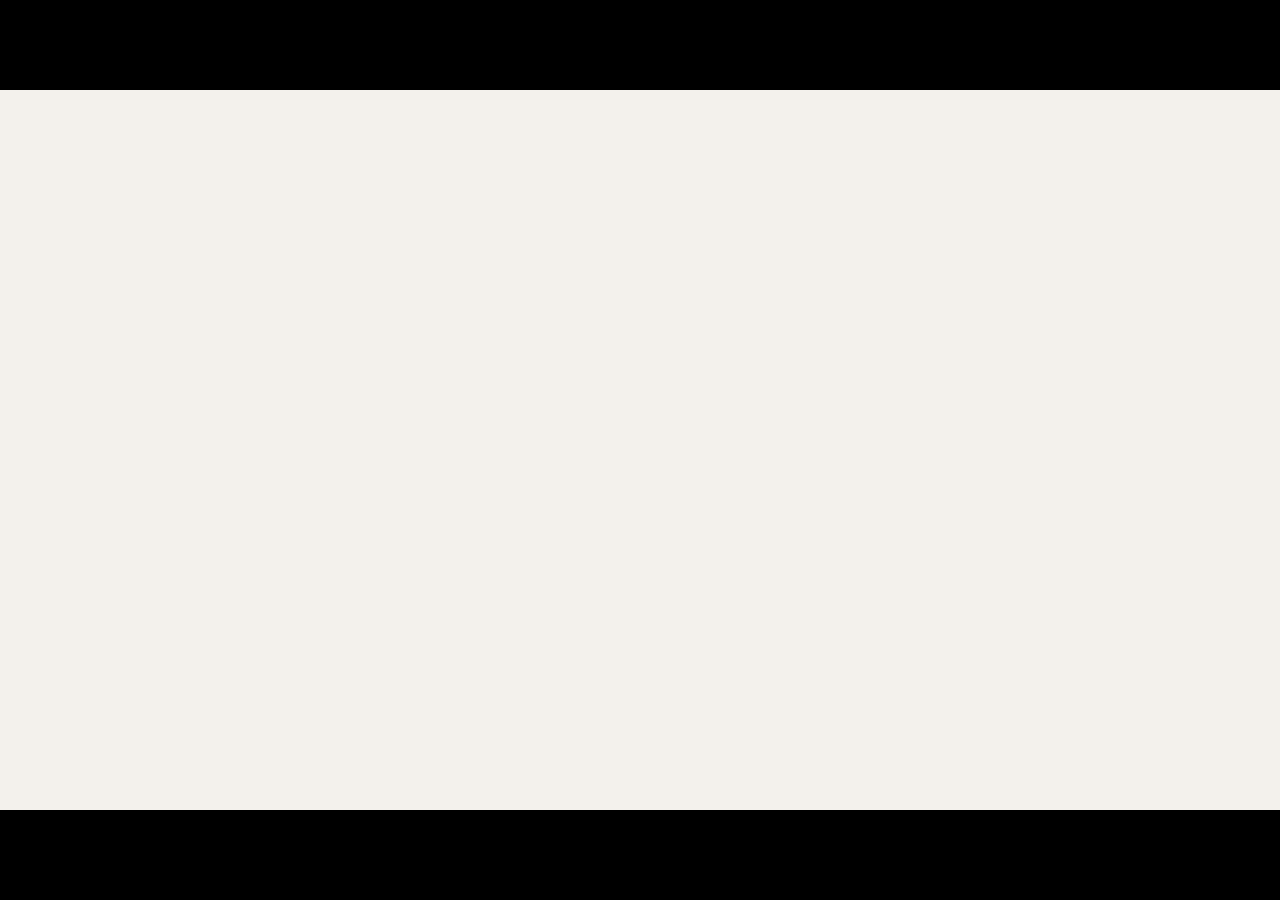
==== commit 24e2a6fb: "v4: critic's-sketchbook rebuild — drawn and handwritten opening, interactive studies, real paintings" ====
--- a/ai-painting-review/index.html
+++ b/ai-painting-review/index.html
@@ -4,975 +4,863 @@
 <meta charset="utf-8">
 <meta name="viewport" content="width=device-width, initial-scale=1">
 <title>Would You Still Call It Art?</title>
-<meta name="description" content="Mahmoud Hafez — State of the Field: viewers' responses to AI-generated digital painting, and the separate questions of art status and artist status.">
+<meta name="description" content="Mahmoud Hafez — a state-of-the-field review of research on AI-generated digital painting: its value, the effect of knowing who made it, and whether art needs an artist.">
 <style>
 @font-face{font-family:'Archivo';font-style:normal;font-weight:100 900;font-stretch:62% 125%;font-display:block;src:url([data-uri]) format('woff2');unicode-range:U+0000-00FF,U+0131,U+0152-0153,U+02BB-02BC,U+02C6,U+02DA,U+02DC,U+0304,U+0308,U+0329,U+2000-206F,U+20AC,U+2122,U+2191,U+2193,U+2212,U+2215,U+FEFF,U+FFFD;}
 @font-face{font-family:'Archivo';font-style:normal;font-weight:100 900;font-stretch:62% 125%;font-display:block;src:url([data-uri]) format('woff2');unicode-range:U+0100-02BA,U+02BD-02C5,U+02C7-02CC,U+02CE-02D7,U+02DD-02FF,U+1D00-1DBF,U+1E00-1E9F,U+1EF2-1EFF,U+2020,U+20A0-20AB,U+20AD-20C0,U+2113,U+2C60-2C7F,U+A720-A7FF;}
 @font-face{font-family:'Inter';font-style:normal;font-weight:100 900;font-stretch:100%;font-display:block;src:url([data-uri]